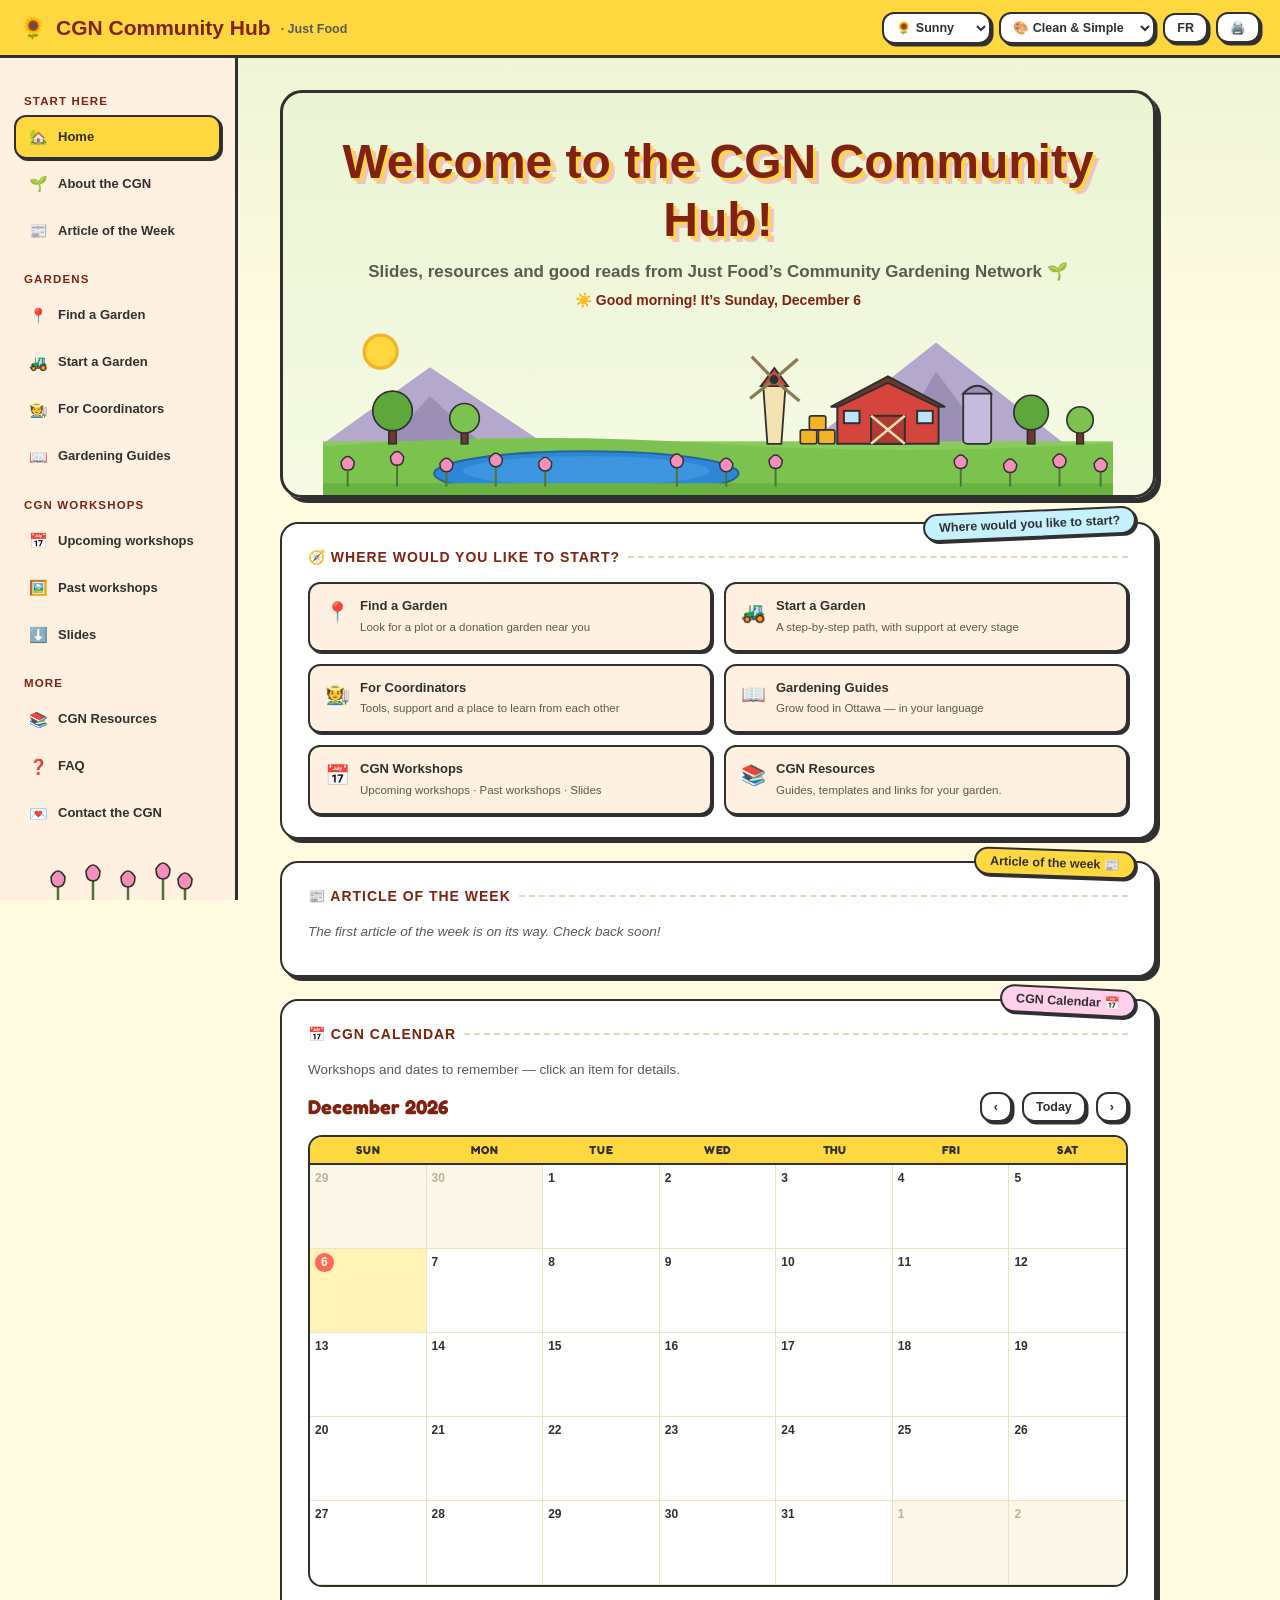
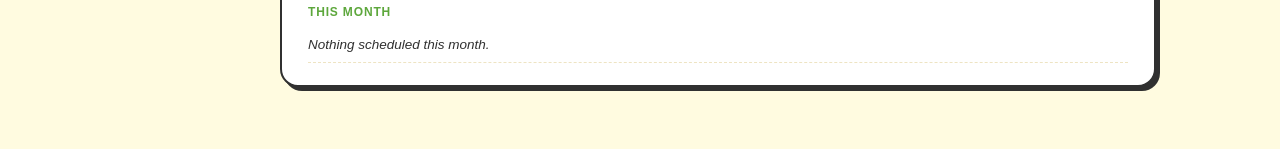
==== CGN_Community_Hub.html @ 8f3db73c "Initial commit: CGN Hubs mini-repo Both Hubs as inherited from the Cowork handover (Nov 11, 2026): -" ====
<!DOCTYPE html>
<html lang="en">
<head>
<meta charset="UTF-8">
<meta name="viewport" content="width=device-width, initial-scale=1.0">
<title>CGN Community Hub 🌻 Just Food</title>
<link rel="preconnect" href="https://fonts.googleapis.com">
<link href="https://fonts.googleapis.com/css2?family=Fredoka:wght@400;500;600;700&family=Nunito:wght@400;600;700;800;900&family=Caveat:wght@600;700&display=swap" rel="stylesheet">
<style>
  *, *::before, *::after { box-sizing: border-box; margin: 0; padding: 0; }

  :root {
    --cream:      #FFFBE0;
    --cream-2:    #FFF1E1;
    --sky-wash:   #EAF4D3;
    --sun:        #FFD83F;
    --sun-deep:   #F4B324;
    --coral:      #FF8E51;
    --tomato:     #FF6953;
    --barn-red:   #D6453D;
    --sky:        #5CD1FF;
    --sky-pale:   #C5F0FE;
    --pond:       #2E86D6;
    --pink:       #FFCFEC;
    --tulip:      #F48FB9;
    --pink-hot:   #FB63BE;
    --grape:      #9C8BEF;
    --grape-pale: #EBD6FF;
    --mtn:        #9C8FB5;
    --leaf:       #507335;
    --grass:      #7CC24E;
    --jf-green:   #5DA73C;
    --jf-red:     #80220F;
    --ink:        #303030;
    --ink-soft:   #5a5a52;
    --card:       #FFFFFF;
    --sidebar-w:  238px;

    --font-display: 'Fredoka', 'Nunito', sans-serif;
    --font-accent:  'Fredoka', 'Nunito', sans-serif;
    --font-body:    'Nunito', 'Segoe UI', sans-serif;
    --title-stroke: 0px;
  }
  body[data-font="retro"] {
    --font-display: 'Pacifico', cursive;
    --font-accent:  'Quicksand', sans-serif;
    --font-body:    'Quicksand', 'Segoe UI', sans-serif;
    --title-stroke: 1px;
  }
  body[data-font="clean"] {
    --font-display: 'Poppins', sans-serif;
    --font-accent:  'Poppins', sans-serif;
    --font-body:    'Poppins', 'Segoe UI', sans-serif;
  }

  /* ── Colour themes (🎨 selector — full look changes, viewer-friendly) ── */
  body { background: linear-gradient(180deg, var(--sky-wash) 0%, var(--cream) 320px); }

  /* 🌻 Sunny (default) uses the base palette above. */

  /* 🌿 Meadow — greens */
  body[data-bg="meadow"] {
    --cream: #F2F9E8; --cream-2: #E7F3D8; --sky-wash: #DDF0C8;
    --sun: #A9D97C; --sun-deep: #7CBB4E;
    background: linear-gradient(180deg, var(--sky-wash) 0%, var(--cream) 320px);
  }
  /* 💧 Sky — blues */
  body[data-bg="sky"] {
    --cream: #F0F8FC; --cream-2: #E2F1F9; --sky-wash: #D5EDF8;
    --sun: #9FDCF2; --sun-deep: #5CB8DE;
    background: linear-gradient(180deg, var(--sky-wash) 0%, var(--cream) 320px);
  }
  /* 🍊 Sunset — oranges */
  body[data-bg="sunset"] {
    --cream: #FFF3E4; --cream-2: #FFEAD2; --sky-wash: #FFE3C4;
    --sun: #FFB56B; --sun-deep: #F28C2E;
    background: linear-gradient(180deg, var(--sky-wash) 0%, var(--cream) 320px);
  }

  body {
    font-family: var(--font-body);
    color: var(--ink);
    font-size: 15px;
    line-height: 1.6;
  }

  /* ═══ TOP BAR ═══ */
  .topbar {
    position: fixed; top: 0; left: 0; right: 0; z-index: 100;
    height: 58px;
    background: var(--sun);
    border-bottom: 3px solid var(--ink);
    display: flex; align-items: center; justify-content: space-between;
    padding: 0 20px; gap: 8px;
  }
  .topbar .brand {
    font-family: var(--font-display);
    font-size: 21px; font-weight: 700; color: var(--jf-red);
    display: flex; align-items: center; gap: 10px; white-space: nowrap;
  }
  .topbar .brand small {
    font-family: var(--font-body); font-size: 12.5px; font-weight: 700;
    color: var(--ink-soft); padding-top: 3px;
  }
  .topbar-actions { display: flex; gap: 8px; align-items: center; flex-wrap: wrap; }
  .tb-btn, .tb-select {
    background: var(--card);
    border: 2.5px solid var(--ink);
    color: var(--ink); border-radius: 12px;
    padding: 6px 12px; font-size: 12.5px; font-weight: 800;
    cursor: pointer; font-family: var(--font-body);
    box-shadow: 2.5px 2.5px 0 var(--ink);
    transition: transform 0.1s, box-shadow 0.1s;
  }
  .tb-btn:hover { transform: translate(-1px,-1px); box-shadow: 3.5px 3.5px 0 var(--ink); }
  .tb-btn:active { transform: translate(2px,2px); box-shadow: 0 0 0 var(--ink); }
  .tb-btn.editing { background: var(--tomato); color: white; }
  .tb-select { padding: 6px 8px; }

  /* ═══ LAYOUT ═══ */
  .layout { display: flex; padding-top: 58px; min-height: 100vh; }

  /* ═══ SIDEBAR ═══ */
  .sidebar {
    width: var(--sidebar-w); flex-shrink: 0;
    background: var(--cream-2);
    border-right: 3px solid var(--ink);
    padding: 20px 14px;
    position: sticky; top: 58px;
    height: calc(100vh - 58px);
    overflow-y: auto;
    display: flex; flex-direction: column;
  }
  .nav-label {
    font-family: var(--font-accent);
    font-size: 11.5px; font-weight: 700; text-transform: uppercase;
    letter-spacing: 0.1em; color: var(--jf-red);
    padding: 0 10px; margin: 14px 0 5px;
  }
  .nav-item {
    display: flex; align-items: center; gap: 10px;
    padding: 8px 12px; margin-bottom: 3px;
    border-radius: 12px; border: 2px solid transparent;
    font-size: 13px; font-weight: 800; color: var(--ink);
    cursor: pointer; text-decoration: none;
    transition: all 0.12s;
  }
  .nav-item:hover { background: var(--sky-pale); border-color: var(--ink); }
  .nav-item.active {
    background: var(--sun); border: 2px solid var(--ink);
    box-shadow: 2px 2px 0 var(--ink);
  }
  .nav-item .ico { font-size: 15px; width: 20px; text-align: center; }
  .sidebar-art { margin-top: auto; padding-top: 16px; text-align: center; }
  .sidebar-art svg { width: 100%; max-width: 170px; }
  .sidebar-note {
    font-family: var(--font-accent); font-size: 12px; font-weight: 700;
    color: var(--ink-soft); text-align: center; margin-top: 5px;
  }

  /* ═══ MAIN ═══ */
  .main { flex: 1; padding: 32px 42px 40px; max-width: 960px; }
  .page-section { display: none; }
  .page-section.visible { display: block; animation: pop 0.25s ease; }
  @keyframes pop { from { opacity: 0; transform: translateY(6px); } to { opacity: 1; transform: none; } }

  .page-title {
    font-family: var(--font-display);
    font-size: 32px; font-weight: 700;
    color: var(--jf-red);
    -webkit-text-stroke: var(--title-stroke) var(--ink);
    text-shadow: 2.5px 2.5px 0 var(--sun);
    margin-bottom: 2px; display: inline-block;
  }
  .page-sub {
    font-family: var(--font-accent);
    font-size: 15px; font-weight: 600; color: var(--ink-soft);
    margin: 2px 0 20px;
  }
  .tulips {
    font-size: 17px; letter-spacing: 8px; line-height: 1;
    margin: 0 0 22px; opacity: 0.85; user-select: none;
    white-space: nowrap; overflow: hidden;
  }

  /* ═══ CARDS ═══ */
  .card {
    background: var(--card);
    border: 2.5px solid var(--ink);
    border-radius: 18px;
    box-shadow: 4px 4px 0 var(--ink);
    padding: 22px 26px;
    margin-bottom: 22px;
    position: relative;
  }
  .card h3 {
    font-family: var(--font-accent);
    font-size: 14px; font-weight: 700; text-transform: uppercase;
    letter-spacing: 0.07em; color: var(--jf-red);
    margin-bottom: 14px; display: flex; align-items: center; gap: 8px;
  }
  .card h3::after { content: ''; flex: 1; height: 0; border-top: 2px dashed #e3d9b8; }
  .card h4.block-label, details.desc h4.block-label {
    font-family: var(--font-accent);
    font-size: 12px; font-weight: 700; text-transform: uppercase;
    letter-spacing: 0.07em; color: var(--jf-green);
    margin: 16px 0 6px;
  }
  .card p.body-text { font-size: 13.5px; margin-bottom: 10px; }

  .corner-tag {
    position: absolute; top: -14px; right: 18px;
    font-family: var(--font-accent); font-size: 12.5px; font-weight: 700;
    background: var(--pink); border: 2px solid var(--ink);
    border-radius: 20px; padding: 2px 14px;
    transform: rotate(3deg);
    box-shadow: 2px 2px 0 var(--ink);
    z-index: 2;
  }
  .corner-tag.blue   { background: var(--sky-pale); transform: rotate(-2.5deg); }
  .corner-tag.yellow { background: var(--sun); transform: rotate(2deg); }
  .corner-tag.grape  { background: var(--grape-pale); transform: rotate(-2deg); }
  .corner-tag.left   { right: auto; left: 18px; transform: rotate(-2deg); }

  /* Deliverable collapsibles: number pill inside the summary, on the left */
  .deliv-pill {
    font-family: var(--font-accent); font-size: 11px; font-weight: 700;
    text-transform: uppercase; letter-spacing: 0.05em;
    background: var(--sky-pale); border: 2px solid var(--ink);
    border-radius: 20px; padding: 2px 12px; flex-shrink: 0;
  }
  .deliv-pill.star { background: var(--grape-pale); }
  .deliv-pill.gold { background: var(--sun); }

  /* Posting calendar */
  .cal-grid { display: grid; grid-template-columns: 110px repeat(7, 1fr); gap: 5px; font-size: 11px; }
  .cal-head {
    font-family: var(--font-accent); font-weight: 700; text-transform: uppercase;
    letter-spacing: 0.05em; color: var(--jf-red); text-align: center; padding: 4px 2px;
  }
  .cal-week {
    font-family: var(--font-accent); font-weight: 700; font-size: 11px;
    display: flex; align-items: center; color: var(--ink-soft); padding-left: 4px;
  }
  .cal-cell {
    border: 1.5px solid #e3d9b8; border-radius: 8px;
    min-height: 44px; padding: 3px 5px; background: #FFFDF2;
    line-height: 1.3;
  }
  .cal-cell.ev-teaser   { background: #EAF6DC; border-color: var(--jf-green); font-weight: 700; }
  .cal-cell.ev-announce { background: var(--sky-pale); border-color: var(--sky); font-weight: 700; }
  .cal-cell.ev-count    { background: #FFE8D6; border-color: var(--coral); font-weight: 700; }
  .cal-cell.ev-day      { background: var(--pink); border-color: var(--pink-hot); font-weight: 700; }
  .cal-cell.ev-recap    { background: var(--grape-pale); border-color: var(--grape); font-weight: 700; }
  .cal-cell.ev-news     { background: var(--sun); border-color: var(--sun-deep); font-weight: 700; }

  /* Kate's Corner */
  .kates-corner {
    background: linear-gradient(135deg, #FFE9F6, var(--pink));
    border: 2.5px dashed var(--pink-hot);
    border-radius: 14px;
    padding: 13px 17px; margin-top: 14px;
    font-size: 13px;
  }
  .kates-corner .kc-title {
    font-family: var(--font-accent);
    font-size: 12.5px; font-weight: 700; text-transform: uppercase;
    letter-spacing: 0.07em; color: var(--pink-hot);
    margin-bottom: 5px; display: flex; align-items: center; gap: 7px;
  }

  /* Good news */
  .goodnews-grid { display: flex; gap: 12px; flex-wrap: wrap; }
  .goodnews {
    flex: 1; min-width: 200px;
    border: 2.5px solid var(--ink); border-radius: 16px;
    box-shadow: 3px 3px 0 var(--ink);
    padding: 14px 18px; text-decoration: none; color: var(--ink);
    font-size: 13.5px; font-weight: 800;
    transition: transform 0.1s, box-shadow 0.1s;
    display: block;
  }
  .goodnews:hover { transform: translate(-1.5px,-1.5px); box-shadow: 4.5px 4.5px 0 var(--ink); }
  .goodnews small { display: block; font-weight: 600; font-size: 11.5px; color: var(--ink-soft); margin-top: 3px; }
  .goodnews.g1 { background: var(--sun); transform: rotate(-0.8deg); }
  .goodnews.g2 { background: var(--pink); transform: rotate(0.6deg); }
  .goodnews.g3 { background: var(--sky-pale); transform: rotate(-0.5deg); }

  /* Focus grid */
  .focus-grid { display: grid; grid-template-columns: 1fr 1fr; gap: 12px; }
  .focus-item {
    border-radius: 14px; padding: 14px 16px;
    border: 2px solid var(--ink);
    box-shadow: 2.5px 2.5px 0 var(--ink);
  }
  .focus-item.green  { background: #EAF6DC; }
  .focus-item.teal   { background: var(--sky-pale); }
  .focus-item.orange { background: #FFE8D6; }
  .focus-item.red    { background: var(--pink); }
  .focus-label {
    font-family: var(--font-accent); font-size: 12px; font-weight: 700;
    text-transform: uppercase; letter-spacing: 0.06em;
    color: var(--jf-red); margin-bottom: 3px;
  }
  .focus-text  { font-size: 13.5px; font-weight: 800; }
  .focus-note  { font-size: 12.5px; color: var(--ink-soft); margin-top: 2px; }

  /* Task list */
  .task-list { list-style: none; }
  .task-list li {
    display: flex; align-items: flex-start; gap: 10px;
    font-size: 13.5px; padding: 9px 0;
    border-bottom: 2px dashed #eee4c3;
  }
  .task-list li:last-child { border-bottom: none; }
  .task-tag {
    font-size: 10.5px; font-weight: 900; text-transform: uppercase;
    letter-spacing: 0.04em; border-radius: 20px; padding: 2px 10px;
    white-space: nowrap; flex-shrink: 0; margin-top: 2px;
    border: 1.5px solid var(--ink);
  }
  .tag-green  { background: #C9EBAB; }
  .tag-teal   { background: var(--sky-pale); }
  .tag-orange { background: var(--sun); }
  .tag-red    { background: var(--pink); }
  .tag-gray   { background: #EFEADC; }
  .tag-grape  { background: var(--grape-pale); }

  /* Stats */
  .stats-row { display: grid; grid-template-columns: repeat(4, 1fr); gap: 14px; margin-bottom: 22px; }
  .stat {
    background: var(--card); border: 2.5px solid var(--ink);
    border-radius: 16px; box-shadow: 3px 3px 0 var(--ink);
    padding: 16px 10px; text-align: center;
    transform: rotate(-0.6deg);
  }
  .stat:nth-child(2) { transform: rotate(0.7deg); background: var(--sky-pale); }
  .stat:nth-child(3) { transform: rotate(-0.4deg); background: var(--pink); }
  .stat:nth-child(4) { transform: rotate(0.5deg); background: var(--sun); }
  .stat .num { font-family: var(--font-display); font-size: 28px; font-weight: 700; color: var(--jf-red); line-height: 1.1; }
  .stat .lbl { font-family: var(--font-accent); font-size: 12px; font-weight: 600; color: var(--ink-soft); margin-top: 3px; }

  /* Milestones */
  .win-item {
    display: grid; grid-template-columns: 92px 1fr auto; gap: 14px;
    padding: 12px 0; border-bottom: 2px dashed #eee4c3;
    font-size: 13.5px; align-items: start;
  }
  .win-item:last-child { border-bottom: none; }
  .win-date { font-family: var(--font-accent); font-size: 13px; font-weight: 700; color: var(--jf-green); padding-top: 1px; }
  .win-body strong { display: block; margin-bottom: 2px; font-weight: 800; }
  .win-body p { font-size: 12.5px; color: var(--ink-soft); }

  /* Hero + farm scene */
  .hero {
    background: linear-gradient(180deg, var(--sky-wash) 0%, #F6FAE4 100%);
    border: 3px solid var(--ink); border-radius: 22px;
    box-shadow: 5px 5px 0 var(--ink);
    margin-bottom: 24px;
    text-align: center; position: relative; overflow: hidden;
    padding: 40px 40px 0;
  }
  .hero .welcome {
    font-family: var(--font-display);
    font-size: 48px; font-weight: 700; color: var(--jf-red);
    -webkit-text-stroke: var(--title-stroke) var(--ink);
    text-shadow: 3px 3px 0 var(--sun), 6px 6px 0 rgba(244,143,185,0.5);
    line-height: 1.2; display: block;
  }
  .hero p.tag {
    font-family: var(--font-accent); font-size: 17px; font-weight: 600;
    color: var(--ink-soft); margin-top: 10px; position: relative; z-index: 2;
  }
  .farm-scene { display: block; width: 100%; margin-top: 10px; }

  /* Roadmap */
  .roadmap-item {
    border-left: 3px dashed var(--ink);
    padding: 4px 0 18px 20px; margin-left: 10px;
    position: relative;
  }
  .roadmap-item::before {
    content: '🌱'; position: absolute; left: -13px; top: 2px;
    font-size: 18px; background: var(--cream); padding: 1px 0;
  }
  .roadmap-when {
    font-family: var(--font-accent); font-size: 12.5px; font-weight: 700;
    text-transform: uppercase; letter-spacing: 0.06em; color: var(--jf-red);
  }
  .roadmap-what { font-size: 14.5px; font-weight: 800; margin: 1px 0 2px; }
  .roadmap-note { font-size: 12.5px; color: var(--ink-soft); }

  /* Note box */
  .note-box {
    background: var(--grape-pale); border: 2px solid var(--ink);
    border-radius: 14px; box-shadow: 2.5px 2.5px 0 var(--ink);
    padding: 14px 18px; font-size: 13.5px;
    display: flex; gap: 12px;
  }
  .note-box .icon { font-size: 22px; flex-shrink: 0; }

  /* Docs */
  .doc-grid { display: grid; grid-template-columns: 1fr 1fr; gap: 12px; }
  .doc-item {
    background: var(--cream-2); border: 2px solid var(--ink);
    border-radius: 12px; box-shadow: 2px 2px 0 var(--ink);
    padding: 12px 15px;
    font-size: 13px; display: flex; gap: 10px; align-items: flex-start;
    color: var(--ink); text-decoration: none;
    transition: transform 0.1s, box-shadow 0.1s;
  }
  a.doc-item:hover { transform: translate(-1px,-1px); box-shadow: 3px 3px 0 var(--ink); background: var(--sky-pale); }
  .doc-item .d-ico { font-size: 20px; }
  .doc-item strong { display: block; font-size: 13px; font-weight: 800; }
  .doc-item span.d-note { font-size: 11.5px; color: var(--ink-soft); }
  .doc-item .open-hint { font-size: 10.5px; font-weight: 900; color: var(--jf-green); text-transform: uppercase; letter-spacing: 0.05em; }

  /* Sub-tabs */
  .subtabs { display: flex; gap: 8px; margin-bottom: 20px; flex-wrap: wrap; }
  .subtab {
    font-family: var(--font-accent);
    background: var(--card); border: 2px solid var(--ink);
    border-radius: 20px; padding: 6px 18px;
    font-size: 13px; font-weight: 700; cursor: pointer;
    box-shadow: 2px 2px 0 var(--ink);
  }
  .subtab.active { background: var(--sun); }
  .subpanel { display: none; }
  .subpanel.visible { display: block; }

  /* Attendance table */
  .att-table { width: 100%; border-collapse: separate; border-spacing: 0; font-size: 13.5px; }
  .att-table th {
    font-family: var(--font-accent); text-align: left;
    font-size: 11.5px; font-weight: 700; text-transform: uppercase; letter-spacing: 0.06em;
    color: var(--jf-red); padding: 8px 12px;
    border-bottom: 2.5px solid var(--ink); background: var(--cream-2);
  }
  .att-table td { padding: 10px 12px; border-bottom: 2px dashed #eee4c3; vertical-align: top; }
  .att-table tr:last-child td { border-bottom: none; }
  .att-num { font-family: var(--font-display); font-size: 19px; font-weight: 700; color: var(--jf-green); }
  .asof {
    display: inline-block; font-size: 11px; font-weight: 900;
    background: var(--sun); border: 2px solid var(--ink); border-radius: 20px;
    padding: 2px 12px; margin-left: 8px; vertical-align: middle;
    text-transform: uppercase; letter-spacing: 0.04em;
  }

  /* Date chip */
  .date-chip {
    font-family: var(--font-accent);
    font-size: 11px; font-weight: 700; text-align: center;
    border: 2px solid var(--ink); border-radius: 10px;
    padding: 3px 9px; flex-shrink: 0; line-height: 1.25;
    background: var(--sun); min-width: 62px; margin-top: 1px;
  }
  .date-chip .d-day { display: block; font-size: 10px; text-transform: uppercase; letter-spacing: 0.06em; color: var(--jf-red); }
  .date-chip .d-md  { display: block; font-size: 12.5px; font-weight: 900; }
  .date-chip.teal { background: var(--sky-pale); }
  .date-chip.pink { background: var(--pink); }

  /* Poster gallery */
  .poster-grid { display: grid; grid-template-columns: 1fr 1fr; gap: 18px; }
  .poster-card {
    border: 2.5px solid var(--ink); border-radius: 16px;
    box-shadow: 3px 3px 0 var(--ink);
    background: var(--cream-2); overflow: hidden;
  }
  .poster-card img { display: block; width: 100%; height: auto; border-bottom: 2.5px solid var(--ink); }
  .poster-missing {
    aspect-ratio: 4/5; display: flex; flex-direction: column;
    align-items: center; justify-content: center; gap: 8px;
    border-bottom: 2.5px solid var(--ink);
    background: repeating-linear-gradient(45deg, #FdF6D8, #FdF6D8 14px, #F6EDC4 14px, #F6EDC4 28px);
    color: var(--ink-soft); font-size: 12.5px; font-weight: 700;
    text-align: center; padding: 20px;
  }
  .poster-missing .big { font-size: 34px; }
  .poster-body { padding: 13px 16px; }
  .poster-body strong { font-size: 13.5px; font-weight: 800; display: block; }
  .poster-body .p-meta { font-size: 12px; color: var(--ink-soft); margin: 2px 0 8px; }
  .poster-check { list-style: none; font-size: 12px; }
  .poster-check li { display: flex; gap: 7px; padding: 3px 0; align-items: flex-start; }
  .pc-badge {
    font-size: 10px; font-weight: 900; border: 1.5px solid var(--ink);
    border-radius: 20px; padding: 1px 8px; flex-shrink: 0;
    text-transform: uppercase; letter-spacing: 0.04em; margin-top: 1px;
  }
  .pc-yes { background: #C9EBAB; }
  .pc-no  { background: var(--pink); }
  .pc-tbc { background: var(--sun); }
  .desc-link {
    display: inline-block; margin-top: 8px;
    font-size: 11.5px; font-weight: 900; color: var(--jf-green);
    text-transform: uppercase; letter-spacing: 0.05em; text-decoration: none;
  }
  .desc-link:hover { text-decoration: underline; }

  /* Details (verbatim descriptions) */
  details.desc {
    border: 2px solid var(--ink); border-radius: 14px;
    background: var(--card); margin-bottom: 14px;
    box-shadow: 2.5px 2.5px 0 var(--ink);
    overflow: hidden;
  }
  details.desc summary {
    cursor: pointer; padding: 13px 18px;
    font-family: var(--font-accent); font-weight: 700; font-size: 14px;
    background: var(--cream-2); list-style: none;
    display: flex; align-items: center; gap: 10px;
  }
  details.desc summary::-webkit-details-marker { display: none; }
  details.desc summary::after { content: '▾'; margin-left: auto; font-size: 15px; transition: transform 0.15s; }
  details.desc[open] summary::after { transform: rotate(180deg); }
  details.desc .desc-body { padding: 16px 20px; font-size: 13.5px; border-top: 2px dashed #eee4c3; }
  details.desc .desc-body h5 { font-family: var(--font-accent); font-size: 12.5px; text-transform: uppercase; letter-spacing: 0.06em; color: var(--jf-green); margin: 12px 0 4px; }
  details.desc .desc-body p { margin-bottom: 9px; }
  details.desc .desc-body ul { padding-left: 20px; margin-bottom: 9px; }

  /* Card tints (Kate's Corner colour-coding) */
  .card.tint-red    { background: #FFF0F0; }
  .card.tint-orange { background: #FFF4E6; }
  .card.tint-green  { background: #F0FAEA; }

  /* Date chip time line */
  .date-chip .d-time { display: block; font-size: 11px; font-weight: 900; color: var(--jf-red); }

  /* ── Comments (💬 mode) ── */
  .cmt-btn {
    display: none; position: absolute; bottom: -13px; right: 16px;
    background: var(--sun); border: 2px solid var(--ink);
    border-radius: 20px; padding: 2px 14px;
    font-size: 11.5px; font-weight: 900; cursor: pointer;
    box-shadow: 2px 2px 0 var(--ink); font-family: var(--font-body); z-index: 5;
  }
  .cmt-btn:hover { background: var(--pink); }
  body.comment-mode .cmt-btn { display: inline-block; }
  .comment-note {
    background: #FFF8C4; border: 2px solid var(--ink);
    border-radius: 4px 14px 14px 14px;
    box-shadow: 2px 2px 0 var(--ink);
    padding: 10px 14px; margin-top: 14px; font-size: 13px;
  }
  .comment-note .cmt-meta {
    font-family: var(--font-accent); font-size: 11px; font-weight: 700;
    text-transform: uppercase; letter-spacing: 0.06em; color: #8a6d00;
    margin-bottom: 3px; display: flex; justify-content: space-between; gap: 8px;
  }
  .comment-note .cmt-del { background: none; border: none; color: var(--tomato); font-weight: 900; cursor: pointer; font-size: 13px; }

  /* Answer boxes (Kate replies inline, no mode needed) */
  .answer-label {
    font-family: var(--font-accent); font-size: 11.5px; font-weight: 700;
    text-transform: uppercase; letter-spacing: 0.06em; color: var(--jf-green);
    margin: 10px 0 4px; display: flex; align-items: center; gap: 6px;
  }
  .answer-box {
    background: #FDFFF8; border: 2px dashed var(--jf-green);
    border-radius: 12px; padding: 10px 14px;
    font-size: 13px; min-height: 44px; cursor: text;
  }
  .answer-box:focus { outline: 2.5px solid var(--sky); background: #F3FBFF; }
  .answer-box:empty::before { content: attr(data-ph); color: var(--ink-soft); font-style: italic; }
  .send-btn {
    margin-top: 8px; background: var(--jf-green); color: #fff;
    border: 2px solid var(--ink); border-radius: 20px;
    padding: 6px 18px; font-size: 12.5px; font-weight: 900;
    cursor: pointer; font-family: var(--font-body);
    box-shadow: 2px 2px 0 var(--ink); display: inline-block;
    transition: transform 0.1s, box-shadow 0.1s;
  }
  .send-btn:hover { transform: translate(-1px,-1px); box-shadow: 3px 3px 0 var(--ink); }
  .send-btn:active { transform: translate(2px,2px); box-shadow: 0 0 0 var(--ink); }
  .send-btn.sent { background: #C9EBAB; color: #2d5a22; }

  /* Viewer (review) mode — admin controls hidden */
  body[data-role="viewer"] #editToggle,
  body[data-role="viewer"] #masterBtn,
  body[data-role="viewer"] #copyBtn,
  body[data-role="viewer"] #notifyBtn { display: none; }
  /* Theme + font selectors stay visible for everyone — Kate can pick her own vibe 🎨 */

  .title-row { display: flex; align-items: center; gap: 14px; flex-wrap: wrap; }
  .help-btn {
    background: var(--sky-pale); border: 2px solid var(--ink);
    border-radius: 20px; padding: 4px 16px;
    font-family: var(--font-body); font-size: 12px; font-weight: 900;
    cursor: pointer; box-shadow: 2px 2px 0 var(--ink);
  }
  .help-btn:hover { background: var(--sun); }

  /* Toast */
  .toast {
    position: fixed; bottom: 20px; right: 20px; z-index: 300;
    background: var(--jf-green); color: white;
    border-radius: 14px; border: 2px solid var(--ink);
    box-shadow: 3px 3px 0 var(--ink);
    padding: 10px 20px; font-size: 13px; font-weight: 800;
    opacity: 0; transform: translateY(10px); transition: all 0.25s;
    pointer-events: none;
  }
  .toast.show { opacity: 1; transform: none; }

  /* Toolkit steps */
  .tk-step {
    display: grid; grid-template-columns: 44px 1fr;
    gap: 14px; padding: 14px 0;
    border-bottom: 2px dashed #eee4c3;
  }
  .tk-step:last-child { border-bottom: none; }
  .tk-num {
    width: 40px; height: 40px; border-radius: 50%;
    border: 2.5px solid var(--ink);
    display: flex; align-items: center; justify-content: center;
    font-family: var(--font-display); font-weight: 700; font-size: 16px;
    box-shadow: 2px 2px 0 var(--ink);
    background: var(--sun); flex-shrink: 0;
  }
  .tk-num.teal { background: var(--sky-pale); }
  .tk-num.red  { background: var(--pink); }
  .tk-num.grape{ background: var(--grape-pale); }
  .tk-step h4 { font-size: 14.5px; font-weight: 800; margin: 8px 0 5px; }
  .tk-step p, .tk-step li { font-size: 13.5px; }
  .tk-step ul { padding-left: 20px; margin: 5px 0; }
  .tk-step ul.no-bullet { list-style: none; padding-left: 0; }
  .tk-step ul.no-bullet li { display: flex; gap: 8px; padding: 3px 0; align-items: flex-start; }
  .tk-check {
    width: 16px; height: 16px; border: 2px solid var(--ink);
    border-radius: 4px; flex-shrink: 0; margin-top: 3px; background: white;
  }
  .tk-callout {
    border-radius: 12px; border: 2px solid var(--ink);
    padding: 10px 14px; margin: 8px 0; font-size: 13px;
    display: flex; gap: 10px;
    box-shadow: 2px 2px 0 var(--ink);
  }
  .tk-callout .ic { flex-shrink: 0; font-size: 17px; }
  .tk-callout.tip  { background: #EAF6DC; }
  .tk-callout.warn { background: #FFE8D6; }
  .tk-callout.info { background: var(--sky-pale); }
  .tk-callout.quote{ background: var(--grape-pale); font-style: italic; }

  /* Day blocks (Nadia's Workspace) */
  .day-block {
    border: 2px solid var(--ink); border-radius: 14px;
    background: var(--card); margin-bottom: 12px;
    box-shadow: 2.5px 2.5px 0 var(--ink); overflow: hidden;
  }
  .day-head {
    font-family: var(--font-accent);
    background: var(--sky-pale); border-bottom: 2px solid var(--ink);
    padding: 8px 16px; font-size: 13px; font-weight: 700;
    display: flex; justify-content: space-between; align-items: center;
  }
  .day-body { padding: 10px 16px; }
  .day-body .task-list li { padding: 6px 0; }

  /* ═══ EDIT MODE ═══ */
  body.edit-mode [data-edit] {
    outline: 2px dashed var(--pink-hot);
    outline-offset: 3px; border-radius: 4px; cursor: text;
  }
  body.edit-mode [data-edit]:hover { background: #FFF5FB; }
  body.edit-mode [data-edit]:focus { outline: 2.5px solid var(--sky); background: #F3FBFF; }

  .add-btn {
    display: none; margin-top: 12px;
    background: var(--card); border: 2px dashed var(--jf-green);
    color: var(--leaf); border-radius: 20px;
    padding: 7px 18px; font-size: 12.5px; font-weight: 900;
    cursor: pointer; font-family: var(--font-body);
  }
  .add-btn:hover { background: #EAF6DC; }
  body.edit-mode .add-btn { display: inline-block; }

  .del-btn {
    display: none; background: none; border: none; color: var(--tomato);
    font-size: 15px; cursor: pointer; padding: 0 4px;
    flex-shrink: 0; margin-left: auto; font-weight: 900;
  }
  body.edit-mode .del-btn { display: inline-block; }

  /* Card move controls (injected in edit mode) */
  .move-bar {
    position: absolute; top: -13px; left: 14px;
    display: flex; gap: 5px; z-index: 5;
  }
  .move-bar button {
    background: var(--sky-pale); border: 2px solid var(--ink);
    border-radius: 9px; width: 27px; height: 25px;
    font-size: 12px; font-weight: 900; cursor: pointer;
    box-shadow: 1.5px 1.5px 0 var(--ink); line-height: 1;
  }
  .move-bar button:hover { background: var(--sun); }

  .edit-banner {
    display: none;
    position: fixed; bottom: 20px; left: 50%; transform: translateX(-50%);
    background: var(--ink); color: var(--sun);
    border-radius: 30px; padding: 10px 26px;
    font-size: 13px; font-weight: 800;
    box-shadow: 4px 4px 0 rgba(48,48,48,0.25);
    z-index: 200; white-space: nowrap;
  }
  body.edit-mode .edit-banner { display: block; }

  @media print {
    .topbar, .sidebar, .add-btn, .del-btn, .edit-banner, .move-bar { display: none !important; }
    .layout { padding-top: 0; }
    .main { padding: 20px; max-width: none; }
    .page-section { display: block !important; page-break-after: always; }
    .subpanel { display: block !important; }
    details.desc { break-inside: avoid; }
    body { background: white; }
    .card, .stat, .hero { box-shadow: none; }
  }
  @media (max-width: 780px) {
    .sidebar { display: none; }
    .main { padding: 20px; }
    .focus-grid, .doc-grid, .poster-grid { grid-template-columns: 1fr; }
    .stats-row { grid-template-columns: 1fr 1fr; }
    .hero .welcome { font-size: 36px; }
  }

  /* CGN Workshops section */
  .cw-chip { display:flex; gap:14px; align-items:flex-start; border:2.5px solid var(--ink); border-radius:16px; box-shadow:3px 3px 0 var(--ink); background:var(--cream-2); padding:12px 16px; margin-bottom:12px; }
  .cw-chip-body strong { font-size:14px; font-weight:800; display:block; }
  .cw-chip-body .p-meta { font-size:12px; color:var(--ink-soft); margin:2px 0 4px; }
  .cw-count { display:inline-block; font-size:11.5px; font-weight:900; margin-right:10px; }
  .cw-facts { list-style:none; font-size:13px; }
  .cw-facts li { padding:4px 0; }
  .cw-table-wrap { overflow-x:auto; }
  .cw-table { border-collapse:collapse; width:100%; font-size:12.5px; }
  .cw-table th { text-align:left; padding:7px 9px; background:var(--cream-2); border-bottom:2.5px solid var(--ink); font-size:11px; text-transform:uppercase; letter-spacing:0.05em; }
  .cw-table td { padding:7px 9px; border-bottom:1.5px dashed #eee4c3; vertical-align:top; }
  .cw-table td:nth-child(1) { font-weight:800; white-space:nowrap; }
  .cw-table td:nth-child(3) { white-space:nowrap; color:var(--ink-soft); }
  .ws-status { cursor:pointer; user-select:none; white-space:nowrap; }

  /* Engagement Coordinator */
  .ec-list { padding-left:20px; font-size:13.5px; } .ec-list li { margin:6px 0; }
  .ec-ol { padding-left:22px; font-size:14px; } .ec-ol li { margin:8px 0; }
  .ec-tip { border:2px solid var(--ink); border-radius:14px; background:var(--cream-2); padding:12px 16px; margin:12px 0; box-shadow:2.5px 2.5px 0 var(--ink); }
  .ec-tip p { font-size:13px; margin:4px 0 6px; }
  .ec-asks { list-style:none; } .ec-ask { display:block; padding:10px 0; border-bottom:1.5px dashed #eee4c3; font-size:13.5px; }
  .ec-ask strong { display:block; } .ec-ask span { color:var(--ink-soft); }
  #gtBody td { min-width:110px; } #gtBody td:focus { outline:2px solid var(--sun-deep); background:#fffbe0; }

  #ideasTable { table-layout: fixed; width: 100%; }
  #ideasTable th:nth-child(1) { width: 20%; } #ideasTable th:nth-child(2) { width: 38%; }
  #ideasTable th:nth-child(3) { width: 20%; } #ideasTable th:nth-child(4) { width: 9%; } #ideasTable th:nth-child(5) { width: 13%; }
  #ideasTable td { white-space: normal !important; word-wrap: break-word; font-weight: 400; font-size: 12.5px; }
  #ideasTable td:nth-child(1) { font-weight: 400; } #ideasTable td:nth-child(1) small { color: var(--ink-soft); font-size: 11.5px; line-height: 1.35; display: block; margin-top: 3px; }
  #ideasTable td:nth-child(2) { font-size: 13px; line-height: 1.5; }

/* Community Hub additions */
.mc-head { display:flex; align-items:center; gap:10px; margin-bottom:12px; flex-wrap:wrap; }
.mc-head h4 { font-family:'Fredoka',sans-serif; font-size:20px; color:var(--jf-red); margin-right:auto; text-transform:capitalize; }
.mc-grid { display:grid; grid-template-columns:repeat(7,minmax(0,1fr)); border:2.5px solid var(--ink); border-radius:14px; overflow:hidden; background:#fff; }
.mc-dow { background:var(--sun); font:700 11.5px 'Fredoka',sans-serif; text-transform:uppercase; letter-spacing:.06em; text-align:center; padding:6px 0; border-bottom:2.5px solid var(--ink); }
.mc-day { min-height:84px; border-right:1.5px solid #ece3c0; border-bottom:1.5px solid #ece3c0; padding:4px 5px; font-size:11.5px; position:relative; min-width:0; }
.mc-day:nth-child(7n) { border-right:0; }
.mc-day.out { background:#faf7e8; color:#b9b39a; }
.mc-day .n { font-weight:800; font-size:12px; }
.mc-day.today { background:#FFF3B8; } .mc-day.today .n { background:var(--tomato); color:#fff; border-radius:50%; padding:0 6px; display:inline-block; }
.mc-ev { display:block; margin-top:3px; padding:2px 6px; border:1.5px solid var(--ink); border-radius:8px; font-size:10.8px; font-weight:800; line-height:1.25; cursor:pointer; background:var(--pink); overflow:hidden; text-overflow:ellipsis; white-space:nowrap; }
.mc-ev.event { background:var(--sky-pale); } .mc-ev.deadline { background:#FFD7C2; } .mc-ev.coffee { background:var(--grape-pale); }
.mc-detail { margin-top:14px; border:2px dashed var(--ink); border-radius:14px; padding:12px 16px; background:var(--cream-2); font-size:13.5px; display:none; }
.mc-agenda li { list-style:none; padding:6px 0; border-bottom:1.5px dashed #eee4c3; font-size:13.5px; cursor:pointer; }
.cm-in { font:600 14px 'Nunito',sans-serif; border:2.5px solid var(--ink); border-radius:10px; padding:8px 10px; width:100%; margin:4px 0 10px; background:#fffef6; }
.cm-lab { font-weight:800; font-size:13px; }
.cm-ok { display:none; margin-top:12px; background:#D6F0C8; border:2px solid var(--ink); border-radius:12px; padding:8px 12px; font-weight:800; }
.wk-btns { display:flex; flex-wrap:wrap; gap:6px; margin-top:8px; }
.poster-card details summary { cursor:pointer; font-weight:800; color:var(--jf-green); font-size:12.5px; margin-top:6px; }
.poster-card .dd { font-size:12.5px; max-height:300px; overflow:auto; margin-top:6px; } .poster-card .dd p { margin:5px 0; } .poster-card .dd ul { padding-left:18px; }
.btn-off { opacity:.6; cursor:default; }
.srow { padding:10px 0; border-bottom:1.5px dashed #eee4c3; } .srow:last-child { border:0; }
@media (max-width:640px) { .mc-day { min-height:62px; } .mc-ev { font-size:9.5px; padding:1px 3px; } }
</style>
</head>
<body data-font="clean" data-bg="default">
<div class="topbar">
  <div class="brand">🌻 <span id="brandTxt"></span> <small id="brandSmall"></small></div>
  <div class="topbar-actions">
    <select class="tb-select" id="bgSelect" onchange="setBg(this.value)"></select>
    <select class="tb-select" id="fontSelect" onchange="setFont(this.value)">
      <option value="rounded">🎨 Sunny Rounded</option><option value="retro">🎨 Retro Script</option><option value="clean">🎨 Clean &amp; Simple</option>
    </select>
    <button class="tb-btn" id="langBtn" onclick="toggleLang()">FR</button>
    <button class="tb-btn" onclick="window.print()">🖨️</button>
  </div>
</div>
<div class="layout">
  <nav class="sidebar" id="side"></nav>
  <main class="main">
    <section class="page-section visible" id="home"></section>
    <section class="page-section" id="about"></section>
    <section class="page-section" id="find"></section>
    <section class="page-section" id="start"></section>
    <section class="page-section" id="coordinators"></section>
    <section class="page-section" id="guides"></section>
    <section class="page-section" id="faq"></section>
    <section class="page-section" id="article"></section>
    <section class="page-section" id="ws-upcoming"></section>
    <section class="page-section" id="ws-past"></section>
    <section class="page-section" id="ws-slides"></section>
    <section class="page-section" id="resources"></section>
    <section class="page-section" id="contact"></section>
  </main>
</div>
<script>
/* ============ EDIT HERE ============
   BACKEND_URL: Apps Script web-app URL for engagement tracking (CGN_Community_Hub_Setup.md). '' = off.
   HUB: workshops, events (calendar), resources, articles.
   Calendar event: {"date":"2027-02-27","title":"…","time":"…","where":"…","url":"…","type":"event|deadline|coffee"}
   ================================== */
const BACKEND_URL = '';
const CONTACT_EMAIL = 'communitygardening@justfood.ca';
const HUB = {"workshops": [{"id": "W1", "series": "summer2026", "title": "Growing with the Land: Native Plants & Your Food Garden", "who": "Cynthia J. Benjamin — Ottawa Wildflower Seed Library", "date": "2026-07-08", "when": "Wed, July 8, 2026 · Zoom", "desc": "<h5>When / Where</h5>\n              <p>(Wed) July 8, 7pm – 8:30pm · Online, via Zoom</p>\n              <h5>Description</h5>\n              <p>Did you know that native plants and food gardening are more connected than most of us realise?</p>\n              <p>Many of us think of native plants and food growing as two separate gardening priorities - one for wildlife and pollinators, and one for nourishment. This workshop will show you how they are, in fact, deeply interdependent and how native plants are critical in sustaining habitats, ecosystems, and your garden.</p>\n              <p>Join us for an engaging session with Cynthia J. Benjamin, Vice-Chair of the Ottawa Wildflower Seed Library, who will guide you through the specific native plants that can directly support, strengthen, and boon your food garden.</p>\n              <p>This workshop is appropriate for all levels of gardeners. Whether you are a home grower, balcony gardener, or community garden member, you will leave with practical knowledge on how to grow with the land - not just on it.</p>\n              <p>In this workshop, you will learn:</p>\n              <ul>\n                <li>Which native plants to grow to support your food production, and why they work</li>\n                <li>How native plants support pollinators, soil health, and biodiversity in ways that benefit your edible garden</li>\n                <li>How to identify real native plants and where to source them responsibly in Ottawa</li>\n                <li>Simple first steps for introducing native plants into your existing growing space, no matter how big or small</li>\n              </ul>\n              <p>Just Food's Community Gardening Network is committed to programming that reflects our responsibilities as settlers and inhabitants of Turtle Island. Growing native plants is one small, grounded way to reconnect with the land and honour the (food) knowledge of the Algonquin Anishinaabe peoples who have been the stewards of these lands for millennia, and on whose unceded territory we garden. Just Food is committed to be a part of the ongoing work towards Truth and Reconciliation.</p>\n              <h5>About your Facilitator — Cynthia J. Benjamin, M.A.</h5>\n              <p>Cynthia is Vice-Chair of the Ottawa Wildflower Seed Library (OWSL), a grassroots organization dedicated to providing free access to native seeds, teaching responsible gardening, and building community around native plant growing.</p>\n              <p>With 35 years of experience in strategic planning, training, and community development, Cynthia brings a wealth of energy and real-world knowledge in her passion to preserve and nurture the natural world. One of her most beloved projects was spearheading the \"Inspiration Playground/Community Garden\" initiative from 2012 to 2017, which transformed over 7,000 square feet of pavement into an outdoor classroom, community garden, native plant and pollinator garden, and playground. It drew hundreds of volunteers and Cynthia received two House of Commons Volunteer Awards (2016 and 2017) for this work. Today, the space continues to thrive.</p>\n              <h5>Costs?</h5>\n              <p>The workshop is $10 or Pay-What-You-Can (PWYC) even if that's $0! Everyone is welcome to attend regardless of cost. If you wish to send an e-transfer before the session, please send your payment to financials@justfood.ca and indicate the name of the workshop in the \"notes\" section.</p>", "img": "[data-uri]", "slides": [], "recording": ""}, {"id": "W2", "series": "summer2026", "title": "It's Not Too Late: Container Gardening for Growers in Small + Rented Spaces", "who": "Kate Veinot — Just Food", "date": "2026-07-13", "when": "Mon, July 13, 2026 · Zoom", "desc": "<h5>When / Where</h5>\n              <p>(Mon) July 13, 7pm – 8:30pm · Online, via Zoom</p>\n              <h5>Description</h5>\n              <p>It may be mid-July, but the growing season is far from over!</p>\n              <p>Whether you are new to gardening and growing on a windowsill, balcony, a backyard you can't dig up, or a community garden plot - there's still time for you to grow food this season.</p>\n              <p>Join Just Food's own Kate Veinot to learn about how container gardening is a great, versatile, and less physically demanding option for small space gardeners and renters.</p>\n              <p>In this workshop, you will learn:</p>\n              <ul>\n                <li>What crops you can still plant in July and actually harvest this year</li>\n                <li>How to choose the right containers and soil - what to look for at a garden centre</li>\n                <li>Beginner-friendly organic practices and special considerations for successful container growing</li>\n                <li>Set-up tips for small garden maximization: balconies, patios, railings, and windowsills</li>\n                <li>How to care for your plants: watering, feeding, and keeping things simple</li>\n                <li>What to expect and how to troubleshoot common first-timer challenges</li>\n                <li>And more!</li>\n              </ul>\n              <p>This workshop is entry-level and designed for people who have limited (or no) growing experience. Come ready with your questions, or submit them ahead of time to make sure they are addressed at the workshop.</p>\n              <h5>About your Facilitator — Kate Veinot, Just Food</h5>\n              <p>Kate Veinot is a Food Systems Planner (Neighbourhood &amp; Community Solutions) and Director at Just Food. Kate's background in food systems work has stemmed from years of small business experience in the food industry in Algonquin/Ottawa, and from being a longtime home-based food grower.</p>\n              <p>Kate's focus when it comes to their own gardening practices is on building soil health through low-till or no-dig methods, and promoting the importance of native species to support our pollinator friends. Their passion project is turning their front yard garden into an edible landscape with the help of their avid gardener kiddo!</p>", "img": "[data-uri]", "slides": [], "recording": ""}, {"id": "W3", "series": "summer2026", "title": "Troubleshooting the Organic Garden: Common Issues & Simple Solutions", "who": "Rob Danforth — Canadian Organic Growers", "date": "2026-07-16", "when": "Thu, July 16, 2026 · Zoom", "desc": "<h5>When / Where</h5>\n              <p>Thursday, July 16th, 7:00PM – 8:30PM · Online via Zoom</p>\n              <h5>Description</h5>\n              <p>No matter how carefully you plan or how experienced a gardener you are, every garden will face its share of challenges each season. From depleted soil and insect infestations to persistent critters, plant diseases, watering mishaps, nutrient deficiencies, and more, the hurdles can seem endless – but with the right knowledge, they don't have to stand in your way of enjoying a beautiful and productive garden.</p>\n              <p>Join us for this timely and insightful online workshop with expert organic gardener Rob Danforth, who will guide you through the most common garden problems. Rob will share proactive strategies to help you prevent issues before they start, as well as reactive solutions to help you troubleshoot problems effectively as they arise.</p>\n              <p>Participants will learn how to identify the signs of trouble early, create healthier garden ecosystems, and implement proven techniques to keep plants resilient and productive all season long. Whether you're a first-time grower looking to set yourself up for success or a seasoned gardener hoping to sharpen your skills, this workshop will leave you feeling prepared and empowered!</p>\n              <p>At the end of the session, there will be time for Q&amp;A! Make sure to bring your questions and garden challenges – this is your chance to gain personalized advice and practical tips from a seasoned expert!</p>\n              <h5>About your Facilitator — Rob Danforth</h5>\n              <p>Experienced urban food gardener (over 45 yrs.) &amp; organic gardening coach (over 15 yrs.) for Canadian Organic Growers Ottawa/St Lawrence/Outaouais Chapter (COGOSO), Senior Organic Gardeners (SOG), Just Food Ottawa, and private groups.</p>\n              <p>Past gardening experiences with vegetables, herbs, &amp; the flowers that support them in plots, raised beds, &amp; containers (pots, box beds, elevated beds, cold frames, composters, &amp; recycled items): Backyard 45 yrs. &amp; on-going; Gloucester Allotment Gardens (GAGA), 14 yrs.; Arrowsmith Community Gardens (JATGA) &amp; Gloucester Emergency Food Cupboard Garden (GEFC), 7 yrs. Past donor of organic vegetables &amp; herbs [most of our produce on the 2900 sq. ft. that we used to garden] to GEFC &amp; CCRC food banks (10 yrs.).</p>\n              <p>Gardening coach: 135 Live visits includes 14 hands-on workshops (3 to 35 participants), &amp; 13 consultation booths; 65 articles; 5 videos; 63 zooms [14 had 1 to 3 translators]; and 12 email/phone coaching contacts.</p>\n              <p>Past team member helping to found Senior Organic Gardeners (SOG) &amp; Arrowsmith Community Gardens (JATGA). Past volunteer at Gloucester Emergency Food Cupboard (GEFC 14 yrs).</p>\n              <ul>\n                <li>seniororganicgardeners.ca — see \"resources\" for comprehensive garden \"How To\" series (39 articles)</li>\n                <li>ottawa.cog.ca/category/seasonal-resources/ (65 articles)</li>\n                <li>justfood.ca → Community Gardening Network (CGN) → Gardening resources → pre-recorded gardening workshops (5 items)</li>\n              </ul>", "img": "[data-uri]", "slides": [], "recording": ""}, {"id": "W4", "series": "summer2026", "title": "Intensive Intercropping & Companion Planting", "who": "Cole Etherington", "date": "2026-07-29", "when": "Wed, July 29, 2026 · Zoom", "desc": "<h5>When / Where</h5>\n              <p>(Wed) July 29, 7:00PM – 8:30PM · Online, via Zoom</p>\n              <h5>Description</h5>\n              <p>In recognition of the International Day of Friendship on July 30, this workshop will explore what friendship and relationship can look like in the garden.</p>\n              <p>Through companion planting, intensive intercropping, and polyculture, we can make better use of growing space while supporting healthier plants, greater biodiversity, and more resilient garden ecosystems. Rather than growing each crop in isolation, these approaches consider how plants can share space, provide shade or structure, attract pollinators and beneficial insects, reduce pest pressure, and support one another as they grow.</p>\n              <p>These approaches begin with a simple recognition: a garden is shaped by relationships. Plants interact not only with one another, but also with soil, insects, animals, people, and the wider ecosystem. The Three Sisters—corn, beans, and squash grown together—offer a well-known example of relational planting, with each plant contributing to the shared growing system.</p>\n              <p>Join Cole Etherington, a Métis farmer and founder of The Good Shit, for a practical session on designing intentional plant communities and bringing these principles into your own garden. Cole will share examples from his regenerative growing practices and offer practical ideas for growing more food in the space you have.</p>\n              <p>This workshop is intended for gardeners who are comfortable with the basics and want to expand their approach, but curious beginners are always welcome. 🍀</p>\n              <h5>About Your Facilitator — Cole Etherington, The Good Shit</h5>\n              <p>Cole Etherington is the founder of The Good Shit, a social enterprise dedicated to helping people and the planet, one organic garden at a time. With a professional background in sociology and knowledge translation, along with a passion for equity, food access, and climate action, Cole brings a unique perspective to the landscape of sustainable, resilient gardening.</p>\n              <p>Cole's gardening journey started with chickens 🐔. He noticed how their manure helped to rebuild the soil and thus the variety of plants that soil could nurture. The chickens eventually got rabbit 🐇 and goat 🐐 friends and that symbiotic relationship continues: What they leave behind feeds the soil. The soil feeds the plants. The plants feed people. Nothing is wasted. Everything is connected.</p>\n              <p>Over time, it became clear to Cole that sustainability is not only about how we grow, but who gets to grow. So The Good Garden was launched in 2025, as a nonprofit arm focused on community-led growing, education, and food access initiatives - to increase everyone's access to growing food. Because caring for the land also means caring for one another.</p>\n              <p>Find Cole at spreadthegoodshit.ca | @thegoodshit_today</p>", "img": "[data-uri]", "slides": [], "recording": ""}, {"id": "W5", "series": "fall2026", "title": "Fermentation Extends Life! Hands-on Dry Fermentation", "who": "Li Bo — Chi Garden Ecological Farm", "date": "2026-11-14", "when": "Sat, November 14, 2026 · 1:00–2:30 PM · Just Food Community Farm (in person)", "img": "[data-uri]", "desc": "<p>Join us in the catering kitchen at the Just Food Community Farm for a hands-on workshop on dry fermentation — an approach used in the eastern Himalayan region — and learn to ferment surplus and less-loved vegetables at the end of the season. Each participant packs their own jar and takes it home. All materials are provided. This workshop is currently <strong>fully booked</strong>; join the waitlist at justfood.ca/workshops.</p>", "slides": [], "recording": "", "register": "https://justfood.ca/workshops"}], "series": {"summer2026": {"en": "Summer 2026 series (Zoom)", "fr": "Série de l’été 2026 (Zoom)"}, "fall2026": {"en": "Fall 2026 series", "fr": "Série de l’automne 2026"}}, "resources": [{"title": "CGN Garden Guide — English (PDF)", "title_fr": "Guide du jardinier du RJC — anglais (PDF)", "url": "http://justfood.ca/wp-content/uploads/2015/03/CGN_Garden_Guide_2015.pdf", "tags": ["guides", "beginner"]}, {"title": "Le guide du jardinier — français (PDF)", "title_fr": "Le guide du jardinier — français (PDF)", "url": "http://justfood.ca/wp-content/uploads/2015/03/CGN_Garden_Guide_2015_Francais.pdf", "tags": ["guides", "beginner"]}, {"title": "Guía para huertos — español (PDF)", "title_fr": "Guía para huertos — espagnol (PDF)", "url": "http://justfood.ca/wp-content/uploads/2020/04/CGN-Garden-Guide-2015_SP2-1.pdf", "tags": ["guides", "beginner"]}, {"title": "دليل البستنة — Arabic (PDF)", "title_fr": "دليل البستنة — arabe (PDF)", "url": "http://justfood.ca/wp-content/uploads/2020/04/CGN-Garden-Guide-2015-AR.pdf", "tags": ["guides", "beginner"]}, {"title": "渥太华菜园指南 — Mandarin (PDF)", "title_fr": "渥太华菜园指南 — mandarin (PDF)", "url": "http://justfood.ca/wp-content/uploads/2020/04/CGN-Garden-Guide-2019-MA.pdf", "tags": ["guides", "beginner"]}, {"title": "Guide for Soil Testing in Ottawa (PDF)", "title_fr": "Guide d’analyse du sol à Ottawa (PDF)", "url": "https://justfood.ca/wp-content/uploads/2023/07/Guide-For-Soil-Testing-OTTAWA-FINAL-updated-07-2023-1.pdf", "tags": ["soil", "start a garden"]}, {"title": "Soil testing for urban-impacted soils", "title_fr": "Analyse des sols urbains", "url": "https://justfood.ca/soil-testing-urban-impacted-soils/", "tags": ["soil", "start a garden"]}, {"title": "Pre-recorded gardening workshops", "title_fr": "Ateliers de jardinage préenregistrés", "url": "https://justfood.ca/community-gardening-network/gardeningworkshops/", "tags": ["workshops", "beginner"]}, {"title": "Additional gardening guides", "title_fr": "Autres guides de jardinage", "url": "https://justfood.ca/community-gardening-network/gardening-resources/additional-gardening-guides/", "tags": ["guides"]}, {"title": "Front yard edible gardening", "title_fr": "Jardins comestibles en façade", "url": "https://justfood.ca/community-gardening-network/gardening-resources/front-yard-edible-gardens/", "tags": ["guides", "rules"]}, {"title": "Accessible gardening", "title_fr": "Jardinage accessible", "url": "https://justfood.ca/community-gardening-network/accessible-gardening/", "tags": ["accessibility", "guides"]}, {"title": "Urban agriculture specifications in Ottawa", "title_fr": "Spécifications d’agriculture urbaine à Ottawa", "url": "https://justfood.ca/urbanag/", "tags": ["rules"]}, {"title": "How to Start a Community Garden workshop", "title_fr": "Atelier « Comment démarrer un jardin communautaire »", "url": "https://justfood.ca/community-gardening-network/how-to-start-a-community-garden-workshop/", "tags": ["start a garden", "workshops"]}, {"title": "Community Garden Development Fund (CGDF)", "title_fr": "Fonds de développement des jardins communautaires (FDJC)", "url": "https://justfood.ca/community-gardening-network/community-garden-development-fund/", "tags": ["funding", "start a garden"]}, {"title": "Are you a new coordinator?", "title_fr": "Nouveau coordonnateur?", "url": "https://justfood.ca/community-gardening-network/cg-coordinators-resources/", "tags": ["coordinators"]}, {"title": "Community Garden Map", "title_fr": "Carte des jardins communautaires", "url": "https://justfood.ca/community-gardening-network/community-gardening-network-guide/", "tags": ["find a garden"]}, {"title": "Community Garden Profiles", "title_fr": "Profils des jardins communautaires", "url": "https://justfood.ca/community-gardening-network/cgprofiles/", "tags": ["find a garden"]}, {"title": "City of Ottawa — community gardens on City land", "title_fr": "Ville d’Ottawa — jardins communautaires sur terrain municipal", "url": "https://ottawa.ca/gardens", "tags": ["start a garden", "rules"]}, {"title": "GeoOttawa — property and land map", "title_fr": "GéoOttawa — carte des propriétés et terrains", "url": "https://maps.ottawa.ca/geoottawa/", "tags": ["start a garden"]}, {"title": "Plant-a-Row, Share-a-Row", "title_fr": "Plantez une rangée, partagez une rangée", "url": "https://justfood.ca/community-gardening-network/about-the-cgn/plant-a-row-grow-a-row-donate-a-row/", "tags": ["community", "donation"]}, {"title": "Ottawa Seed Library Network", "title_fr": "Réseau des bibliothèques de semences d’Ottawa", "url": "https://justfood.ca/community-gardening-network/seed-saving-projects-and-events/ottawa-seed-library-network-2/", "tags": ["seeds"]}, {"title": "Seed and Soil Program", "title_fr": "Programme Semences et sol", "url": "https://justfood.ca/seedandsoil/", "tags": ["seeds", "soil"]}, {"title": "Seedy Saturday West", "title_fr": "Seedy Saturday West", "url": "https://justfood.ca/community-gardening-network/seed-saving-projects-and-events/seedysaturdayottawa/", "tags": ["seeds", "events"]}, {"title": "SeedLing Saturday", "title_fr": "SeedLing Saturday", "url": "https://justfood.ca/community-gardening-network/seedlingsaturday/", "tags": ["seeds", "events"]}, {"title": "Ottawa Wildflower Seed Library", "title_fr": "Bibliothèque de semences de fleurs sauvages d’Ottawa", "url": "https://wildflowerseedlibrary.ca", "tags": ["seeds", "pollinators"]}, {"title": "Pollinator garden resources — Ecology Ottawa", "title_fr": "Ressources sur les jardins de pollinisateurs — Écologie Ottawa", "url": "https://www.ecologyottawa.ca/pollinator_garden_resources", "tags": ["pollinators"]}, {"title": "Gardening events across the region", "title_fr": "Événements de jardinage dans la région", "url": "https://gardeningcalendar.ca/events/ottawa/", "tags": ["events"]}, {"title": "Upcoming Just Food workshops", "title_fr": "Prochains ateliers de Just Food", "url": "https://justfood.ca/upcoming-workshops/", "tags": ["workshops"]}, {"title": "Just Food newsletter sign-up", "title_fr": "Abonnement à l’infolettre de Just Food", "url": "https://mailchi.mp/justfood/newsletters", "tags": ["community"]}], "articles": [], "events": []};
const ART_SVG = "<div class=\"sidebar-art\">\n      <svg viewBox=\"0 0 170 60\" xmlns=\"http://www.w3.org/2000/svg\">\n        <rect x=\"0\" y=\"48\" width=\"170\" height=\"12\" rx=\"6\" fill=\"#7CC24E\"></rect>\n        <g stroke=\"#507335\" stroke-width=\"2.5\"><line x1=\"25\" y1=\"30\" x2=\"25\" y2=\"50\"></line><line x1=\"60\" y1=\"24\" x2=\"60\" y2=\"50\"></line><line x1=\"95\" y1=\"30\" x2=\"95\" y2=\"50\"></line><line x1=\"130\" y1=\"22\" x2=\"130\" y2=\"50\"></line><line x1=\"152\" y1=\"32\" x2=\"152\" y2=\"50\"></line></g>\n        <g fill=\"#F48FB9\" stroke=\"#303030\" stroke-width=\"1.6\">\n          <path d=\"M18 22 q7 -12 14 0 q0 10 -7 10 q-7 0 -7 -10 Z\"></path>\n          <path d=\"M53 16 q7 -12 14 0 q0 10 -7 10 q-7 0 -7 -10 Z\"></path>\n          <path d=\"M88 22 q7 -12 14 0 q0 10 -7 10 q-7 0 -7 -10 Z\"></path>\n          <path d=\"M123 14 q7 -12 14 0 q0 10 -7 10 q-7 0 -7 -10 Z\"></path>\n          <path d=\"M145 24 q7 -12 14 0 q0 10 -7 10 q-7 0 -7 -10 Z\"></path>\n        </g>\n      </svg>\n      <div class=\"sidebar-note\">\"nothing grows best in isolation\"</div>\n    </div>";
const HERO_HTML = "<div class=\"hero\">\n        <span class=\"welcome\" id=\"heroTitle\"></span>\n        <p class=\"tag\" id=\"heroTag\"></p>\n        <p class=\"tag\" id=\"dayGreeting\" style=\"font-size: 14px; color: var(--jf-red); font-weight: 700; margin-top: 4px; position: relative; z-index: 2;\"></p>\n        <!-- retro farm scene (bigger) -->\n        <svg class=\"farm-scene\" viewBox=\"0 0 960 210\" xmlns=\"http://www.w3.org/2000/svg\" preserveAspectRatio=\"xMidYMax meet\" aria-hidden=\"true\">\n          <path d=\"M-10 155 L130 55 L280 155 Z\" fill=\"#B4A8CC\"></path>\n          <path d=\"M70 155 L130 90 L200 155 Z\" fill=\"#9C8FB5\"></path>\n          <path d=\"M580 155 L745 25 L910 155 Z\" fill=\"#B4A8CC\"></path>\n          <path d=\"M690 155 L745 60 L815 155 Z\" fill=\"#9C8FB5\"></path>\n          <rect x=\"-10\" y=\"145\" width=\"980\" height=\"70\" fill=\"#8ACB5E\"></rect>\n          <path d=\"M-10 152 Q240 132 480 148 T970 146 L970 215 L-10 215 Z\" fill=\"#7CC24E\"></path>\n          <ellipse cx=\"320\" cy=\"184\" rx=\"185\" ry=\"27\" fill=\"#2E86D6\" stroke=\"#26649C\" stroke-width=\"2.5\"></ellipse>\n          <ellipse cx=\"320\" cy=\"181\" rx=\"150\" ry=\"18\" fill=\"#4BA3E8\" opacity=\"0.55\"></ellipse>\n          <g stroke=\"#303030\" stroke-width=\"2.2\">\n            <path d=\"M535 78 L562 78 L557 148 L540 148 Z\" fill=\"#F3E3B2\"></path>\n            <path d=\"M532 78 L565 78 L548.5 56 Z\" fill=\"#D6453D\"></path>\n            <g stroke-width=\"4\" stroke=\"#8a7a55\">\n              <line x1=\"548\" y1=\"70\" x2=\"521\" y2=\"42\"></line><line x1=\"548\" y1=\"70\" x2=\"577\" y2=\"45\"></line>\n              <line x1=\"548\" y1=\"70\" x2=\"519\" y2=\"93\"></line><line x1=\"548\" y1=\"70\" x2=\"579\" y2=\"96\"></line>\n            </g>\n            <circle cx=\"548\" cy=\"70\" r=\"4.4\" fill=\"#303030\"></circle>\n          </g>\n          <g stroke=\"#303030\" stroke-width=\"2.4\">\n            <path d=\"M625 100 L625 148 L748 148 L748 100 L686.5 70 Z\" fill=\"#D6453D\"></path>\n            <path d=\"M617 103 L686.5 66 L756 103 L747 103 L686.5 74 L626 103 Z\" fill=\"#6B3A2A\"></path>\n            <rect x=\"666\" y=\"114\" width=\"41\" height=\"34\" fill=\"#B23A32\"></rect>\n            <path d=\"M666 114 L707 148 M707 114 L666 148\" stroke=\"#F3E3B2\" stroke-width=\"3\"></path>\n            <rect x=\"633\" y=\"108\" width=\"19\" height=\"15\" fill=\"#BEE3F8\"></rect>\n            <rect x=\"722\" y=\"108\" width=\"19\" height=\"15\" fill=\"#BEE3F8\"></rect>\n          </g>\n          <g stroke=\"#303030\" stroke-width=\"2.2\">\n            <rect x=\"778\" y=\"84\" width=\"34\" height=\"64\" rx=\"5\" fill=\"#C6BBDD\"></rect>\n            <path d=\"M778 87 q17 -19 34 0 Z\" fill=\"#9C8FB5\"></path>\n          </g>\n          <g fill=\"#F4B324\" stroke=\"#303030\" stroke-width=\"2\">\n            <rect x=\"580\" y=\"131\" width=\"20\" height=\"17\" rx=\"2.5\"></rect><rect x=\"602\" y=\"131\" width=\"20\" height=\"17\" rx=\"2.5\"></rect>\n            <rect x=\"591\" y=\"114\" width=\"20\" height=\"17\" rx=\"2.5\"></rect>\n          </g>\n          <g stroke=\"#303030\" stroke-width=\"2\">\n            <rect x=\"80\" y=\"122\" width=\"9\" height=\"26\" fill=\"#6B3A2A\"></rect><circle cx=\"84.5\" cy=\"108\" r=\"24\" fill=\"#5DA73C\"></circle>\n            <rect x=\"168\" y=\"128\" width=\"8\" height=\"20\" fill=\"#6B3A2A\"></rect><circle cx=\"172\" cy=\"117\" r=\"18\" fill=\"#7CC24E\"></circle>\n            <rect x=\"856\" y=\"124\" width=\"9\" height=\"24\" fill=\"#6B3A2A\"></rect><circle cx=\"860.5\" cy=\"110\" r=\"21\" fill=\"#5DA73C\"></circle>\n            <rect x=\"916\" y=\"130\" width=\"8\" height=\"18\" fill=\"#6B3A2A\"></rect><circle cx=\"920\" cy=\"119\" r=\"16\" fill=\"#7CC24E\"></circle>\n          </g>\n          <circle cx=\"70\" cy=\"36\" r=\"20\" fill=\"#FFD83F\" stroke=\"#F4B324\" stroke-width=\"4\"></circle>\n          <g>\n            <rect x=\"-10\" y=\"196\" width=\"980\" height=\"16\" fill=\"#69B341\"></rect>\n            <g stroke=\"#507335\" stroke-width=\"2.4\">\n              <line x1=\"30\" y1=\"178\" x2=\"30\" y2=\"200\"></line><line x1=\"90\" y1=\"172\" x2=\"90\" y2=\"200\"></line><line x1=\"150\" y1=\"180\" x2=\"150\" y2=\"200\"></line><line x1=\"210\" y1=\"174\" x2=\"210\" y2=\"200\"></line><line x1=\"270\" y1=\"179\" x2=\"270\" y2=\"200\"></line><line x1=\"430\" y1=\"175\" x2=\"430\" y2=\"200\"></line><line x1=\"490\" y1=\"180\" x2=\"490\" y2=\"200\"></line><line x1=\"550\" y1=\"176\" x2=\"550\" y2=\"200\"></line><line x1=\"775\" y1=\"176\" x2=\"775\" y2=\"200\"></line><line x1=\"835\" y1=\"181\" x2=\"835\" y2=\"200\"></line><line x1=\"895\" y1=\"175\" x2=\"895\" y2=\"200\"></line><line x1=\"945\" y1=\"180\" x2=\"945\" y2=\"200\"></line>\n            </g>\n            <g fill=\"#F48FB9\" stroke=\"#303030\" stroke-width=\"1.8\">\n              <path d=\"M22 170 q8 -13 16 0 q0 10 -8 10 q-8 0 -8 -10 Z\"></path><path d=\"M82 164 q8 -13 16 0 q0 10 -8 10 q-8 0 -8 -10 Z\"></path><path d=\"M142 172 q8 -13 16 0 q0 10 -8 10 q-8 0 -8 -10 Z\"></path><path d=\"M202 166 q8 -13 16 0 q0 10 -8 10 q-8 0 -8 -10 Z\"></path><path d=\"M262 171 q8 -13 16 0 q0 10 -8 10 q-8 0 -8 -10 Z\"></path><path d=\"M422 167 q8 -13 16 0 q0 10 -8 10 q-8 0 -8 -10 Z\"></path><path d=\"M482 172 q8 -13 16 0 q0 10 -8 10 q-8 0 -8 -10 Z\"></path><path d=\"M542 168 q8 -13 16 0 q0 10 -8 10 q-8 0 -8 -10 Z\"></path><path d=\"M767 168 q8 -13 16 0 q0 10 -8 10 q-8 0 -8 -10 Z\"></path><path d=\"M827 173 q8 -13 16 0 q0 10 -8 10 q-8 0 -8 -10 Z\"></path><path d=\"M887 167 q8 -13 16 0 q0 10 -8 10 q-8 0 -8 -10 Z\"></path><path d=\"M937 172 q8 -13 16 0 q0 10 -8 10 q-8 0 -8 -10 Z\"></path>\n            </g>\n          </g>\n        </svg>\n      </div>";
const PAGES = {"about": {"ico": "🌱", "title": {"en": "About the CGN", "fr": "À propos du RJC"}, "sub": {"en": "Ottawa’s community gardening network since 1997", "fr": "Le réseau de jardinage communautaire d’Ottawa depuis 1997"}, "fr_url": "https://alimentationjuste.ca/reseau-de-jardinage-communautaire/a-propos-du-reseau-de-jardinage-communautaire/", "blocks": [{"t": "p", "en": "The Community Gardening Network (CGN), established in 1997 and moved to Just Food in 2006, is an information and resource-sharing network that supports the sustainable development of community gardening across Algonquin land/Ottawa. The name reflects our work in supporting gardeners everywhere — on a balcony or yard, in a community garden, or just looking to learn more.", "fr": "Le Réseau de jardinage communautaire (RJC), fondé en 1997 et hébergé par Just Food depuis 2006, est un réseau d’échange d’information et de ressources qui soutient le développement durable du jardinage communautaire sur le territoire algonquin/Ottawa. Nous soutenons les jardiniers partout : sur un balcon, dans une cour, dans un jardin communautaire, ou simplement pour apprendre."}, {"t": "h", "en": "What we do", "fr": "Ce que nous faisons"}, {"t": "ul", "en": ["Help start new community gardens, including through the How to Start a Community Garden workshop", "Support existing gardens and their coordinators", "Fund garden development through the Community Garden Development Fund (CGDF)", "Work with public and private landowners to increase access to land", "Offer beginner gardening and food-preservation workshops, newsletters and events"], "fr": ["Aider à créer de nouveaux jardins communautaires, notamment grâce à l’atelier « Comment démarrer un jardin communautaire »", "Soutenir les jardins existants et leurs coordonnateurs", "Financer le développement des jardins grâce au Fonds de développement des jardins communautaires (FDJC)", "Collaborer avec des propriétaires publics et privés pour élargir l’accès à des terrains", "Offrir des ateliers de jardinage et de conservation des aliments, des infolettres et des événements"]}, {"t": "h", "en": "What counts as a community garden?", "fr": "Qu’est-ce qu’un jardin communautaire?"}, {"t": "p", "en": "They come in many forms: balcony gardens in an apartment building, large plot gardens, communal donation gardens, front-yard gardens, food forests, children’s gardens, school gardens and pollinator gardens. They are used mainly to grow food for personal use or donation — not for for-profit market gardening.", "fr": "Ils prennent de nombreuses formes : jardins de balcon dans un immeuble, grands jardins à parcelles, jardins communautaires de dons, jardins en façade, forêts comestibles, jardins d’enfants, jardins scolaires et jardins de pollinisateurs. Ils servent surtout à produire des aliments pour usage personnel ou pour des dons, et non à des fins commerciales."}, {"t": "h", "en": "Benefits of joining the CGN as a garden", "fr": "Avantages d’adhérer au RJC pour un jardin"}, {"t": "ul", "en": ["It’s free", "Community Garden Development Fund (CGDF) grants, and help with the application", "Help starting up and looking for land; soil testing", "Newsletter for Coordinators and access to FoodChat, our online discussion platform", "Seeds, seedlings, soil and/or compost", "Problem-solving support when issues arise", "City of Ottawa insurance coverage; Trail Road mulch/wood chips as available", "Shared tools and CGN storage space; a free community bank account", "Gardening skills workshops and connections with other gardens"], "fr": ["C’est gratuit", "Subventions du FDJC et aide pour la demande", "Aide au démarrage et à la recherche de terrain; analyse du sol", "Infolettre pour les coordonnateurs et accès à FoodChat, notre plateforme de discussion", "Semences, plants, terre et/ou compost", "Soutien pour résoudre les problèmes", "Couverture d’assurance de la Ville d’Ottawa; copeaux de bois de Trail Road selon la disponibilité", "Outils partagés et espace d’entreposage du RJC; compte bancaire communautaire gratuit", "Ateliers de jardinage et liens avec d’autres jardins"]}, {"t": "note", "en": "Have a community garden and want to join? Email communitygardening@justfood.ca. Content adapted from the Just Food website.", "fr": "Vous avez un jardin communautaire et souhaitez vous joindre au RJC? Écrivez à communitygardening@justfood.ca. Contenu adapté du site de Just Food."}]}, "find": {"ico": "📍", "title": {"en": "Find a Garden", "fr": "Trouver un jardin"}, "sub": {"en": "Look for a plot or a donation garden near you", "fr": "Cherchez une parcelle ou un jardin de dons près de chez vous"}, "fr_url": "https://alimentationjuste.ca/reseau-de-jardinage-communautaire/", "blocks": [{"t": "steps", "items": [{"en": "Open the CGN Community Garden Map and find gardens near you.", "fr": "Ouvrez la carte des jardins communautaires du RJC et repérez les jardins près de chez vous.", "url": "https://justfood.ca/community-gardening-network/community-gardening-network-guide/", "link": {"en": "Open the map ↗", "fr": "Ouvrir la carte ↗"}}, {"en": "Click a garden’s pin to find its coordinator’s contact details, and write to them directly to ask about a plot.", "fr": "Cliquez sur l’épingle d’un jardin pour trouver les coordonnées de son coordonnateur et écrivez-lui directement pour demander une parcelle."}, {"en": "Many gardens have waitlists and prioritize neighbours close to the garden. Ask to join the list — and ask about donation or communal plots.", "fr": "Beaucoup de jardins ont une liste d’attente et priorisent les voisins. Demandez à vous inscrire — et renseignez-vous sur les parcelles de dons ou communes."}, {"en": "No garden nearby, or all are full? Consider starting one.", "fr": "Aucun jardin à proximité, ou tous sont complets? Envisagez d’en démarrer un.", "page": "start", "link": {"en": "How to start a garden →", "fr": "Comment démarrer un jardin →"}}]}, {"t": "cards", "items": [{"title": {"en": "Community gardens", "fr": "Jardins communautaires"}, "body": {"en": "Plots for individual rental, plus donation plots and communal beds such as herb or tea gardens.", "fr": "Parcelles à louer, parcelles de dons et plates-bandes communes (herbes, thé)."}}, {"title": {"en": "School gardens", "fr": "Jardins scolaires"}, "body": {"en": "Used by teachers and students as part of the curriculum; not open for individual plots.", "fr": "Utilisés par le personnel enseignant et les élèves; pas de parcelles individuelles."}}, {"title": {"en": "Plant-a-Row, Share-a-Row gardens", "fr": "Jardins Plantez une rangée, partagez une rangée"}, "body": {"en": "Grow produce for neighbourhood food cupboards. Volunteers welcome; contact the coordinator.", "fr": "Produisent des légumes pour les comptoirs alimentaires. Bénévoles bienvenus; contactez le coordonnateur."}}, {"title": {"en": "Children’s & communal gardens", "fr": "Jardins d’enfants et communs"}, "body": {"en": "Spaces for children’s learning and shared growing. Write to us to learn how they work.", "fr": "Espaces d’apprentissage pour les enfants et de culture partagée. Écrivez-nous pour en savoir plus."}}]}, {"t": "links", "items": [{"en": "Community Garden Profiles", "fr": "Profils des jardins communautaires", "url": "https://justfood.ca/community-gardening-network/cgprofiles/"}, {"en": "Find a Community Garden (Just Food)", "fr": "Trouver un jardin communautaire (Just Food)", "url": "https://justfood.ca/community-gardening-network/find-a-community-garden/"}]}, {"t": "note", "en": "Is a garden’s contact on the map out of date? Let us know through the Contact page and we will update it.", "fr": "Les coordonnées d’un jardin sur la carte sont périmées? Dites-le-nous par la page Contact et nous les mettrons à jour."}]}, "start": {"ico": "🚜", "title": {"en": "Start a Garden", "fr": "Démarrer un jardin"}, "sub": {"en": "A step-by-step path, with support at every stage", "fr": "Un parcours étape par étape, avec du soutien à chaque étape"}, "fr_url": "https://alimentationjuste.ca/reseau-de-jardinage-communautaire/creer-un-jardin-communautaire/", "blocks": [{"t": "p", "en": "Starting a community garden takes time and a dedicated team. The CGN can guide you from first idea to first harvest.", "fr": "Démarrer un jardin communautaire demande du temps et une équipe engagée. Le RJC peut vous accompagner de l’idée à la première récolte."}, {"t": "steps", "items": [{"en": "Attend a How to Start a Community Garden workshop — the first step, and required for CGDF funding (at least one team member).", "fr": "Participez à un atelier « Comment démarrer un jardin communautaire » — première étape, obligatoire pour le financement du FDJC (au moins une personne de l’équipe).", "url": "https://justfood.ca/community-gardening-network/how-to-start-a-community-garden-workshop/", "link": {"en": "About the workshop ↗", "fr": "À propos de l’atelier ↗"}}, {"en": "Find at least two other people to help coordinate the garden early on.", "fr": "Trouvez au moins deux autres personnes pour aider à coordonner le jardin au départ."}, {"en": "Build community support: community associations, health and resource centres, your city councillor, schools, faith groups, BIAs, youth groups.", "fr": "Obtenez l’appui de la communauté : associations communautaires, centres de santé et de ressources, conseiller municipal, écoles, groupes confessionnels, ZAC, groupes de jeunes."}, {"en": "Identify possible land. GeoOttawa shows whether a parcel is City, private, a hydro corridor, or slated for development.", "fr": "Repérez des terrains possibles. GéoOttawa indique si une parcelle appartient à la Ville, est privée, est un corridor d’hydro ou est destinée à un aménagement.", "url": "https://maps.ottawa.ca/geoottawa/", "link": {"en": "GeoOttawa ↗", "fr": "GéoOttawa ↗"}}, {"en": "City land: since January 5, 2026, apply directly to the City’s team (ottawa.ca/gardens). NCC land: contact the CGN first — we are the NCC’s designated lead coordinator for community gardens. The CGN will still help with planning and your proposal.", "fr": "Terrain municipal : depuis le 5 janvier 2026, présentez une demande directement à l’équipe de la Ville (ottawa.ca/jardins). Terrain de la CCN : communiquez d’abord avec le RJC, coordonnateur désigné des jardins communautaires pour la CCN. Le RJC vous aide à planifier et à préparer votre proposition.", "url": "https://ottawa.ca/gardens", "link": {"en": "Ottawa.ca/gardens ↗", "fr": "Ottawa.ca/jardins ↗"}}, {"en": "Apply to the Community Garden Development Fund (CGDF) — rolling applications, no deadline, for new and existing gardens.", "fr": "Présentez une demande au Fonds de développement des jardins communautaires (FDJC) — demandes en continu, sans date limite, pour jardins nouveaux et existants.", "url": "https://justfood.ca/community-gardening-network/community-garden-development-fund/", "link": {"en": "About the CGDF ↗", "fr": "À propos du FDJC ↗"}}, {"en": "Test your soil. Professional testing is required for CGDF funding or a new garden on City land (the CGDF can fund it).", "fr": "Faites analyser votre sol. Une analyse professionnelle est requise pour le financement du FDJC ou un nouveau jardin sur un terrain municipal (le FDJC peut la financer).", "url": "https://justfood.ca/soil-testing-urban-impacted-soils/", "link": {"en": "Soil testing guide ↗", "fr": "Guide d’analyse du sol ↗"}}]}, {"t": "note", "en": "Just Food’s stance on raised beds: if soil is viable and free of harmful contaminants, we endorse in-ground beds (except accessible raised beds). Already have a garden? Email communitygardening@justfood.ca to join the CGN. Content adapted from the Just Food website; dates and processes change, so confirm with the CGN.", "fr": "Position de Just Food sur les plates-bandes surélevées : si le sol est sain et exempt de contaminants nocifs, nous recommandons la culture en pleine terre (sauf plates-bandes surélevées accessibles). Vous avez déjà un jardin? Écrivez à communitygardening@justfood.ca. Contenu adapté du site de Just Food; les dates et processus changent, confirmez auprès du RJC."}]}, "coordinators": {"ico": "🧑‍🌾", "title": {"en": "For Coordinators", "fr": "Pour les coordonnateurs"}, "sub": {"en": "Tools, support and a place to learn from each other", "fr": "Outils, soutien et lieu d’apprentissage entre pairs"}, "fr_url": "https://alimentationjuste.ca/reseau-de-jardinage-communautaire/", "blocks": [{"t": "p", "en": "Coordinating a garden is a big job. This page collects what the CGN offers and what we are building for you. New to coordinating? Start with Just Food’s guide for new coordinators.", "fr": "Coordonner un jardin est une grande tâche. Cette page rassemble ce que le RJC offre et ce que nous préparons pour vous. Nouveau coordonnateur? Commencez par le guide de Just Food."}, {"t": "links", "items": [{"en": "Are you a new coordinator? (Just Food)", "fr": "Nouveau coordonnateur? (Just Food)", "url": "https://justfood.ca/community-gardening-network/cg-coordinators-resources/"}, {"en": "Community Garden Development Fund", "fr": "Fonds de développement des jardins communautaires", "url": "https://justfood.ca/community-gardening-network/community-garden-development-fund/"}, {"en": "Soil testing guide", "fr": "Guide d’analyse du sol", "url": "https://justfood.ca/soil-testing-urban-impacted-soils/"}, {"en": "Accessible gardening", "fr": "Jardinage accessible", "url": "https://justfood.ca/community-gardening-network/accessible-gardening/"}]}, {"t": "h", "en": "What the CGN offers your garden", "fr": "Ce que le RJC offre à votre jardin"}, {"t": "ul", "en": ["Coordinator newsletter and the FoodChat discussion platform", "CGDF grants, application help and soil testing support", "Insurance through the City of Ottawa; tools, trailer and storage; free bank account; mulch and compost as available", "Garden signs, printed and bilingual (EN/FR)", "An annual garden evaluation that helps us understand your needs", "One-on-one support — write to the CGN to arrange a call or a visit"], "fr": ["Infolettre pour les coordonnateurs et plateforme de discussion FoodChat", "Subventions du FDJC, aide à la demande et à l’analyse du sol", "Assurance de la Ville d’Ottawa; outils, remorque et entreposage; compte bancaire gratuit; paillis et compost selon la disponibilité", "Panneaux de jardin imprimés et bilingues (FR/EN)", "Une évaluation annuelle des jardins pour comprendre vos besoins", "Soutien individuel — écrivez au RJC pour planifier un appel ou une visite"]}, {"t": "h", "en": "In development — coming soon", "fr": "En préparation — bientôt"}, {"t": "cards", "items": [{"title": {"en": "Season-start checklist", "fr": "Liste de vérification de début de saison"}, "body": {"en": "Dates, work days, plot sign-up, waitlists, keys and tools.", "fr": "Dates, corvées, inscription aux parcelles, listes d’attente, clés et outils."}, "status": {"en": "Coming soon", "fr": "Bientôt"}}, {"title": {"en": "Gardener agreement templates", "fr": "Modèles d’ententes pour jardiniers"}, "body": {"en": "Sample rules and agreements coordinators can adapt.", "fr": "Exemples de règles et d’ententes à adapter."}, "status": {"en": "Coming soon", "fr": "Bientôt"}}, {"title": {"en": "Welcoming and keeping gardeners", "fr": "Accueillir et garder les jardiniers"}, "body": {"en": "Recruiting, onboarding and communicating with your gardeners.", "fr": "Recrutement, accueil et communication avec vos jardiniers."}, "status": {"en": "Coming soon", "fr": "Bientôt"}}, {"title": {"en": "Tricky situations and who to call", "fr": "Situations délicates et qui appeler"}, "body": {"en": "Conflict, safety, vandalism and when to contact the CGN or the City.", "fr": "Conflits, sécurité, vandalisme et quand contacter le RJC ou la Ville."}, "status": {"en": "Coming soon", "fr": "Bientôt"}}, {"title": {"en": "Accessibility and inclusion", "fr": "Accessibilité et inclusion"}, "body": {"en": "Making plots, paths and meetings welcoming for everyone.", "fr": "Rendre parcelles, sentiers et réunions accueillants pour tous."}, "status": {"en": "Coming soon", "fr": "Bientôt"}}, {"title": {"en": "Funding and reporting", "fr": "Financement et rapports"}, "body": {"en": "CGDF walk-through and small-grant sources.", "fr": "Le FDJC pas à pas et sources de petites subventions."}, "status": {"en": "Coming soon", "fr": "Bientôt"}}]}]}, "guides": {"ico": "📖", "title": {"en": "Gardening Guides", "fr": "Guides de jardinage"}, "sub": {"en": "Grow food in Ottawa — in your language", "fr": "Cultivez à Ottawa — dans votre langue"}, "fr_url": "https://alimentationjuste.ca/reseau-de-jardinage-communautaire/ressources-de-jardinage/", "blocks": [{"t": "h", "en": "CGN Garden Guide (in five languages)", "fr": "Guide du jardinier du RJC (en cinq langues)"}, {"t": "p", "en": "An easy beginner guide to gardening in the Ottawa region — from soil, composting and seeds to harvesting and preparing for winter.", "fr": "Un guide simple pour débuter le jardinage dans la région d’Ottawa — du sol, du compostage et des semences jusqu’à la récolte et la préparation à l’hiver."}, {"t": "links", "items": [{"en": "English (PDF)", "fr": "Anglais (PDF)", "url": "http://justfood.ca/wp-content/uploads/2015/03/CGN_Garden_Guide_2015.pdf"}, {"en": "Français (PDF)", "fr": "Français (PDF)", "url": "http://justfood.ca/wp-content/uploads/2015/03/CGN_Garden_Guide_2015_Francais.pdf"}, {"en": "Español (PDF)", "fr": "Español (PDF)", "url": "http://justfood.ca/wp-content/uploads/2020/04/CGN-Garden-Guide-2015_SP2-1.pdf"}, {"en": "العربية (PDF)", "fr": "العربية (PDF)", "url": "http://justfood.ca/wp-content/uploads/2020/04/CGN-Garden-Guide-2015-AR.pdf"}, {"en": "中文 (PDF)", "fr": "中文 (PDF)", "url": "http://justfood.ca/wp-content/uploads/2020/04/CGN-Garden-Guide-2019-MA.pdf"}]}, {"t": "h", "en": "More guides and free learning", "fr": "Autres guides et apprentissage gratuit"}, {"t": "links", "items": [{"en": "Pre-recorded gardening workshops (container gardening, indoor seed starting, natural pest control)", "fr": "Ateliers de jardinage préenregistrés (jardinage en contenants, semis à l’intérieur, lutte antiparasitaire naturelle)", "url": "https://justfood.ca/community-gardening-network/gardeningworkshops/"}, {"en": "Additional gardening guides (harvesting, seed collecting, soil testing, pest control, native plants)", "fr": "Autres guides (récolte, collecte de semences, analyse du sol, lutte antiparasitaire, plantes indigènes)", "url": "https://justfood.ca/community-gardening-network/gardening-resources/additional-gardening-guides/"}, {"en": "Front yard edible gardening — benefits, rules in Ottawa, and cautions", "fr": "Jardins comestibles en façade — avantages, règles à Ottawa et précautions", "url": "https://justfood.ca/community-gardening-network/gardening-resources/front-yard-edible-gardens/"}, {"en": "Pollinator gardening — Ecology Ottawa", "fr": "Jardins de pollinisateurs — Écologie Ottawa", "url": "https://www.ecologyottawa.ca/pollinator_garden_resources"}, {"en": "Ottawa Wildflower Seed Library", "fr": "Bibliothèque de semences de fleurs sauvages d’Ottawa", "url": "https://wildflowerseedlibrary.ca"}, {"en": "Gardening events across the region — GardeningCalendar.ca", "fr": "Événements de jardinage dans la région — GardeningCalendar.ca", "url": "https://gardeningcalendar.ca/events/ottawa/"}]}, {"t": "h", "en": "Ottawa growing season at a glance", "fr": "La saison de culture à Ottawa en un coup d’œil"}, {"t": "p", "en": "Ottawa is roughly hardiness zone 5. Published average last-frost dates range from about May 6 to May 13 (cautious gardeners wait until mid-May), and the first fall frost is usually in early October. These are averages — always check the forecast before planting tender crops.", "fr": "Ottawa se situe à peu près en zone de rusticité 5. Les dates moyennes du dernier gel printanier varient du 6 au 13 mai environ (les jardiniers prudents attendent la mi-mai) et le premier gel d’automne survient généralement début octobre. Ce sont des moyennes : consultez toujours les prévisions avant de planter des cultures sensibles."}, {"t": "table", "head": [{"en": "When", "fr": "Quand"}, {"en": "What to do", "fr": "Quoi faire"}], "rows": [[{"en": "Jan – Feb", "fr": "Janv. – févr."}, {"en": "Plan your garden, order seeds, go to seed swaps (Seedy Saturday).", "fr": "Planifiez, commandez vos semences, participez aux échanges de semences."}], [{"en": "March", "fr": "Mars"}, {"en": "Start slow crops indoors — peppers about 8 weeks and cabbages 6–8 weeks before the last frost.", "fr": "Semez à l’intérieur les cultures lentes — poivrons environ 8 semaines et choux 6 à 8 semaines avant le dernier gel."}], [{"en": "April", "fr": "Avril"}, {"en": "When soil is workable, sow hardy crops like peas, spinach, lettuce and radishes; prepare beds.", "fr": "Quand le sol est travaillable, semez des cultures rustiques (pois, épinards, laitue, radis); préparez les plates-bandes."}], [{"en": "Mid-May", "fr": "Mi-mai"}, {"en": "After frost risk passes: beans, corn, then tomato and pepper transplants a week or two later.", "fr": "Après le risque de gel : haricots, maïs, puis plants de tomates et de poivrons une ou deux semaines plus tard."}], [{"en": "June – August", "fr": "Juin – août"}, {"en": "Water, mulch, weed, succession-sow and harvest; share extra through Plant-a-Row, Share-a-Row.", "fr": "Arrosez, paillez, désherbez, faites des semis successifs et récoltez; partagez le surplus avec Plantez une rangée, partagez une rangée."}], [{"en": "Sept – Oct", "fr": "Sept. – oct."}, {"en": "Harvest and preserve, save seed, plant garlic, cover or mulch beds before winter.", "fr": "Récoltez et conservez, gardez des semences, plantez l’ail, couvrez ou paillez les plates-bandes avant l’hiver."}], [{"en": "Nov – Dec", "fr": "Nov. – déc."}, {"en": "Rest and review: what grew well? Join winter workshops and plan next year.", "fr": "Repos et bilan : qu’est-ce qui a bien poussé? Participez aux ateliers d’hiver et planifiez l’an prochain."}]]}, {"t": "note", "en": "General guidance for Ottawa, based on published frost-date averages (Lawn by Season, The Old Farmer’s Almanac, TDC). The CGN Garden Guide has detailed advice.", "fr": "Conseils généraux pour Ottawa, fondés sur des moyennes publiées de dates de gel. Le guide du jardinier du RJC contient des conseils détaillés."}]}, "faq": {"ico": "❓", "title": {"en": "FAQ", "fr": "FAQ"}, "sub": {"en": "Quick answers to common questions", "fr": "Réponses rapides aux questions courantes"}, "fr_url": "https://alimentationjuste.ca/reseau-de-jardinage-communautaire/", "blocks": [{"t": "faq", "items": [{"q": {"en": "How do I get a plot in a community garden?", "fr": "Comment obtenir une parcelle dans un jardin communautaire?"}, "a": {"en": "Use the Community Garden Map, click a garden’s pin and contact its coordinator directly. Many gardens have waitlists and prioritize nearby residents.", "fr": "Utilisez la carte des jardins communautaires, cliquez sur l’épingle d’un jardin et contactez directement son coordonnateur. Beaucoup de jardins ont une liste d’attente et priorisent les résidents du voisinage."}}, {"q": {"en": "Is it free to join the CGN?", "fr": "L’adhésion au RJC est-elle gratuite?"}, "a": {"en": "Yes. Community gardens can join the CGN for free and receive support, resources and access to funding.", "fr": "Oui. Les jardins communautaires peuvent adhérer gratuitement au RJC et recevoir soutien, ressources et accès au financement."}}, {"q": {"en": "How do I start a community garden?", "fr": "Comment démarrer un jardin communautaire?"}, "a": {"en": "Begin by attending a How to Start a Community Garden workshop, then follow the steps on the Start a Garden page.", "fr": "Commencez par un atelier « Comment démarrer un jardin communautaire », puis suivez les étapes de la page Démarrer un jardin."}}, {"q": {"en": "Is there money to help build a garden?", "fr": "Y a-t-il du financement pour aménager un jardin?"}, "a": {"en": "Yes — the Community Garden Development Fund (CGDF) accepts applications year-round. At least one team member must have attended the workshop.", "fr": "Oui — le FDJC accepte des demandes toute l’année. Au moins une personne de l’équipe doit avoir suivi l’atelier."}}, {"q": {"en": "Do I need to test my soil?", "fr": "Dois-je faire analyser mon sol?"}, "a": {"en": "Yes if you are applying for CGDF funding or building on City land. We recommend testing for any garden in the city. See the soil testing guide.", "fr": "Oui, si vous demandez le financement du FDJC ou aménagez sur un terrain municipal. Nous recommandons l’analyse pour tout jardin en ville. Consultez le guide d’analyse du sol."}}, {"q": {"en": "Can I grow food in my front yard?", "fr": "Puis-je cultiver des aliments dans ma cour avant?"}, "a": {"en": "Often yes — see the front yard edible gardening page for Ottawa’s rules and cautions.", "fr": "Souvent oui — consultez la page sur les jardins comestibles en façade pour connaître les règles d’Ottawa et les précautions."}}, {"q": {"en": "Where can I find the slides from a workshop?", "fr": "Où trouver les diapositives d’un atelier?"}, "a": {"en": "On the Slides page under CGN Workshops. If a workshop’s slides aren’t there yet, write to us.", "fr": "Sur la page Diapositives sous Ateliers du RJC. Si elles n’y sont pas encore, écrivez-nous."}}, {"q": {"en": "How do I suggest a workshop topic or facilitator?", "fr": "Comment proposer un sujet d’atelier ou un animateur?"}, "a": {"en": "Use the Contact page — we love hearing ideas, and welcome people with growing experience who’d like to teach.", "fr": "Utilisez la page Contact — nous aimons les idées et accueillons les personnes expérimentées qui souhaitent enseigner."}}]}]}};   /* info pages: edit text here (English + French side by side) */

const I18N = {
 en:{brand:"CGN Community Hub",small:"· Just Food",home:'Home',article:'Article of the Week',g_ws:'CGN Workshops',ws_upcoming:'Upcoming workshops',ws_past:'Past workshops',ws_slides:'Slides',resources:'CGN Resources',contact:'Contact the CGN',
  start:'Start here',other:'More',quote:'"nothing grows best in isolation"',
  welcome:'Welcome to the CGN Community Hub!',tag:'Slides, resources and good reads from Just Food’s Community Gardening Network 🌱',
  upcoming:'Coming up',aow:'Article of the week',noart:'The first article of the week is on its way. Check back soon!',noup:'No workshops are scheduled right now — check back soon, or tell us what you’d like to see.',
  readmore:'Read the article',desc:'Full description',noslides:'Slides coming soon',recording:'Watch recording',register:'Register / waitlist',
  res_sub:'Guides, templates and links for your garden.',search:'Search…',all:'All',slides_sub:'Download the slides from any past workshop.',
  art_sub:'One good read a week, from our network and partners.',prev_art:'Earlier articles',cal:'CGN Calendar',cal_sub:'Workshops and dates to remember — click an item for details.',today:'Today',nothing:'Nothing scheduled this month.',thismonth:'This month',
  c_title:'Contact the CGN',c_sub:'Have a question, a concern, or an idea for a workshop or topic? Write to us — everything goes to the Community Gardening inbox at Just Food.',
  c_type:'What is this about?',c_t1:'Suggest a topic or workshop',c_t2:'A question',c_t3:'A concern',c_t4:'Feedback',c_t5:'Something else',
  c_msg:'Your message',c_name:'Name (optional)',c_email:'Your email (so we can reply)',c_send:'Send email to the CGN',c_ok:'Your email app should open with your message ready to send to the Community Gardening inbox. If it didn’t, write to us directly at',
  thanks:'Thank you for joining us! Find your slides and more below.',welcome_ws:'Welcome',where:'Where',open:'Open',
  greet_m:'Good morning',greet_a:'Good afternoon',greet_e:'Good evening',its:'It’s',
  g_gardens:'Gardens',quick:'Where would you like to start?',stay:'Stay connected',stay_sub:'Get workshop news and gardening updates from Just Food.',news:'Just Food newsletter',
  skip:'Skip to content',fr_note:'Some pages are still being translated. The French version of this topic is on the Just Food French site:',fr_link:'Voir la version française ↗',
  c_info:'Other ways to reach us',phone:'Phone',addr:'Visit',draft_fr:'French text is a draft pending review.',land:'We garden on the unceded territory of the Algonquin Anishinaabe peoples.',source:'Source'},
 fr:{brand:"Carrefour communautaire du RJC",small:"· Just Food",home:'Accueil',article:'Article de la semaine',g_ws:'Ateliers du RJC',ws_upcoming:'Ateliers à venir',ws_past:'Ateliers passés',ws_slides:'Diapositives',resources:'Ressources du RJC',contact:'Contacter le RJC',
  start:'Commencer ici',other:'Plus',quote:'« rien ne pousse mieux dans l’isolement »',
  welcome:'Bienvenue au Carrefour communautaire du RJC!',tag:'Diapositives, ressources et bonnes lectures du Réseau de jardinage communautaire de Just Food 🌱',
  upcoming:'À venir',aow:'Article de la semaine',noart:'Le premier article de la semaine arrive bientôt. Revenez nous voir!',noup:'Aucun atelier n’est prévu pour le moment — revenez bientôt, ou dites-nous ce que vous aimeriez voir.',
  readmore:'Lire l’article',desc:'Description complète',noslides:'Diapositives à venir',recording:'Voir l’enregistrement',register:'S’inscrire / liste d’attente',
  res_sub:'Guides, modèles et liens pour votre jardin.',search:'Rechercher…',all:'Tout',slides_sub:'Téléchargez les diapositives de n’importe quel atelier passé.',
  art_sub:'Une bonne lecture par semaine, de notre réseau et de nos partenaires.',prev_art:'Articles précédents',cal:'Calendrier du RJC',cal_sub:'Ateliers et dates à retenir — cliquez sur un élément pour les détails.',today:'Aujourd’hui',nothing:'Rien de prévu ce mois-ci.',thismonth:'Ce mois-ci',
  c_title:'Contacter le RJC',c_sub:'Une question, une préoccupation, une idée d’atelier ou de sujet? Écrivez-nous — tout est envoyé à la boîte courriel du jardinage communautaire de Just Food.',
  c_type:'De quoi s’agit-il?',c_t1:'Proposer un sujet ou un atelier',c_t2:'Une question',c_t3:'Une préoccupation',c_t4:'Commentaires',c_t5:'Autre chose',
  c_msg:'Votre message',c_name:'Nom (facultatif)',c_email:'Votre courriel (pour vous répondre)',c_send:'Envoyer un courriel au RJC',c_ok:'Votre application de courriel devrait s’ouvrir avec votre message prêt à envoyer à la boîte du jardinage communautaire. Sinon, écrivez-nous directement à',
  thanks:'Merci de vous être joint à nous! Retrouvez vos diapositives et plus encore ci-dessous.',welcome_ws:'Bienvenue',where:'Où',open:'Ouvrir',
  greet_m:'Bonjour',greet_a:'Bon après-midi',greet_e:'Bonsoir',its:'Nous sommes',
  g_gardens:'Jardins',quick:'Par où souhaitez-vous commencer?',stay:'Restez en contact',stay_sub:'Recevez les nouvelles des ateliers et du jardinage de Just Food.',news:'Infolettre de Just Food',
  skip:'Aller au contenu',fr_note:'',fr_link:'Voir la version française ↗',
  c_info:'Autres façons de nous joindre',phone:'Téléphone',addr:'Visite',draft_fr:'Le texte français est un brouillon en attente de révision.',land:'Nous jardinons sur le territoire non cédé des peuples algonquins anishinabés.',source:'Source'}
};
const BGS={default:{en:'🌻 Sunny',fr:'🌻 Ensoleillé'},meadow:{en:'🌿 Meadow',fr:'🌿 Prairie'},sky:{en:'💧 Sky',fr:'💧 Ciel'},sunset:{en:'🍊 Sunset',fr:'🍊 Coucher de soleil'}};
let lang=(function(){try{return (localStorage.getItem('cgn-comm-lang')||(navigator.language||'en').slice(0,2))==='fr'?'fr':'en'}catch(e){return 'en'}})();
const t=k=>(I18N[lang][k]||k);
const SRC=new URLSearchParams(location.search).get('src')||'';
function track(type,text,section){
  if(!BACKEND_URL){console.log('[track]',type,text,section);return}
  try{fetch(BACKEND_URL,{method:'POST',mode:'no-cors',body:new URLSearchParams({author:SRC||'anonymous',type:type,page:section||'',section:SRC,text:text||''})})}catch(e){}
}
function esc(s){return String(s||'').replace(/[&<>"]/g,c=>({'&':'&amp;','<':'&lt;','>':'&gt;','"':'&quot;'}[c]))}
function setFont(v){document.body.dataset.font=v;try{localStorage.setItem('cgn-comm-font',v)}catch(e){}}
function setBg(v){document.body.dataset.bg=v;try{localStorage.setItem('cgn-comm-bg',v)}catch(e){}}
function toggleLang(){lang=lang==='en'?'fr':'en';try{localStorage.setItem('cgn-comm-lang',lang)}catch(e){};document.documentElement.lang=lang;render()}
function go(id){document.querySelectorAll('.page-section').forEach(s=>s.classList.toggle('visible',s.id===id));document.querySelectorAll('#side .nav-item').forEach(n=>n.classList.toggle('active',n.dataset.p===id));window.scrollTo(0,0);track('view',id,id)}
function dl(id,i){const w=HUB.workshops.find(x=>x.id===id);const s=w.slides[i];track('download',w.id+' · '+s.label,'slides');window.open(s.url,'_blank')}
const todayD=()=>new Date(new Date().toDateString());
const isUp=w=>new Date(w.date+'T23:59:59')>=todayD();
const L=(o,k)=>(lang==='fr'&&o[k+'_fr'])?o[k+'_fr']:o[k];
function slideBtns(w){return (w.slides||[]).map((s,i)=>`<button class="send-btn" onclick="dl('${w.id}',${i})">⬇ ${esc(L(s,'label'))}</button>`).join('')||`<span class="send-btn btn-off">${t('noslides')}</span>`}
function wcard(w){
  const rec=w.recording?`<a class="send-btn" href="${esc(w.recording)}" target="_blank" onclick="track('view','recording ${w.id}','recording')">▶ ${t('recording')}</a>`:'';
  const reg=w.register?`<a class="send-btn" href="${esc(w.register)}" target="_blank">${t('register')}</a>`:'';
  return `<div class="poster-card" id="wk-${w.id}"><img src="${w.img}" alt="${esc(w.title)}"><div class="poster-body"><strong>${esc(w.title)}</strong><div class="p-meta">${esc(w.who)}<br>${esc(w.when)}</div>
  <details onclick="track('view','desc ${w.id}','description')"><summary>${t('desc')}</summary><div class="dd">${w.desc}</div></details>
  <div class="wk-btns">${isUp(w)?reg:slideBtns(w)+rec}</div></div></div>`}
function artHtml(a){return `<strong style="font-size:17px">${esc(L(a,'title'))}</strong><div class="p-meta" style="color:var(--ink-soft);font-size:12.5px">${esc(a.author||'')} · ${esc(a.date||'')}</div><p class="body-text" style="margin:8px 0">${esc(L(a,'blurb'))}</p><a class="send-btn" href="${esc(a.url)}" target="_blank" onclick="track('view','article: '+${JSON.stringify(a.title)},'article')">${t('readmore')} ↗</a>`}
function head(title,sub){return `<h1 class="page-title">${title}</h1><p class="page-sub">${sub||''}</p><div class="tulips">🌷🌼🌷🌼🌷🌼🌷🌼🌷🌼🌷🌼🌷🌼🌷🌼🌷🌼🌷🌼🌷🌼🌷🌼🌷🌼🌷🌼🌷</div>`}

/* ── Calendar ── */
let calM=new Date(); calM=new Date(calM.getFullYear(),calM.getMonth(),1);
function allEvents(){
  const ev=(HUB.events||[]).map((e,i)=>Object.assign({id:'e'+i,type:'event'},e));
  HUB.workshops.forEach(w=>ev.push({id:'w'+w.id,type:'workshop',date:w.date,title:w.title,time:w.when,where:'',who:w.who,target:w.id}));
  return ev.sort((a,b)=>a.date.localeCompare(b.date));
}
function calMove(d){const n=new Date();calM=d===0?new Date(n.getFullYear(),n.getMonth(),1):new Date(calM.getFullYear(),calM.getMonth()+d,1);document.getElementById('calBox').innerHTML=calHtml()}
function isoD(dt){return dt.getFullYear()+'-'+String(dt.getMonth()+1).padStart(2,'0')+'-'+String(dt.getDate()).padStart(2,'0')}
function calHtml(){
  const y=calM.getFullYear(),m=calM.getMonth(),first=new Date(y,m,1).getDay(),dim=new Date(y,m+1,0).getDate();
  const ev=allEvents(),tdy=isoD(new Date()),loc=lang==='fr'?'fr-CA':'en-CA';
  let g=''; for(let i=0;i<7;i++) g+=`<div class="mc-dow">${new Date(2024,0,7+i).toLocaleDateString(loc,{weekday:'short'})}</div>`;
  const cells=Math.ceil((first+dim)/7)*7;
  for(let c=0;c<cells;c++){
    const dt=new Date(y,m,1-first+c),ds=isoD(dt),out=dt.getMonth()!==m;
    const es=ev.filter(e=>e.date===ds).map(e=>`<span class="mc-ev ${e.type}" onclick="calOpen('${e.id}')" title="${esc(L(e,'title'))}">${esc(L(e,'title'))}</span>`).join('');
    g+=`<div class="mc-day${out?' out':''}${ds===tdy?' today':''}"><span class="n">${dt.getDate()}</span>${es}</div>`;
  }
  const mine=ev.filter(e=>e.date.slice(0,7)===y+'-'+String(m+1).padStart(2,'0'));
  const fmt=e=>new Date(e.date+'T12:00:00').toLocaleDateString(loc,{weekday:'short',month:'short',day:'numeric'});
  return `<div class="mc-head"><h4>${calM.toLocaleDateString(loc,{month:'long',year:'numeric'})}</h4><button class="tb-btn" onclick="calMove(-1)">‹</button><button class="tb-btn" onclick="calMove(0)">${t('today')}</button><button class="tb-btn" onclick="calMove(1)">›</button></div>
   <div class="mc-grid">${g}</div><div class="mc-detail" id="calDetail"></div>
   <h4 class="block-label" style="margin-top:16px">${t('thismonth')}</h4>
   <ul class="mc-agenda" style="padding:0">${mine.length?mine.map(e=>`<li onclick="calOpen('${e.id}')"><strong>${fmt(e)}</strong> — ${esc(L(e,'title'))}${e.time?` <span style="color:var(--ink-soft)">· ${esc(e.time)}</span>`:''}</li>`).join(''):`<li style="cursor:default;font-style:italic">${t('nothing')}</li>`}</ul>`;
}
function calOpen(id){
  const e=allEvents().find(x=>x.id===id); if(!e) return;
  const box=document.getElementById('calDetail'); if(!box) return;
  const link=e.target?`<a class="send-btn" href="#" onclick="go('ws-upcoming');return false">${t('open')} →</a>`:(e.url?`<a class="send-btn" href="${esc(e.url)}" target="_blank">${t('open')} ↗</a>`:'');
  box.innerHTML=`<strong style="font-size:15px">${esc(L(e,'title'))}</strong><br>${e.time?esc(e.time)+'<br>':''}${e.who?esc(e.who)+'<br>':''}${e.where?t('where')+': '+esc(e.where)+'<br>':''}<div style="margin-top:8px">${link}</div>`;
  box.style.display='block'; track('view','calendar: '+e.title,'calendar');
}

function nav(){
  const I=(p,ico,l)=>`<a class="nav-item" data-p="${p}" tabindex="0" role="link" onclick="go('${p}')" onkeydown="if(event.key==='Enter')go('${p}')"><span class="ico">${ico}</span> ${l}</a>`;
  const P=k=>I(k,PAGES[k].ico,esc(T2(PAGES[k].title)));
  document.getElementById('side').innerHTML=`<div class="nav-label">${t('start')}</div>`+I('home','🏡',t('home'))+P('about')+I('article','📰',t('article'))+
   `<div class="nav-label">${t('g_gardens')}</div>`+P('find')+P('start')+P('coordinators')+P('guides')+
   `<div class="nav-label">${t('g_ws')}</div>`+I('ws-upcoming','📅',t('ws_upcoming'))+I('ws-past','🖼️',t('ws_past'))+I('ws-slides','⬇️',t('ws_slides'))+
   `<div class="nav-label">${t('other')}</div>`+I('resources','📚',t('resources'))+P('faq')+I('contact','💌',t('contact'))+ART_SVG.replace(/<div class="sidebar-note"[^>]*>[\s\S]*?<\/div>/,'')+`<div class="sidebar-note">${t('quote')}</div>`;
}
/* ── Generic info-page renderer ── */
const T2=o=>o?(o[lang]||o.en):'';
function blockHtml(bk){
  const X=k=>bk[k]&&typeof bk[k]==='object'&&!Array.isArray(bk[k])?T2(bk[k]):bk[k];
  if(bk.t==='p') return `<p class="body-text">${esc(bk[lang]||bk.en)}</p>`;
  if(bk.t==='h') return `<h4 class="block-label" style="margin-top:16px">${esc(bk[lang]||bk.en)}</h4>`;
  if(bk.t==='note') return `<div class="tk-callout info"><span class="ic">ℹ️</span><span>${esc(bk[lang]||bk.en)}</span></div>`;
  if(bk.t==='ul') return `<ul class="ec-ul" style="padding-left:20px;font-size:14px">${(bk[lang]||bk.en).map(i=>`<li style="margin:5px 0">${esc(i)}</li>`).join('')}</ul>`;
  if(bk.t==='steps') return `<div>${bk.items.map((s,i)=>`<div class="tk-step"><div class="tk-num">${i+1}</div><div style="flex:1"><div class="body-text" style="margin:0">${esc(s[lang]||s.en)}</div>${s.url?`<a class="desc-link" href="${esc(s.url)}" target="_blank" rel="noopener">${esc(T2(s.link)||'↗')}</a>`:''}${s.page?`<a class="desc-link" href="#" onclick="go('${s.page}');return false">${esc(T2(s.link))}</a>`:''}</div></div>`).join('')}</div>`;
  if(bk.t==='links') return `<ul style="padding:0">${bk.items.map(i=>`<li style="list-style:none;margin:7px 0">📎 <a href="${esc(i.url)}" target="_blank" rel="noopener" style="color:var(--jf-green);font-weight:800" onclick="track('download',${JSON.stringify(i.en)},'guide')">${esc(i[lang]||i.en)}</a></li>`).join('')}</ul>`;
  if(bk.t==='cards') return `<div class="poster-grid">${bk.items.map(c=>`<div class="poster-card"><div class="poster-body"><strong>${esc(T2(c.title))}</strong><div class="p-meta" style="margin:4px 0 6px;color:var(--ink-soft)">${esc(T2(c.body))}</div>${c.status?`<span class="pc-badge pc-tbc">${esc(T2(c.status))}</span>`:''}</div></div>`).join('')}</div>`;
  if(bk.t==='table') return `<div class="cw-table-wrap"><table class="cw-table"><thead><tr>${bk.head.map(h=>`<th>${esc(T2(h))}</th>`).join('')}</tr></thead><tbody>${bk.rows.map(r=>`<tr>${r.map(c=>`<td>${esc(T2(c))}</td>`).join('')}</tr>`).join('')}</tbody></table></div>`;
  if(bk.t==='faq') return bk.items.map(f=>`<details class="desc" style="margin:8px 0"><summary onclick="track('view','faq: '+${JSON.stringify(f.q.en)},'faq')">${esc(T2(f.q))}</summary><div class="desc-body"><p>${esc(T2(f.a))}</p></div></details>`).join('');
  return '';
}
function pageHtml(k){
  const p=PAGES[k];
  const fr=(lang==='fr'&&p.fr_url)?`<div class="tk-callout warn"><span class="ic">🇫🇷</span><span>${t('draft_fr')} <a href="${esc(p.fr_url)}" target="_blank" rel="noopener">${t('fr_link')}</a></span></div>`:'';
  const body=p.blocks.map(blockHtml).join('');
  return head(p.ico+' '+T2(p.title),T2(p.sub))+fr+`<div class="card">${body}</div>`;
}
function render(){
  const cur=(document.querySelector('.page-section.visible')||{}).id||'home';
  document.getElementById('brandTxt').textContent=t('brand');document.getElementById('brandSmall').textContent=t('small');
  document.getElementById('langBtn').textContent=lang==='en'?'FR':'EN';
  const bs=document.getElementById('bgSelect');bs.innerHTML=Object.keys(BGS).map(k=>`<option value="${k}"${document.body.dataset.bg===k?' selected':''}>${BGS[k][lang]}</option>`).join('');
  document.getElementById('fontSelect').value=document.body.dataset.font;
  nav();
  const upc=HUB.workshops.filter(isUp).sort((a,b)=>a.date.localeCompare(b.date));
  const past=HUB.workshops.filter(w=>!isUp(w)).sort((a,b)=>b.date.localeCompare(a.date));
  const art=HUB.articles[0], srcW=HUB.workshops.find(w=>w.id===SRC);
  const now=new Date(),h=now.getHours(),loc=lang==='fr'?'fr-CA':'en-CA';
  document.getElementById('home').innerHTML=HERO_HTML+
   `<div class="card"><span class="corner-tag blue">${t('quick')}</span><h3>🧭 ${t('quick')}</h3><div class="doc-grid">${['find','start','coordinators','guides'].map(k=>`<a class="doc-item" href="#" onclick="go('${k}');return false"><span class="d-ico">${PAGES[k].ico}</span><div><strong>${esc(T2(PAGES[k].title))}</strong><span class="d-note">${esc(T2(PAGES[k].sub))}</span></div></a>`).join('')}<a class="doc-item" href="#" onclick="go('ws-upcoming');return false"><span class="d-ico">📅</span><div><strong>${t('g_ws')}</strong><span class="d-note">${t('ws_upcoming')} · ${t('ws_past')} · ${t('ws_slides')}</span></div></a><a class="doc-item" href="#" onclick="go('resources');return false"><span class="d-ico">📚</span><div><strong>${t('resources')}</strong><span class="d-note">${t('res_sub')}</span></div></a></div></div>
    <div class="card"><span class="corner-tag yellow">${t('aow')} 📰</span><h3>📰 ${t('aow')}</h3>${art?artHtml(art):`<p class="body-text" style="font-style:italic;color:var(--ink-soft)">${t('noart')}</p>`}</div>
    <div class="card"><span class="corner-tag">${t('cal')} 📅</span><h3>📅 ${t('cal')}</h3><p class="body-text" style="color:var(--ink-soft)">${t('cal_sub')}</p><div id="calBox">${calHtml()}</div></div>
    ${srcW?`<div class="card"><span class="corner-tag yellow">${t('welcome_ws')} 🌻</span><h3>🌻 ${t('welcome_ws')}</h3><p class="body-text">${t('thanks')}</p><div class="poster-grid">${wcard(srcW)}</div></div>`:''}
    ${upc.length?`<div class="card"><span class="corner-tag blue">${t('upcoming')} 🌷</span><h3>🌷 ${t('upcoming')}</h3><div class="poster-grid">${upc.map(wcard).join('')}</div></div>`:''}`;
  document.getElementById('heroTitle').textContent=t('welcome');document.getElementById('heroTag').textContent=t('tag');
  const dg=document.getElementById('dayGreeting'); if(dg) dg.textContent=(h<12?'☀️ '+t('greet_m'):h<18?'🌤️ '+t('greet_a'):'🌙 '+t('greet_e'))+'! '+t('its')+' '+now.toLocaleDateString(loc,{weekday:'long',month:'long',day:'numeric'});
  Object.keys(PAGES).forEach(k=>{document.getElementById(k).innerHTML=pageHtml(k)});
  document.getElementById('article').innerHTML=head(t('article'),t('art_sub'))+(HUB.articles.length?HUB.articles.map((a,i)=>`${i==1?`<h3 class="page-sub" style="font-weight:800">${t('prev_art')}</h3>`:''}<div class="card">${artHtml(a)}</div>`).join(''):`<div class="card"><p class="body-text" style="font-style:italic">${t('noart')}</p></div>`);
  document.getElementById('ws-upcoming').innerHTML=head(t('ws_upcoming'),'')+(upc.length?`<div class="card"><div class="poster-grid">${upc.map(wcard).join('')}</div></div>`:`<div class="card"><p class="body-text" style="font-style:italic">${t('noup')}</p></div>`);
  document.getElementById('ws-past').innerHTML=head(t('ws_past'),'')+Object.keys(HUB.series).map(s=>{const l=past.filter(w=>w.series===s).sort((a,b)=>a.date.localeCompare(b.date));return l.length?`<div class="card"><span class="corner-tag yellow">${HUB.series[s][lang]}</span><h3>🖼️ ${HUB.series[s][lang]}</h3><div class="poster-grid">${l.map(wcard).join('')}</div></div>`:''}).join('');
  document.getElementById('ws-slides').innerHTML=head(t('ws_slides'),t('slides_sub'))+`<div class="card">`+past.map(w=>`<div class="srow"><strong>${esc(w.title)}</strong><div class="p-meta" style="color:var(--ink-soft);font-size:12.5px">${esc(w.who)} · ${esc(w.when)}</div><div class="wk-btns">${slideBtns(w)}${w.recording?`<a class="send-btn" href="${esc(w.recording)}" target="_blank">▶ ${t('recording')}</a>`:''}</div></div>`).join('')+`</div>`;
  const tags=[...new Set(HUB.resources.flatMap(r=>r.tags||[]))];
  document.getElementById('resources').innerHTML=head(t('resources'),t('res_sub'))+`<div class="card"><input class="cm-in" id="rs" placeholder="${t('search')}" oninput="resList()"><div id="rt"><span class="deliv-pill" style="cursor:pointer" onclick="resTag('')">${t('all')}</span> ${tags.map(x=>`<span class="deliv-pill" style="cursor:pointer" onclick="resTag('${esc(x)}')">${esc(x)}</span>`).join(' ')}</div><div id="rl" style="margin-top:12px"></div></div>`;
  resList();
  document.getElementById('contact').innerHTML=head(t('c_title'),t('c_sub'))+`<div class="card"><span class="corner-tag">💌</span>
   <label class="cm-lab">${t('c_type')}</label><select class="cm-in" id="ct">${[1,2,3,4,5].map(i=>`<option value="${esc(t('c_t'+i))}">${t('c_t'+i)}</option>`).join('')}</select>
   <label class="cm-lab">${t('c_msg')}</label><textarea class="cm-in" id="cm" rows="5"></textarea><label class="cm-lab">${t('c_name')}</label><input class="cm-in" id="cn"><label class="cm-lab">${t('c_email')}</label><input class="cm-in" id="ce" type="email">
   <button class="send-btn" onclick="sendContact()">${t('c_send')}</button>
   <div class="cm-ok" id="cok">${t('c_ok')} <a href="mailto:${CONTACT_EMAIL}">${CONTACT_EMAIL}</a>.</div></div>
   <div class="card"><h3>📞 ${t('c_info')}</h3><p class="body-text">✉️ <a href="mailto:${CONTACT_EMAIL}">${CONTACT_EMAIL}</a><br>📞 ${t('phone')}: 613-824-7771<br>📍 ${t('addr')}: Just Food Community Farm, 2389 Pépin Court, Ottawa K1B 4Z3</p></div>
   <div class="card"><span class="corner-tag yellow">📬</span><h3>📬 ${t('stay')}</h3><p class="body-text">${t('stay_sub')}</p><a class="send-btn" href="https://mailchi.mp/justfood/newsletters" target="_blank" rel="noopener">${t('news')} ↗</a></div>`;
  go(cur);
}
let _tag='';
function resTag(x){_tag=x;resList()}
function resList(){const s=((document.getElementById('rs')||{}).value||'').toLowerCase();
  const l=HUB.resources.filter(r=>(!_tag||(r.tags||[]).includes(_tag))&&((r.title+' '+(r.title_fr||'')).toLowerCase().includes(s)));
  document.getElementById('rl').innerHTML=l.length?l.map(r=>`<p style="margin:6px 0">📎 <a href="${esc(r.url)}" target="_blank" style="color:var(--jf-green);font-weight:800" onclick="track('download',${JSON.stringify(r.title)},'resource')">${esc(L(r,'title'))}</a></p>`).join(''):`<p class="body-text">—</p>`}
function sendContact(){
  const m=document.getElementById('cm').value.trim(); if(!m) return;
  const typ=document.getElementById('ct').value,n=document.getElementById('cn').value,e=document.getElementById('ce').value;
  track('contact',typ+' | '+m.slice(0,300),'contact');
  location.href='mailto:'+CONTACT_EMAIL+'?subject='+encodeURIComponent('[CGN Community Hub] '+typ)+'&body='+encodeURIComponent(m+'\n\n—\n'+(n?n+'\n':'')+(e?'Reply to: '+e:''));
  document.getElementById('cok').style.display='block';
}
try{const f=localStorage.getItem('cgn-comm-font'),b=localStorage.getItem('cgn-comm-bg');if(f)document.body.dataset.font=f;if(b&&BGS[b])document.body.dataset.bg=b}catch(e){}
document.documentElement.lang=lang;
render();go('home');
</script>
</body>
</html>
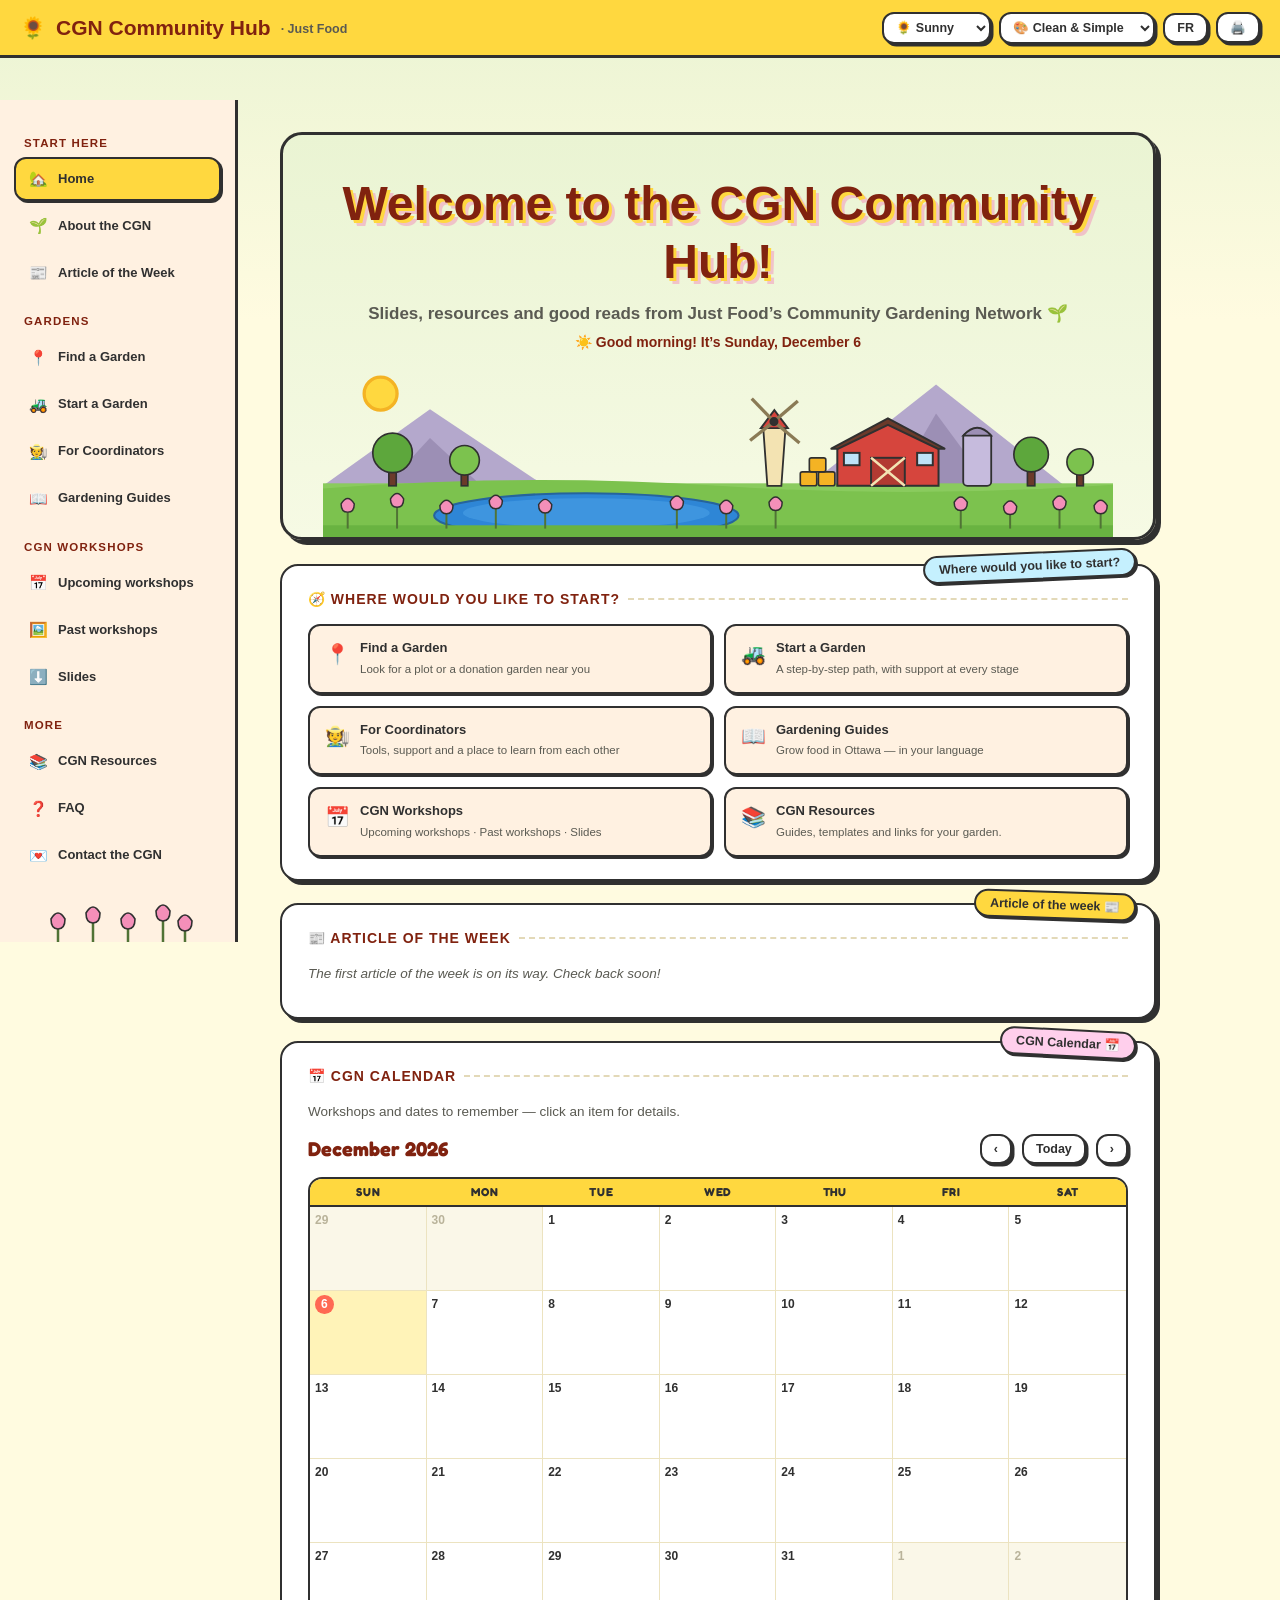
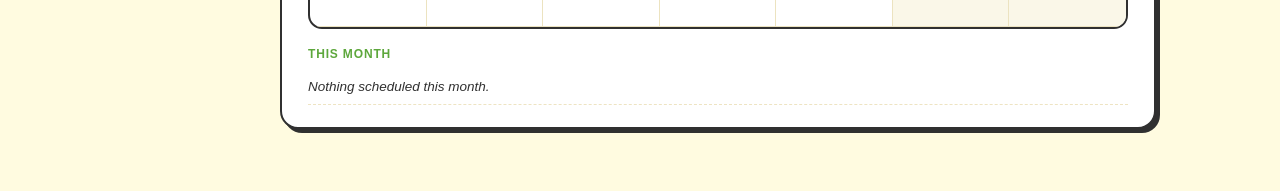
==== commit 7075d959: "Add TEST BUILD banner and index.html redirect for GitHub Pages Preparing the public Hub for its firs" ====
--- a/CGN_Community_Hub.html
+++ b/CGN_Community_Hub.html
@@ -754,6 +754,9 @@
   #ideasTable td:nth-child(2) { font-size: 13px; line-height: 1.5; }
 
 /* Community Hub additions */
+.test-banner { background:#FFD54A; color:#2a1a00; padding:10px 16px; text-align:center; font:700 13.5px 'Nunito',sans-serif; border-bottom:3px solid #c97b00; letter-spacing:.01em; }
+.test-banner strong { font-weight:900; letter-spacing:.04em; }
+@media print { .test-banner { display:none; } }
 .mc-head { display:flex; align-items:center; gap:10px; margin-bottom:12px; flex-wrap:wrap; }
 .mc-head h4 { font-family:'Fredoka',sans-serif; font-size:20px; color:var(--jf-red); margin-right:auto; text-transform:capitalize; }
 .mc-grid { display:grid; grid-template-columns:repeat(7,minmax(0,1fr)); border:2.5px solid var(--ink); border-radius:14px; overflow:hidden; background:#fff; }
@@ -779,6 +782,10 @@
 </style>
 </head>
 <body data-font="clean" data-bg="default">
+<div class="test-banner" role="status" aria-live="polite">
+  <strong>TEST BUILD</strong> &mdash; not yet approved by Kate. Nothing here is public or final.
+  <span lang="fr"> / <strong>VERSION TEST</strong> &mdash; non approuv&eacute;e par Kate. Rien ici n&rsquo;est public ou final.</span>
+</div>
 <div class="topbar">
   <div class="brand">🌻 <span id="brandTxt"></span> <small id="brandSmall"></small></div>
   <div class="topbar-actions">
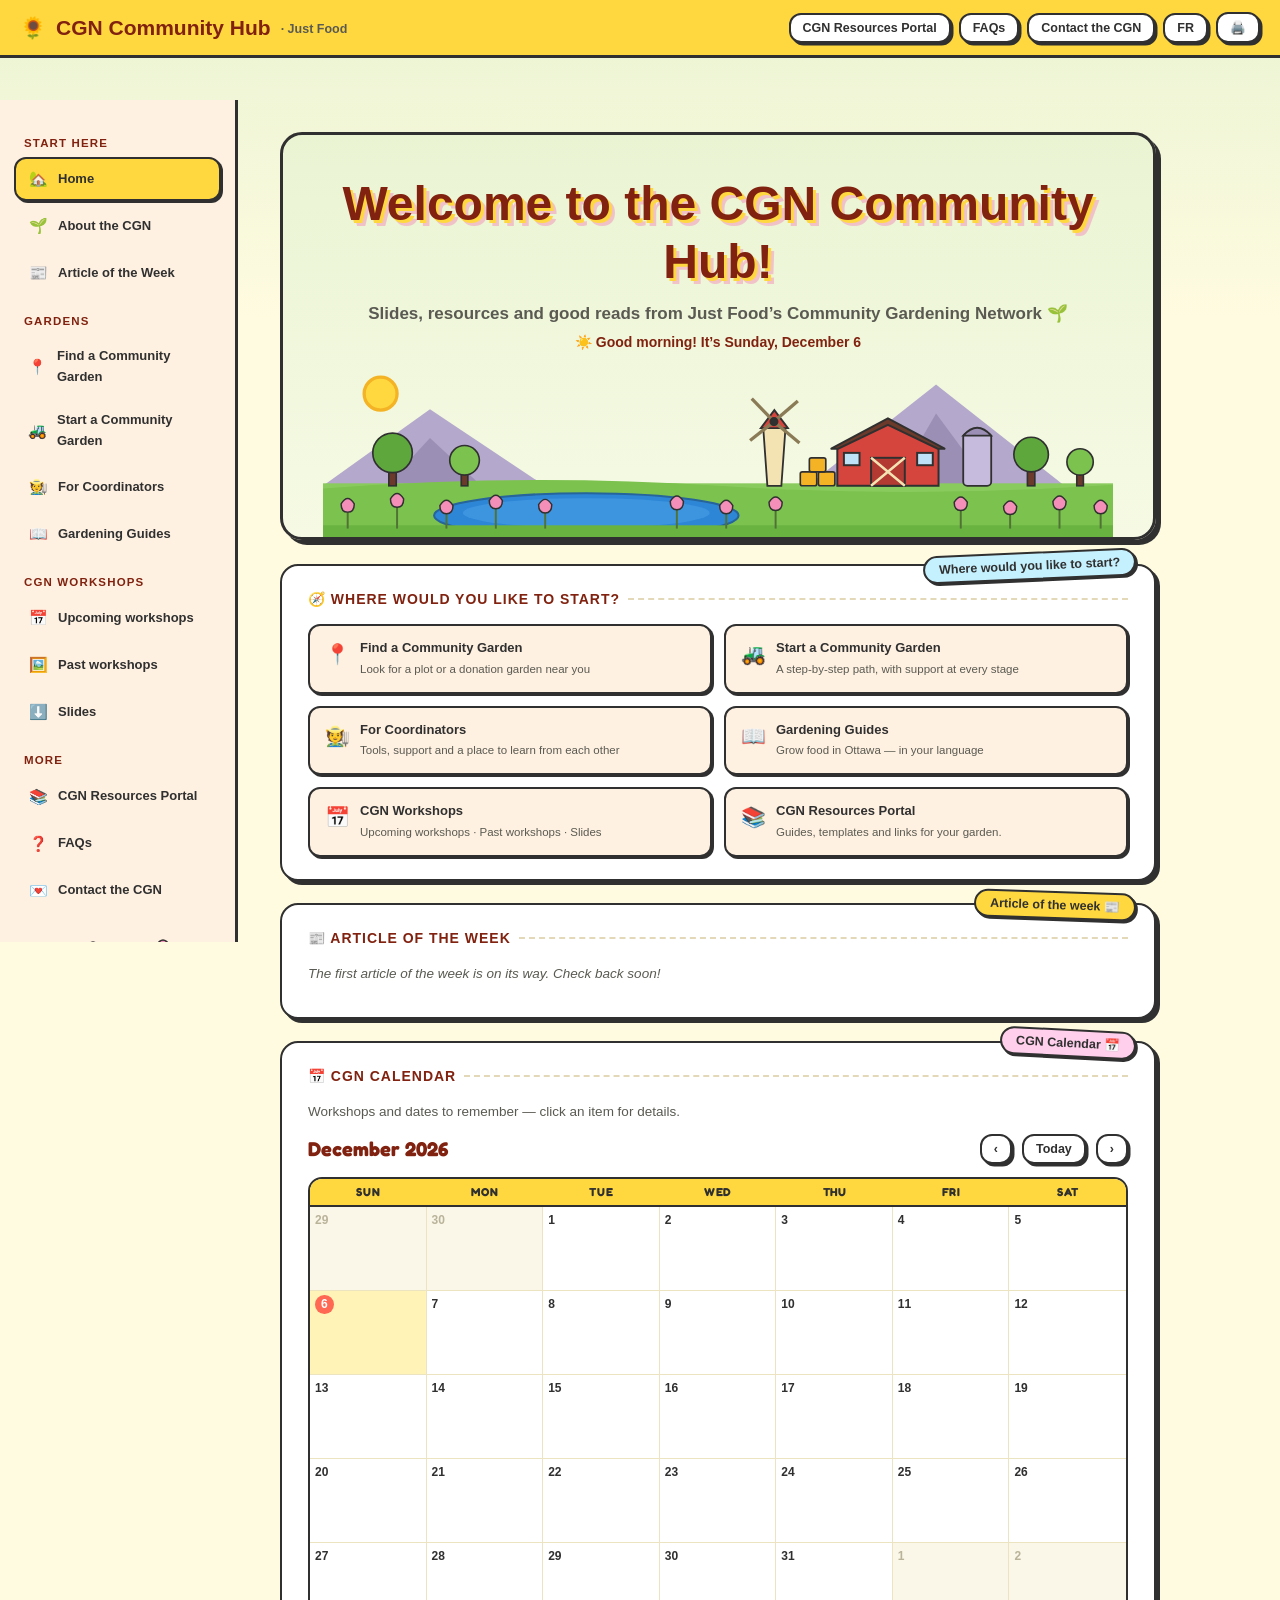
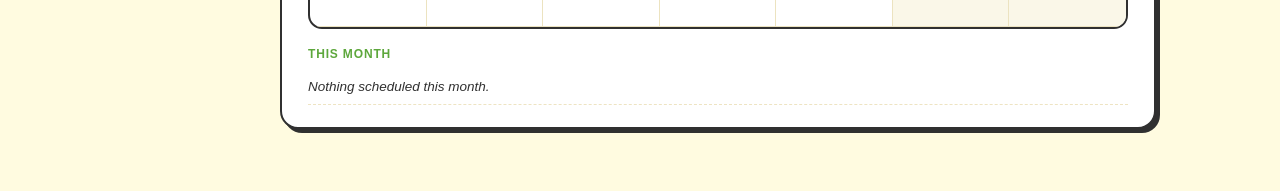
==== commit 7cc28b21: "Update sidebar labels + simplify topbar to quick-nav Sidebar labels (requested by Nadia, Nov 11 2026" ====
--- a/CGN_Community_Hub.html
+++ b/CGN_Community_Hub.html
@@ -789,10 +789,9 @@
 <div class="topbar">
   <div class="brand">🌻 <span id="brandTxt"></span> <small id="brandSmall"></small></div>
   <div class="topbar-actions">
-    <select class="tb-select" id="bgSelect" onchange="setBg(this.value)"></select>
-    <select class="tb-select" id="fontSelect" onchange="setFont(this.value)">
-      <option value="rounded">🎨 Sunny Rounded</option><option value="retro">🎨 Retro Script</option><option value="clean">🎨 Clean &amp; Simple</option>
-    </select>
+    <button class="tb-btn" id="tbResources" onclick="go('resources')"></button>
+    <button class="tb-btn" id="tbFaq" onclick="go('faq')"></button>
+    <button class="tb-btn" id="tbContact" onclick="go('contact')"></button>
     <button class="tb-btn" id="langBtn" onclick="toggleLang()">FR</button>
     <button class="tb-btn" onclick="window.print()">🖨️</button>
   </div>
@@ -826,10 +825,10 @@
 const HUB = {"workshops": [{"id": "W1", "series": "summer2026", "title": "Growing with the Land: Native Plants & Your Food Garden", "who": "Cynthia J. Benjamin — Ottawa Wildflower Seed Library", "date": "2026-07-08", "when": "Wed, July 8, 2026 · Zoom", "desc": "<h5>When / Where</h5>\n              <p>(Wed) July 8, 7pm – 8:30pm · Online, via Zoom</p>\n              <h5>Description</h5>\n              <p>Did you know that native plants and food gardening are more connected than most of us realise?</p>\n              <p>Many of us think of native plants and food growing as two separate gardening priorities - one for wildlife and pollinators, and one for nourishment. This workshop will show you how they are, in fact, deeply interdependent and how native plants are critical in sustaining habitats, ecosystems, and your garden.</p>\n              <p>Join us for an engaging session with Cynthia J. Benjamin, Vice-Chair of the Ottawa Wildflower Seed Library, who will guide you through the specific native plants that can directly support, strengthen, and boon your food garden.</p>\n              <p>This workshop is appropriate for all levels of gardeners. Whether you are a home grower, balcony gardener, or community garden member, you will leave with practical knowledge on how to grow with the land - not just on it.</p>\n              <p>In this workshop, you will learn:</p>\n              <ul>\n                <li>Which native plants to grow to support your food production, and why they work</li>\n                <li>How native plants support pollinators, soil health, and biodiversity in ways that benefit your edible garden</li>\n                <li>How to identify real native plants and where to source them responsibly in Ottawa</li>\n                <li>Simple first steps for introducing native plants into your existing growing space, no matter how big or small</li>\n              </ul>\n              <p>Just Food's Community Gardening Network is committed to programming that reflects our responsibilities as settlers and inhabitants of Turtle Island. Growing native plants is one small, grounded way to reconnect with the land and honour the (food) knowledge of the Algonquin Anishinaabe peoples who have been the stewards of these lands for millennia, and on whose unceded territory we garden. Just Food is committed to be a part of the ongoing work towards Truth and Reconciliation.</p>\n              <h5>About your Facilitator — Cynthia J. Benjamin, M.A.</h5>\n              <p>Cynthia is Vice-Chair of the Ottawa Wildflower Seed Library (OWSL), a grassroots organization dedicated to providing free access to native seeds, teaching responsible gardening, and building community around native plant growing.</p>\n              <p>With 35 years of experience in strategic planning, training, and community development, Cynthia brings a wealth of energy and real-world knowledge in her passion to preserve and nurture the natural world. One of her most beloved projects was spearheading the \"Inspiration Playground/Community Garden\" initiative from 2012 to 2017, which transformed over 7,000 square feet of pavement into an outdoor classroom, community garden, native plant and pollinator garden, and playground. It drew hundreds of volunteers and Cynthia received two House of Commons Volunteer Awards (2016 and 2017) for this work. Today, the space continues to thrive.</p>\n              <h5>Costs?</h5>\n              <p>The workshop is $10 or Pay-What-You-Can (PWYC) even if that's $0! Everyone is welcome to attend regardless of cost. If you wish to send an e-transfer before the session, please send your payment to financials@justfood.ca and indicate the name of the workshop in the \"notes\" section.</p>", "img": "[data-uri]", "slides": [], "recording": ""}, {"id": "W2", "series": "summer2026", "title": "It's Not Too Late: Container Gardening for Growers in Small + Rented Spaces", "who": "Kate Veinot — Just Food", "date": "2026-07-13", "when": "Mon, July 13, 2026 · Zoom", "desc": "<h5>When / Where</h5>\n              <p>(Mon) July 13, 7pm – 8:30pm · Online, via Zoom</p>\n              <h5>Description</h5>\n              <p>It may be mid-July, but the growing season is far from over!</p>\n              <p>Whether you are new to gardening and growing on a windowsill, balcony, a backyard you can't dig up, or a community garden plot - there's still time for you to grow food this season.</p>\n              <p>Join Just Food's own Kate Veinot to learn about how container gardening is a great, versatile, and less physically demanding option for small space gardeners and renters.</p>\n              <p>In this workshop, you will learn:</p>\n              <ul>\n                <li>What crops you can still plant in July and actually harvest this year</li>\n                <li>How to choose the right containers and soil - what to look for at a garden centre</li>\n                <li>Beginner-friendly organic practices and special considerations for successful container growing</li>\n                <li>Set-up tips for small garden maximization: balconies, patios, railings, and windowsills</li>\n                <li>How to care for your plants: watering, feeding, and keeping things simple</li>\n                <li>What to expect and how to troubleshoot common first-timer challenges</li>\n                <li>And more!</li>\n              </ul>\n              <p>This workshop is entry-level and designed for people who have limited (or no) growing experience. Come ready with your questions, or submit them ahead of time to make sure they are addressed at the workshop.</p>\n              <h5>About your Facilitator — Kate Veinot, Just Food</h5>\n              <p>Kate Veinot is a Food Systems Planner (Neighbourhood &amp; Community Solutions) and Director at Just Food. Kate's background in food systems work has stemmed from years of small business experience in the food industry in Algonquin/Ottawa, and from being a longtime home-based food grower.</p>\n              <p>Kate's focus when it comes to their own gardening practices is on building soil health through low-till or no-dig methods, and promoting the importance of native species to support our pollinator friends. Their passion project is turning their front yard garden into an edible landscape with the help of their avid gardener kiddo!</p>", "img": "[data-uri]", "slides": [], "recording": ""}, {"id": "W3", "series": "summer2026", "title": "Troubleshooting the Organic Garden: Common Issues & Simple Solutions", "who": "Rob Danforth — Canadian Organic Growers", "date": "2026-07-16", "when": "Thu, July 16, 2026 · Zoom", "desc": "<h5>When / Where</h5>\n              <p>Thursday, July 16th, 7:00PM – 8:30PM · Online via Zoom</p>\n              <h5>Description</h5>\n              <p>No matter how carefully you plan or how experienced a gardener you are, every garden will face its share of challenges each season. From depleted soil and insect infestations to persistent critters, plant diseases, watering mishaps, nutrient deficiencies, and more, the hurdles can seem endless – but with the right knowledge, they don't have to stand in your way of enjoying a beautiful and productive garden.</p>\n              <p>Join us for this timely and insightful online workshop with expert organic gardener Rob Danforth, who will guide you through the most common garden problems. Rob will share proactive strategies to help you prevent issues before they start, as well as reactive solutions to help you troubleshoot problems effectively as they arise.</p>\n              <p>Participants will learn how to identify the signs of trouble early, create healthier garden ecosystems, and implement proven techniques to keep plants resilient and productive all season long. Whether you're a first-time grower looking to set yourself up for success or a seasoned gardener hoping to sharpen your skills, this workshop will leave you feeling prepared and empowered!</p>\n              <p>At the end of the session, there will be time for Q&amp;A! Make sure to bring your questions and garden challenges – this is your chance to gain personalized advice and practical tips from a seasoned expert!</p>\n              <h5>About your Facilitator — Rob Danforth</h5>\n              <p>Experienced urban food gardener (over 45 yrs.) &amp; organic gardening coach (over 15 yrs.) for Canadian Organic Growers Ottawa/St Lawrence/Outaouais Chapter (COGOSO), Senior Organic Gardeners (SOG), Just Food Ottawa, and private groups.</p>\n              <p>Past gardening experiences with vegetables, herbs, &amp; the flowers that support them in plots, raised beds, &amp; containers (pots, box beds, elevated beds, cold frames, composters, &amp; recycled items): Backyard 45 yrs. &amp; on-going; Gloucester Allotment Gardens (GAGA), 14 yrs.; Arrowsmith Community Gardens (JATGA) &amp; Gloucester Emergency Food Cupboard Garden (GEFC), 7 yrs. Past donor of organic vegetables &amp; herbs [most of our produce on the 2900 sq. ft. that we used to garden] to GEFC &amp; CCRC food banks (10 yrs.).</p>\n              <p>Gardening coach: 135 Live visits includes 14 hands-on workshops (3 to 35 participants), &amp; 13 consultation booths; 65 articles; 5 videos; 63 zooms [14 had 1 to 3 translators]; and 12 email/phone coaching contacts.</p>\n              <p>Past team member helping to found Senior Organic Gardeners (SOG) &amp; Arrowsmith Community Gardens (JATGA). Past volunteer at Gloucester Emergency Food Cupboard (GEFC 14 yrs).</p>\n              <ul>\n                <li>seniororganicgardeners.ca — see \"resources\" for comprehensive garden \"How To\" series (39 articles)</li>\n                <li>ottawa.cog.ca/category/seasonal-resources/ (65 articles)</li>\n                <li>justfood.ca → Community Gardening Network (CGN) → Gardening resources → pre-recorded gardening workshops (5 items)</li>\n              </ul>", "img": "[data-uri]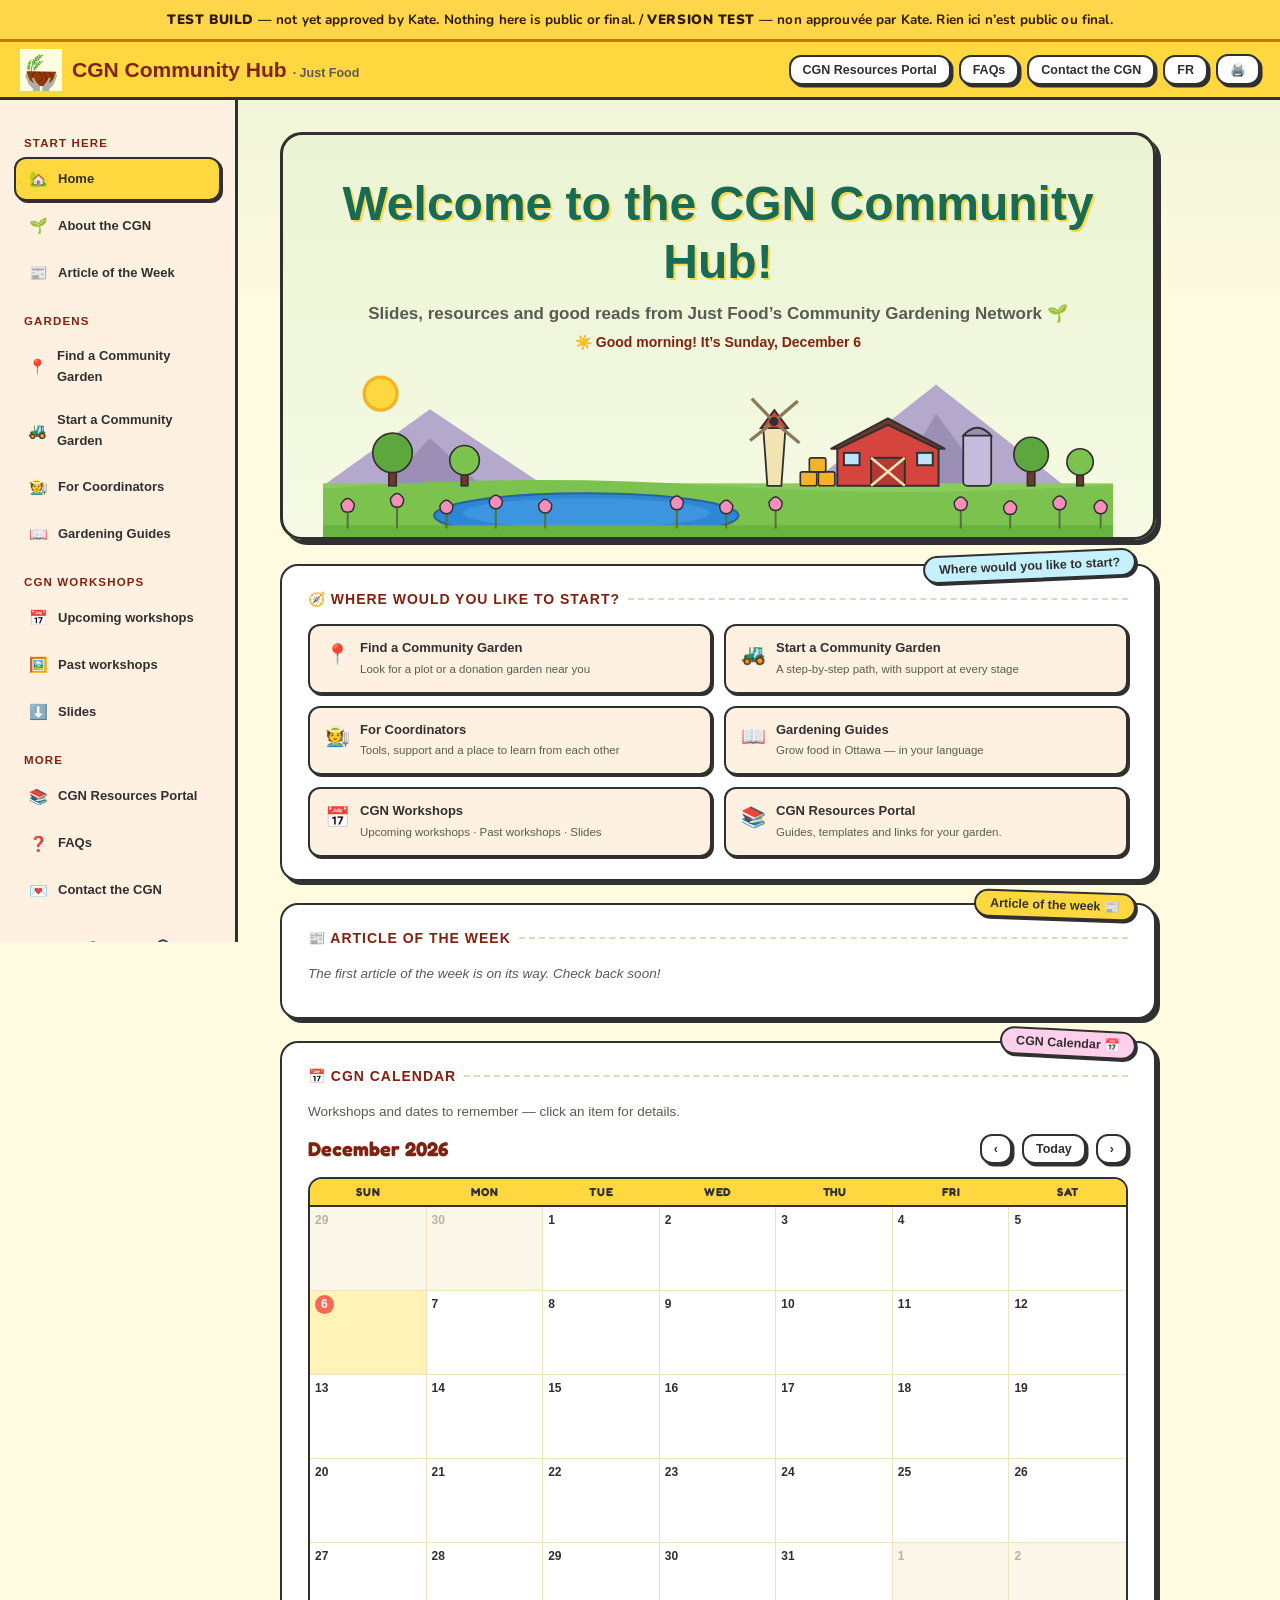
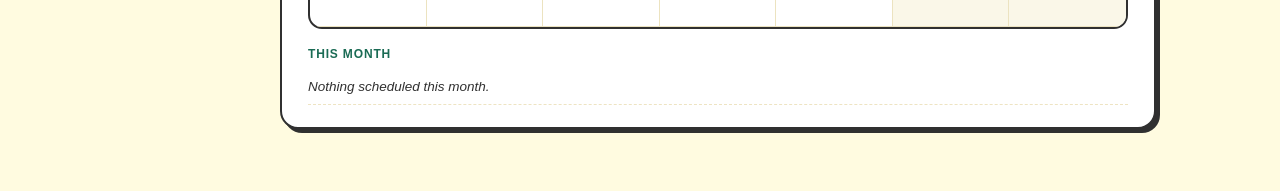
==== commit b7f00d39: "Round 1 design refresh: CGN logo, topbar fix, ghost hero fix - Embed the real CGN logo (cropped from" ====
--- a/CGN_Community_Hub.html
+++ b/CGN_Community_Hub.html
@@ -757,6 +757,30 @@
 .test-banner { background:#FFD54A; color:#2a1a00; padding:10px 16px; text-align:center; font:700 13.5px 'Nunito',sans-serif; border-bottom:3px solid #c97b00; letter-spacing:.01em; }
 .test-banner strong { font-weight:900; letter-spacing:.04em; }
 @media print { .test-banner { display:none; } }
+
+/* === Round 1 UX + brand tightening (Nov 11, 2026) === */
+
+/* 1. Tie the colour palette to the Just Food brand green (#1A6B54 per brand guidelines). */
+:root { --jf-green: #1A6B54; }
+
+/* 2. Unstick the top bar so it stops overlapping the TEST BUILD banner, and let it wrap on mobile. */
+.topbar { position: static; height: auto; min-height: 58px; flex-wrap: wrap; }
+.layout { padding-top: 0 !important; }
+.topbar-actions { flex-wrap: wrap; justify-content: flex-end; }
+@media (max-width: 720px) {
+  .topbar { padding: 8px 12px; gap: 6px; }
+  .topbar .brand { font-size: 17px; gap: 8px; }
+  .topbar .brand small { display: none; }
+  .brand-logo { width: 34px; height: 34px; }
+  .tb-btn { padding: 5px 10px; font-size: 11.5px; }
+}
+
+/* 3. CGN logo in the brand mark (replaces the sunflower emoji). */
+.brand-logo { width: 42px; height: 42px; flex-shrink: 0; vertical-align: middle; display: inline-block; }
+.brand-txt-wrap { display: inline-flex; align-items: baseline; gap: 6px; }
+
+/* 4. Hero welcome: drop the ghost double-shadow, use the brand green. */
+.hero .welcome { text-shadow: 2px 2px 0 var(--sun); color: var(--jf-green); -webkit-text-stroke: 0; }
 .mc-head { display:flex; align-items:center; gap:10px; margin-bottom:12px; flex-wrap:wrap; }
 .mc-head h4 { font-family:'Fredoka',sans-serif; font-size:20px; color:var(--jf-red); margin-right:auto; text-transform:capitalize; }
 .mc-grid { display:grid; grid-template-columns:repeat(7,minmax(0,1fr)); border:2.5px solid var(--ink); border-radius:14px; overflow:hidden; background:#fff; }
@@ -787,7 +811,7 @@
   <span lang="fr"> / <strong>VERSION TEST</strong> &mdash; non approuv&eacute;e par Kate. Rien ici n&rsquo;est public ou final.</span>
 </div>
 <div class="topbar">
-  <div class="brand">🌻 <span id="brandTxt"></span> <small id="brandSmall"></small></div>
+  <div class="brand"><img class="brand-logo" src="[data-uri]" alt="CGN logo"><span class="brand-txt-wrap"><span id="brandTxt"></span> <small id="brandSmall"></small></span></div>
   <div class="topbar-actions">
     <button class="tb-btn" id="tbResources" onclick="go('resources')"></button>
     <button class="tb-btn" id="tbFaq" onclick="go('faq')"></button>
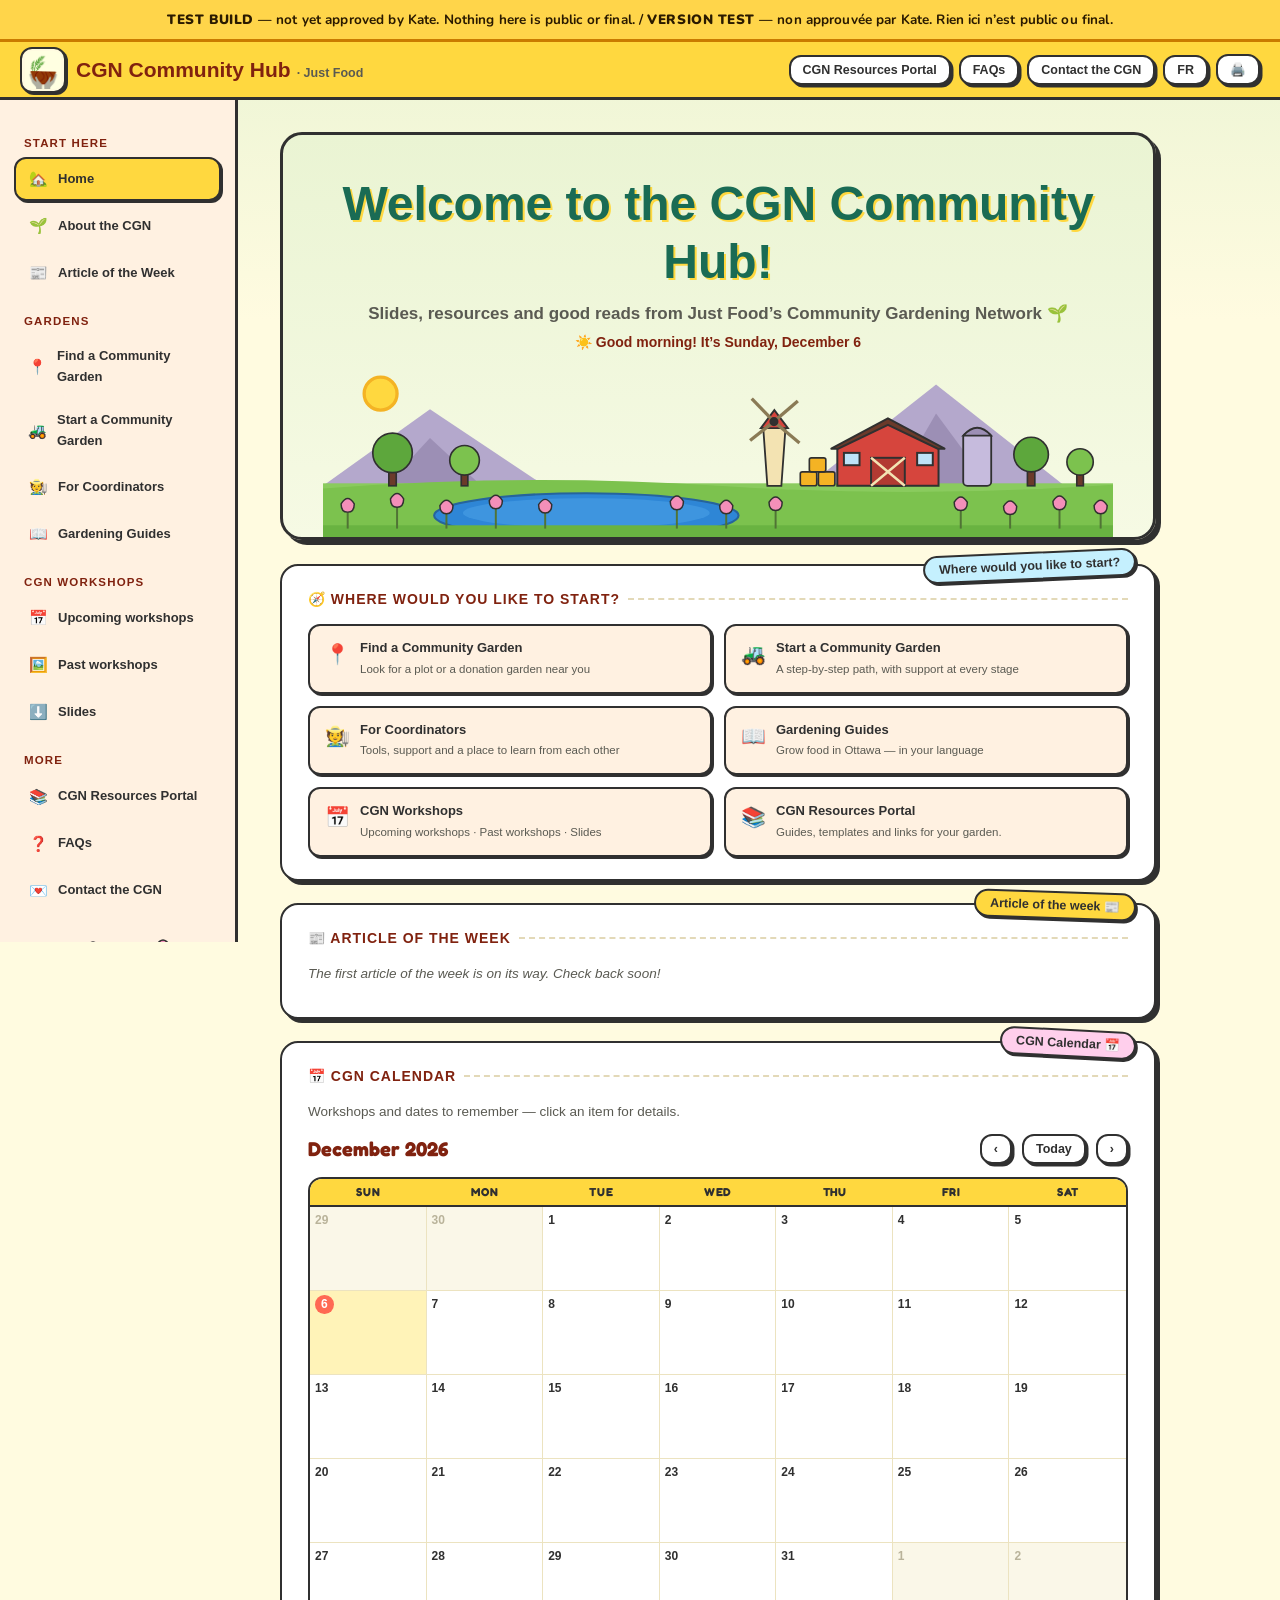
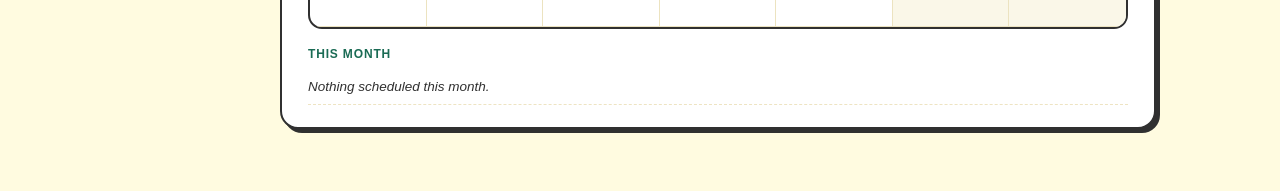
==== commit 870920ce: "Round 2: frame the CGN logo + clean up scratch files The cropped poster logo carried its cream poste" ====
--- a/CGN_Community_Hub.html
+++ b/CGN_Community_Hub.html
@@ -771,13 +771,18 @@
   .topbar { padding: 8px 12px; gap: 6px; }
   .topbar .brand { font-size: 17px; gap: 8px; }
   .topbar .brand small { display: none; }
-  .brand-logo { width: 34px; height: 34px; }
   .tb-btn { padding: 5px 10px; font-size: 11.5px; }
 }
 
 /* 3. CGN logo in the brand mark (replaces the sunflower emoji). */
-.brand-logo { width: 42px; height: 42px; flex-shrink: 0; vertical-align: middle; display: inline-block; }
+.brand-logo {
+  width: 46px; height: 46px; flex-shrink: 0; vertical-align: middle; display: inline-block;
+  background: var(--cream); border: 2.5px solid var(--ink); border-radius: 12px;
+  padding: 2px; box-sizing: border-box; object-fit: contain;
+  box-shadow: 2px 2px 0 var(--ink);
+}
 .brand-txt-wrap { display: inline-flex; align-items: baseline; gap: 6px; }
+@media (max-width: 720px) { .brand-logo { width: 38px; height: 38px; box-shadow: 1.5px 1.5px 0 var(--ink); } }
 
 /* 4. Hero welcome: drop the ghost double-shadow, use the brand green. */
 .hero .welcome { text-shadow: 2px 2px 0 var(--sun); color: var(--jf-green); -webkit-text-stroke: 0; }
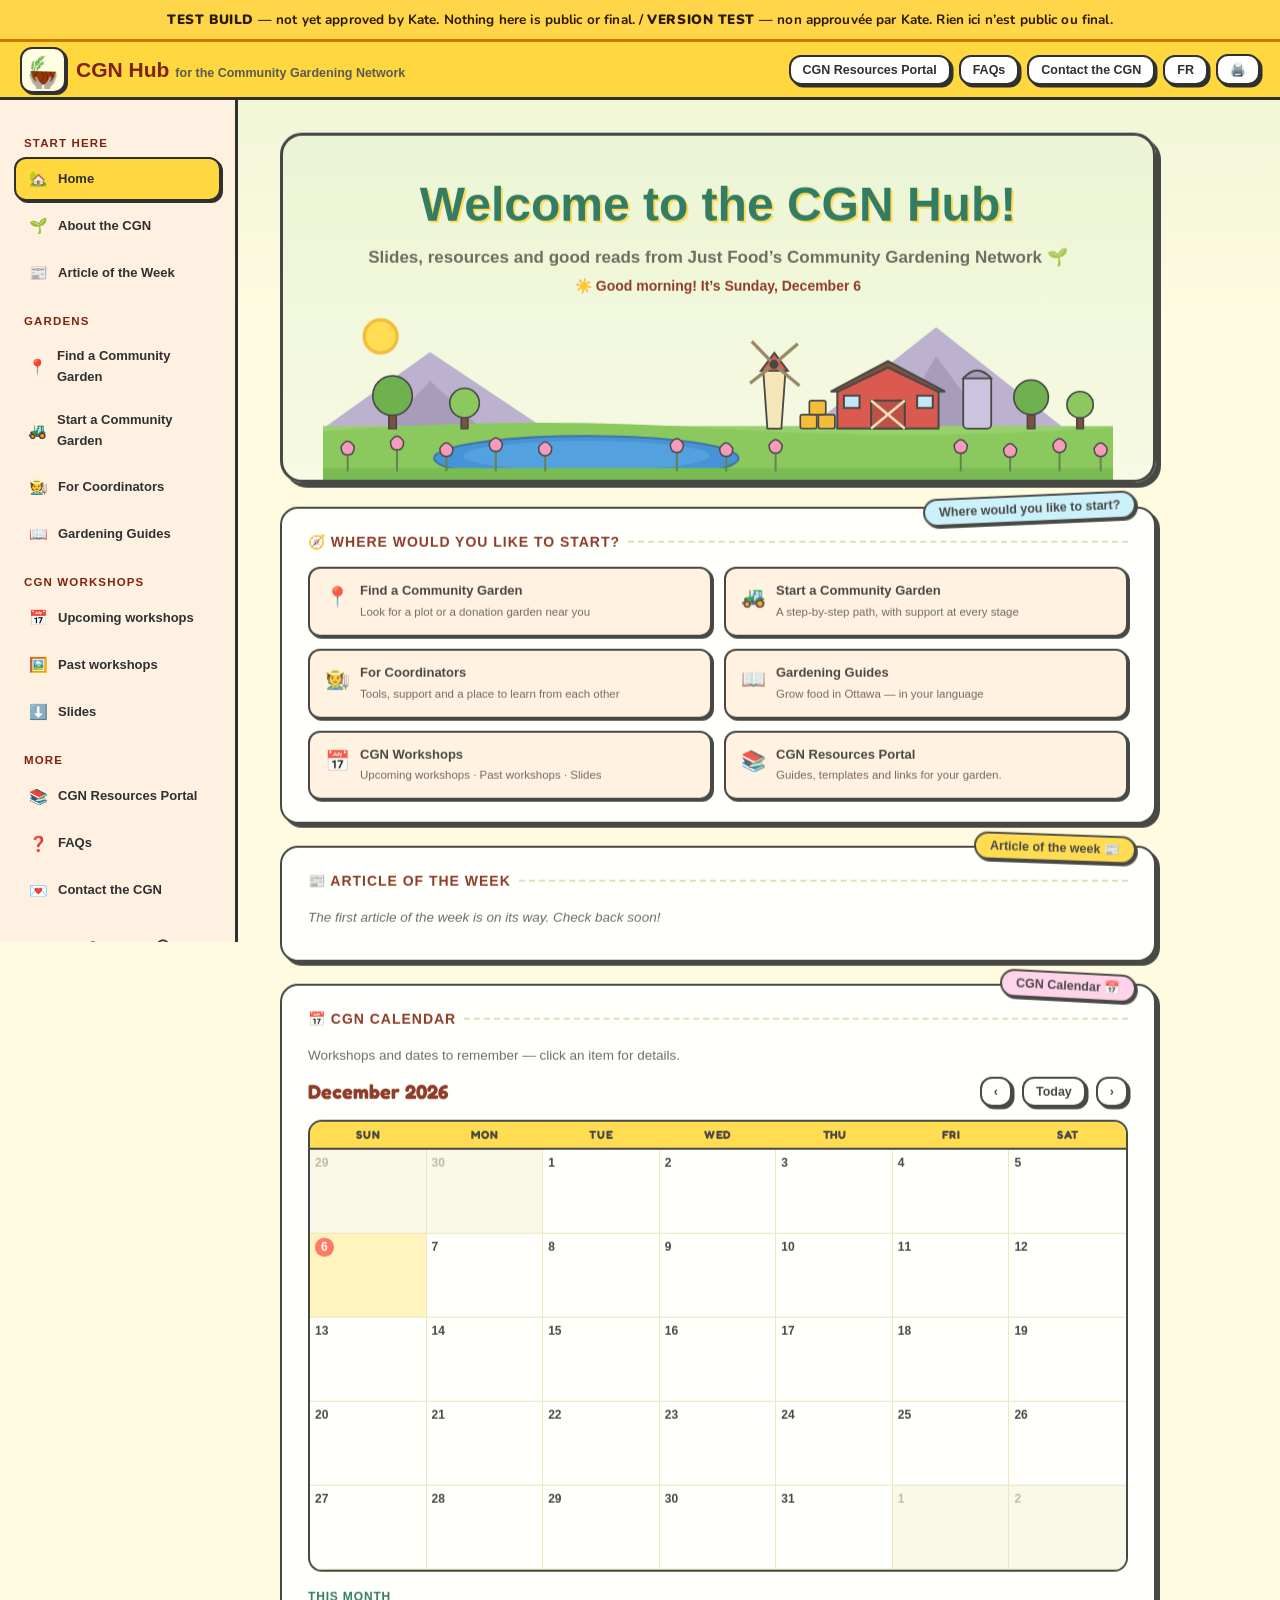
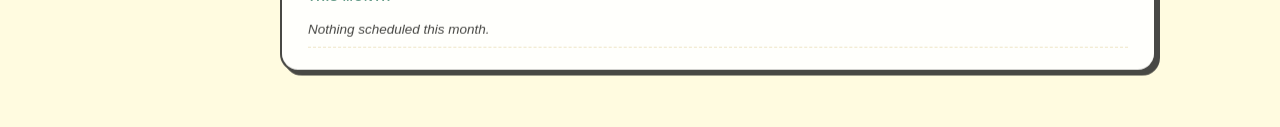
==== commit f9f9272a: "Prompt 001: rename public site to "CGN Hub" - Rename files: the public site becomes CGN_Hub.html; Na" ====
--- a/CGN_Community_Hub.html
+++ b/CGN_Community_Hub.html
@@ -2,1034 +2,13 @@
 <html lang="en">
 <head>
 <meta charset="UTF-8">
-<meta name="viewport" content="width=device-width, initial-scale=1.0">
-<title>CGN Community Hub 🌻 Just Food</title>
-<link rel="preconnect" href="https://fonts.googleapis.com">
-<link href="https://fonts.googleapis.com/css2?family=Fredoka:wght@400;500;600;700&family=Nunito:wght@400;600;700;800;900&family=Caveat:wght@600;700&display=swap" rel="stylesheet">
-<style>
-  *, *::before, *::after { box-sizing: border-box; margin: 0; padding: 0; }
-
-  :root {
-    --cream:      #FFFBE0;
-    --cream-2:    #FFF1E1;
-    --sky-wash:   #EAF4D3;
-    --sun:        #FFD83F;
-    --sun-deep:   #F4B324;
-    --coral:      #FF8E51;
-    --tomato:     #FF6953;
-    --barn-red:   #D6453D;
-    --sky:        #5CD1FF;
-    --sky-pale:   #C5F0FE;
-    --pond:       #2E86D6;
-    --pink:       #FFCFEC;
-    --tulip:      #F48FB9;
-    --pink-hot:   #FB63BE;
-    --grape:      #9C8BEF;
-    --grape-pale: #EBD6FF;
-    --mtn:        #9C8FB5;
-    --leaf:       #507335;
-    --grass:      #7CC24E;
-    --jf-green:   #5DA73C;
-    --jf-red:     #80220F;
-    --ink:        #303030;
-    --ink-soft:   #5a5a52;
-    --card:       #FFFFFF;
-    --sidebar-w:  238px;
-
-    --font-display: 'Fredoka', 'Nunito', sans-serif;
-    --font-accent:  'Fredoka', 'Nunito', sans-serif;
-    --font-body:    'Nunito', 'Segoe UI', sans-serif;
-    --title-stroke: 0px;
-  }
-  body[data-font="retro"] {
-    --font-display: 'Pacifico', cursive;
-    --font-accent:  'Quicksand', sans-serif;
-    --font-body:    'Quicksand', 'Segoe UI', sans-serif;
-    --title-stroke: 1px;
-  }
-  body[data-font="clean"] {
-    --font-display: 'Poppins', sans-serif;
-    --font-accent:  'Poppins', sans-serif;
-    --font-body:    'Poppins', 'Segoe UI', sans-serif;
-  }
-
-  /* ── Colour themes (🎨 selector — full look changes, viewer-friendly) ── */
-  body { background: linear-gradient(180deg, var(--sky-wash) 0%, var(--cream) 320px); }
-
-  /* 🌻 Sunny (default) uses the base palette above. */
-
-  /* 🌿 Meadow — greens */
-  body[data-bg="meadow"] {
-    --cream: #F2F9E8; --cream-2: #E7F3D8; --sky-wash: #DDF0C8;
-    --sun: #A9D97C; --sun-deep: #7CBB4E;
-    background: linear-gradient(180deg, var(--sky-wash) 0%, var(--cream) 320px);
-  }
-  /* 💧 Sky — blues */
-  body[data-bg="sky"] {
-    --cream: #F0F8FC; --cream-2: #E2F1F9; --sky-wash: #D5EDF8;
-    --sun: #9FDCF2; --sun-deep: #5CB8DE;
-    background: linear-gradient(180deg, var(--sky-wash) 0%, var(--cream) 320px);
-  }
-  /* 🍊 Sunset — oranges */
-  body[data-bg="sunset"] {
-    --cream: #FFF3E4; --cream-2: #FFEAD2; --sky-wash: #FFE3C4;
-    --sun: #FFB56B; --sun-deep: #F28C2E;
-    background: linear-gradient(180deg, var(--sky-wash) 0%, var(--cream) 320px);
-  }
-
-  body {
-    font-family: var(--font-body);
-    color: var(--ink);
-    font-size: 15px;
-    line-height: 1.6;
-  }
-
-  /* ═══ TOP BAR ═══ */
-  .topbar {
-    position: fixed; top: 0; left: 0; right: 0; z-index: 100;
-    height: 58px;
-    background: var(--sun);
-    border-bottom: 3px solid var(--ink);
-    display: flex; align-items: center; justify-content: space-between;
-    padding: 0 20px; gap: 8px;
-  }
-  .topbar .brand {
-    font-family: var(--font-display);
-    font-size: 21px; font-weight: 700; color: var(--jf-red);
-    display: flex; align-items: center; gap: 10px; white-space: nowrap;
-  }
-  .topbar .brand small {
-    font-family: var(--font-body); font-size: 12.5px; font-weight: 700;
-    color: var(--ink-soft); padding-top: 3px;
-  }
-  .topbar-actions { display: flex; gap: 8px; align-items: center; flex-wrap: wrap; }
-  .tb-btn, .tb-select {
-    background: var(--card);
-    border: 2.5px solid var(--ink);
-    color: var(--ink); border-radius: 12px;
-    padding: 6px 12px; font-size: 12.5px; font-weight: 800;
-    cursor: pointer; font-family: var(--font-body);
-    box-shadow: 2.5px 2.5px 0 var(--ink);
-    transition: transform 0.1s, box-shadow 0.1s;
-  }
-  .tb-btn:hover { transform: translate(-1px,-1px); box-shadow: 3.5px 3.5px 0 var(--ink); }
-  .tb-btn:active { transform: translate(2px,2px); box-shadow: 0 0 0 var(--ink); }
-  .tb-btn.editing { background: var(--tomato); color: white; }
-  .tb-select { padding: 6px 8px; }
-
-  /* ═══ LAYOUT ═══ */
-  .layout { display: flex; padding-top: 58px; min-height: 100vh; }
-
-  /* ═══ SIDEBAR ═══ */
-  .sidebar {
-    width: var(--sidebar-w); flex-shrink: 0;
-    background: var(--cream-2);
-    border-right: 3px solid var(--ink);
-    padding: 20px 14px;
-    position: sticky; top: 58px;
-    height: calc(100vh - 58px);
-    overflow-y: auto;
-    display: flex; flex-direction: column;
-  }
-  .nav-label {
-    font-family: var(--font-accent);
-    font-size: 11.5px; font-weight: 700; text-transform: uppercase;
-    letter-spacing: 0.1em; color: var(--jf-red);
-    padding: 0 10px; margin: 14px 0 5px;
-  }
-  .nav-item {
-    display: flex; align-items: center; gap: 10px;
-    padding: 8px 12px; margin-bottom: 3px;
-    border-radius: 12px; border: 2px solid transparent;
-    font-size: 13px; font-weight: 800; color: var(--ink);
-    cursor: pointer; text-decoration: none;
-    transition: all 0.12s;
-  }
-  .nav-item:hover { background: var(--sky-pale); border-color: var(--ink); }
-  .nav-item.active {
-    background: var(--sun); border: 2px solid var(--ink);
-    box-shadow: 2px 2px 0 var(--ink);
-  }
-  .nav-item .ico { font-size: 15px; width: 20px; text-align: center; }
-  .sidebar-art { margin-top: auto; padding-top: 16px; text-align: center; }
-  .sidebar-art svg { width: 100%; max-width: 170px; }
-  .sidebar-note {
-    font-family: var(--font-accent); font-size: 12px; font-weight: 700;
-    color: var(--ink-soft); text-align: center; margin-top: 5px;
-  }
-
-  /* ═══ MAIN ═══ */
-  .main { flex: 1; padding: 32px 42px 40px; max-width: 960px; }
-  .page-section { display: none; }
-  .page-section.visible { display: block; animation: pop 0.25s ease; }
-  @keyframes pop { from { opacity: 0; transform: translateY(6px); } to { opacity: 1; transform: none; } }
-
-  .page-title {
-    font-family: var(--font-display);
-    font-size: 32px; font-weight: 700;
-    color: var(--jf-red);
-    -webkit-text-stroke: var(--title-stroke) var(--ink);
-    text-shadow: 2.5px 2.5px 0 var(--sun);
-    margin-bottom: 2px; display: inline-block;
-  }
-  .page-sub {
-    font-family: var(--font-accent);
-    font-size: 15px; font-weight: 600; color: var(--ink-soft);
-    margin: 2px 0 20px;
-  }
-  .tulips {
-    font-size: 17px; letter-spacing: 8px; line-height: 1;
-    margin: 0 0 22px; opacity: 0.85; user-select: none;
-    white-space: nowrap; overflow: hidden;
-  }
-
-  /* ═══ CARDS ═══ */
-  .card {
-    background: var(--card);
-    border: 2.5px solid var(--ink);
-    border-radius: 18px;
-    box-shadow: 4px 4px 0 var(--ink);
-    padding: 22px 26px;
-    margin-bottom: 22px;
-    position: relative;
-  }
-  .card h3 {
-    font-family: var(--font-accent);
-    font-size: 14px; font-weight: 700; text-transform: uppercase;
-    letter-spacing: 0.07em; color: var(--jf-red);
-    margin-bottom: 14px; display: flex; align-items: center; gap: 8px;
-  }
-  .card h3::after { content: ''; flex: 1; height: 0; border-top: 2px dashed #e3d9b8; }
-  .card h4.block-label, details.desc h4.block-label {
-    font-family: var(--font-accent);
-    font-size: 12px; font-weight: 700; text-transform: uppercase;
-    letter-spacing: 0.07em; color: var(--jf-green);
-    margin: 16px 0 6px;
-  }
-  .card p.body-text { font-size: 13.5px; margin-bottom: 10px; }
-
-  .corner-tag {
-    position: absolute; top: -14px; right: 18px;
-    font-family: var(--font-accent); font-size: 12.5px; font-weight: 700;
-    background: var(--pink); border: 2px solid var(--ink);
-    border-radius: 20px; padding: 2px 14px;
-    transform: rotate(3deg);
-    box-shadow: 2px 2px 0 var(--ink);
-    z-index: 2;
-  }
-  .corner-tag.blue   { background: var(--sky-pale); transform: rotate(-2.5deg); }
-  .corner-tag.yellow { background: var(--sun); transform: rotate(2deg); }
-  .corner-tag.grape  { background: var(--grape-pale); transform: rotate(-2deg); }
-  .corner-tag.left   { right: auto; left: 18px; transform: rotate(-2deg); }
-
-  /* Deliverable collapsibles: number pill inside the summary, on the left */
-  .deliv-pill {
-    font-family: var(--font-accent); font-size: 11px; font-weight: 700;
-    text-transform: uppercase; letter-spacing: 0.05em;
-    background: var(--sky-pale); border: 2px solid var(--ink);
-    border-radius: 20px; padding: 2px 12px; flex-shrink: 0;
-  }
-  .deliv-pill.star { background: var(--grape-pale); }
-  .deliv-pill.gold { background: var(--sun); }
-
-  /* Posting calendar */
-  .cal-grid { display: grid; grid-template-columns: 110px repeat(7, 1fr); gap: 5px; font-size: 11px; }
-  .cal-head {
-    font-family: var(--font-accent); font-weight: 700; text-transform: uppercase;
-    letter-spacing: 0.05em; color: var(--jf-red); text-align: center; padding: 4px 2px;
-  }
-  .cal-week {
-    font-family: var(--font-accent); font-weight: 700; font-size: 11px;
-    display: flex; align-items: center; color: var(--ink-soft); padding-left: 4px;
-  }
-  .cal-cell {
-    border: 1.5px solid #e3d9b8; border-radius: 8px;
-    min-height: 44px; padding: 3px 5px; background: #FFFDF2;
-    line-height: 1.3;
-  }
-  .cal-cell.ev-teaser   { background: #EAF6DC; border-color: var(--jf-green); font-weight: 700; }
-  .cal-cell.ev-announce { background: var(--sky-pale); border-color: var(--sky); font-weight: 700; }
-  .cal-cell.ev-count    { background: #FFE8D6; border-color: var(--coral); font-weight: 700; }
-  .cal-cell.ev-day      { background: var(--pink); border-color: var(--pink-hot); font-weight: 700; }
-  .cal-cell.ev-recap    { background: var(--grape-pale); border-color: var(--grape); font-weight: 700; }
-  .cal-cell.ev-news     { background: var(--sun); border-color: var(--sun-deep); font-weight: 700; }
-
-  /* Kate's Corner */
-  .kates-corner {
-    background: linear-gradient(135deg, #FFE9F6, var(--pink));
-    border: 2.5px dashed var(--pink-hot);
-    border-radius: 14px;
-    padding: 13px 17px; margin-top: 14px;
-    font-size: 13px;
-  }
-  .kates-corner .kc-title {
-    font-family: var(--font-accent);
-    font-size: 12.5px; font-weight: 700; text-transform: uppercase;
-    letter-spacing: 0.07em; color: var(--pink-hot);
-    margin-bottom: 5px; display: flex; align-items: center; gap: 7px;
-  }
-
-  /* Good news */
-  .goodnews-grid { display: flex; gap: 12px; flex-wrap: wrap; }
-  .goodnews {
-    flex: 1; min-width: 200px;
-    border: 2.5px solid var(--ink); border-radius: 16px;
-    box-shadow: 3px 3px 0 var(--ink);
-    padding: 14px 18px; text-decoration: none; color: var(--ink);
-    font-size: 13.5px; font-weight: 800;
-    transition: transform 0.1s, box-shadow 0.1s;
-    display: block;
-  }
-  .goodnews:hover { transform: translate(-1.5px,-1.5px); box-shadow: 4.5px 4.5px 0 var(--ink); }
-  .goodnews small { display: block; font-weight: 600; font-size: 11.5px; color: var(--ink-soft); margin-top: 3px; }
-  .goodnews.g1 { background: var(--sun); transform: rotate(-0.8deg); }
-  .goodnews.g2 { background: var(--pink); transform: rotate(0.6deg); }
-  .goodnews.g3 { background: var(--sky-pale); transform: rotate(-0.5deg); }
-
-  /* Focus grid */
-  .focus-grid { display: grid; grid-template-columns: 1fr 1fr; gap: 12px; }
-  .focus-item {
-    border-radius: 14px; padding: 14px 16px;
-    border: 2px solid var(--ink);
-    box-shadow: 2.5px 2.5px 0 var(--ink);
-  }
-  .focus-item.green  { background: #EAF6DC; }
-  .focus-item.teal   { background: var(--sky-pale); }
-  .focus-item.orange { background: #FFE8D6; }
-  .focus-item.red    { background: var(--pink); }
-  .focus-label {
-    font-family: var(--font-accent); font-size: 12px; font-weight: 700;
-    text-transform: uppercase; letter-spacing: 0.06em;
-    color: var(--jf-red); margin-bottom: 3px;
-  }
-  .focus-text  { font-size: 13.5px; font-weight: 800; }
-  .focus-note  { font-size: 12.5px; color: var(--ink-soft); margin-top: 2px; }
-
-  /* Task list */
-  .task-list { list-style: none; }
-  .task-list li {
-    display: flex; align-items: flex-start; gap: 10px;
-    font-size: 13.5px; padding: 9px 0;
-    border-bottom: 2px dashed #eee4c3;
-  }
-  .task-list li:last-child { border-bottom: none; }
-  .task-tag {
-    font-size: 10.5px; font-weight: 900; text-transform: uppercase;
-    letter-spacing: 0.04em; border-radius: 20px; padding: 2px 10px;
-    white-space: nowrap; flex-shrink: 0; margin-top: 2px;
-    border: 1.5px solid var(--ink);
-  }
-  .tag-green  { background: #C9EBAB; }
-  .tag-teal   { background: var(--sky-pale); }
-  .tag-orange { background: var(--sun); }
-  .tag-red    { background: var(--pink); }
-  .tag-gray   { background: #EFEADC; }
-  .tag-grape  { background: var(--grape-pale); }
-
-  /* Stats */
-  .stats-row { display: grid; grid-template-columns: repeat(4, 1fr); gap: 14px; margin-bottom: 22px; }
-  .stat {
-    background: var(--card); border: 2.5px solid var(--ink);
-    border-radius: 16px; box-shadow: 3px 3px 0 var(--ink);
-    padding: 16px 10px; text-align: center;
-    transform: rotate(-0.6deg);
-  }
-  .stat:nth-child(2) { transform: rotate(0.7deg); background: var(--sky-pale); }
-  .stat:nth-child(3) { transform: rotate(-0.4deg); background: var(--pink); }
-  .stat:nth-child(4) { transform: rotate(0.5deg); background: var(--sun); }
-  .stat .num { font-family: var(--font-display); font-size: 28px; font-weight: 700; color: var(--jf-red); line-height: 1.1; }
-  .stat .lbl { font-family: var(--font-accent); font-size: 12px; font-weight: 600; color: var(--ink-soft); margin-top: 3px; }
-
-  /* Milestones */
-  .win-item {
-    display: grid; grid-template-columns: 92px 1fr auto; gap: 14px;
-    padding: 12px 0; border-bottom: 2px dashed #eee4c3;
-    font-size: 13.5px; align-items: start;
-  }
-  .win-item:last-child { border-bottom: none; }
-  .win-date { font-family: var(--font-accent); font-size: 13px; font-weight: 700; color: var(--jf-green); padding-top: 1px; }
-  .win-body strong { display: block; margin-bottom: 2px; font-weight: 800; }
-  .win-body p { font-size: 12.5px; color: var(--ink-soft); }
-
-  /* Hero + farm scene */
-  .hero {
-    background: linear-gradient(180deg, var(--sky-wash) 0%, #F6FAE4 100%);
-    border: 3px solid var(--ink); border-radius: 22px;
-    box-shadow: 5px 5px 0 var(--ink);
-    margin-bottom: 24px;
-    text-align: center; position: relative; overflow: hidden;
-    padding: 40px 40px 0;
-  }
-  .hero .welcome {
-    font-family: var(--font-display);
-    font-size: 48px; font-weight: 700; color: var(--jf-red);
-    -webkit-text-stroke: var(--title-stroke) var(--ink);
-    text-shadow: 3px 3px 0 var(--sun), 6px 6px 0 rgba(244,143,185,0.5);
-    line-height: 1.2; display: block;
-  }
-  .hero p.tag {
-    font-family: var(--font-accent); font-size: 17px; font-weight: 600;
-    color: var(--ink-soft); margin-top: 10px; position: relative; z-index: 2;
-  }
-  .farm-scene { display: block; width: 100%; margin-top: 10px; }
-
-  /* Roadmap */
-  .roadmap-item {
-    border-left: 3px dashed var(--ink);
-    padding: 4px 0 18px 20px; margin-left: 10px;
-    position: relative;
-  }
-  .roadmap-item::before {
-    content: '🌱'; position: absolute; left: -13px; top: 2px;
-    font-size: 18px; background: var(--cream); padding: 1px 0;
-  }
-  .roadmap-when {
-    font-family: var(--font-accent); font-size: 12.5px; font-weight: 700;
-    text-transform: uppercase; letter-spacing: 0.06em; color: var(--jf-red);
-  }
-  .roadmap-what { font-size: 14.5px; font-weight: 800; margin: 1px 0 2px; }
-  .roadmap-note { font-size: 12.5px; color: var(--ink-soft); }
-
-  /* Note box */
-  .note-box {
-    background: var(--grape-pale); border: 2px solid var(--ink);
-    border-radius: 14px; box-shadow: 2.5px 2.5px 0 var(--ink);
-    padding: 14px 18px; font-size: 13.5px;
-    display: flex; gap: 12px;
-  }
-  .note-box .icon { font-size: 22px; flex-shrink: 0; }
-
-  /* Docs */
-  .doc-grid { display: grid; grid-template-columns: 1fr 1fr; gap: 12px; }
-  .doc-item {
-    background: var(--cream-2); border: 2px solid var(--ink);
-    border-radius: 12px; box-shadow: 2px 2px 0 var(--ink);
-    padding: 12px 15px;
-    font-size: 13px; display: flex; gap: 10px; align-items: flex-start;
-    color: var(--ink); text-decoration: none;
-    transition: transform 0.1s, box-shadow 0.1s;
-  }
-  a.doc-item:hover { transform: translate(-1px,-1px); box-shadow: 3px 3px 0 var(--ink); background: var(--sky-pale); }
-  .doc-item .d-ico { font-size: 20px; }
-  .doc-item strong { display: block; font-size: 13px; font-weight: 800; }
-  .doc-item span.d-note { font-size: 11.5px; color: var(--ink-soft); }
-  .doc-item .open-hint { font-size: 10.5px; font-weight: 900; color: var(--jf-green); text-transform: uppercase; letter-spacing: 0.05em; }
-
-  /* Sub-tabs */
-  .subtabs { display: flex; gap: 8px; margin-bottom: 20px; flex-wrap: wrap; }
-  .subtab {
-    font-family: var(--font-accent);
-    background: var(--card); border: 2px solid var(--ink);
-    border-radius: 20px; padding: 6px 18px;
-    font-size: 13px; font-weight: 700; cursor: pointer;
-    box-shadow: 2px 2px 0 var(--ink);
-  }
-  .subtab.active { background: var(--sun); }
-  .subpanel { display: none; }
-  .subpanel.visible { display: block; }
-
-  /* Attendance table */
-  .att-table { width: 100%; border-collapse: separate; border-spacing: 0; font-size: 13.5px; }
-  .att-table th {
-    font-family: var(--font-accent); text-align: left;
-    font-size: 11.5px; font-weight: 700; text-transform: uppercase; letter-spacing: 0.06em;
-    color: var(--jf-red); padding: 8px 12px;
-    border-bottom: 2.5px solid var(--ink); background: var(--cream-2);
-  }
-  .att-table td { padding: 10px 12px; border-bottom: 2px dashed #eee4c3; vertical-align: top; }
-  .att-table tr:last-child td { border-bottom: none; }
-  .att-num { font-family: var(--font-display); font-size: 19px; font-weight: 700; color: var(--jf-green); }
-  .asof {
-    display: inline-block; font-size: 11px; font-weight: 900;
-    background: var(--sun); border: 2px solid var(--ink); border-radius: 20px;
-    padding: 2px 12px; margin-left: 8px; vertical-align: middle;
-    text-transform: uppercase; letter-spacing: 0.04em;
-  }
-
-  /* Date chip */
-  .date-chip {
-    font-family: var(--font-accent);
-    font-size: 11px; font-weight: 700; text-align: center;
-    border: 2px solid var(--ink); border-radius: 10px;
-    padding: 3px 9px; flex-shrink: 0; line-height: 1.25;
-    background: var(--sun); min-width: 62px; margin-top: 1px;
-  }
-  .date-chip .d-day { display: block; font-size: 10px; text-transform: uppercase; letter-spacing: 0.06em; color: var(--jf-red); }
-  .date-chip .d-md  { display: block; font-size: 12.5px; font-weight: 900; }
-  .date-chip.teal { background: var(--sky-pale); }
-  .date-chip.pink { background: var(--pink); }
-
-  /* Poster gallery */
-  .poster-grid { display: grid; grid-template-columns: 1fr 1fr; gap: 18px; }
-  .poster-card {
-    border: 2.5px solid var(--ink); border-radius: 16px;
-    box-shadow: 3px 3px 0 var(--ink);
-    background: var(--cream-2); overflow: hidden;
-  }
-  .poster-card img { display: block; width: 100%; height: auto; border-bottom: 2.5px solid var(--ink); }
-  .poster-missing {
-    aspect-ratio: 4/5; display: flex; flex-direction: column;
-    align-items: center; justify-content: center; gap: 8px;
-    border-bottom: 2.5px solid var(--ink);
-    background: repeating-linear-gradient(45deg, #FdF6D8, #FdF6D8 14px, #F6EDC4 14px, #F6EDC4 28px);
-    color: var(--ink-soft); font-size: 12.5px; font-weight: 700;
-    text-align: center; padding: 20px;
-  }
-  .poster-missing .big { font-size: 34px; }
-  .poster-body { padding: 13px 16px; }
-  .poster-body strong { font-size: 13.5px; font-weight: 800; display: block; }
-  .poster-body .p-meta { font-size: 12px; color: var(--ink-soft); margin: 2px 0 8px; }
-  .poster-check { list-style: none; font-size: 12px; }
-  .poster-check li { display: flex; gap: 7px; padding: 3px 0; align-items: flex-start; }
-  .pc-badge {
-    font-size: 10px; font-weight: 900; border: 1.5px solid var(--ink);
-    border-radius: 20px; padding: 1px 8px; flex-shrink: 0;
-    text-transform: uppercase; letter-spacing: 0.04em; margin-top: 1px;
-  }
-  .pc-yes { background: #C9EBAB; }
-  .pc-no  { background: var(--pink); }
-  .pc-tbc { background: var(--sun); }
-  .desc-link {
-    display: inline-block; margin-top: 8px;
-    font-size: 11.5px; font-weight: 900; color: var(--jf-green);
-    text-transform: uppercase; letter-spacing: 0.05em; text-decoration: none;
-  }
-  .desc-link:hover { text-decoration: underline; }
-
-  /* Details (verbatim descriptions) */
-  details.desc {
-    border: 2px solid var(--ink); border-radius: 14px;
-    background: var(--card); margin-bottom: 14px;
-    box-shadow: 2.5px 2.5px 0 var(--ink);
-    overflow: hidden;
-  }
-  details.desc summary {
-    cursor: pointer; padding: 13px 18px;
-    font-family: var(--font-accent); font-weight: 700; font-size: 14px;
-    background: var(--cream-2); list-style: none;
-    display: flex; align-items: center; gap: 10px;
-  }
-  details.desc summary::-webkit-details-marker { display: none; }
-  details.desc summary::after { content: '▾'; margin-left: auto; font-size: 15px; transition: transform 0.15s; }
-  details.desc[open] summary::after { transform: rotate(180deg); }
-  details.desc .desc-body { padding: 16px 20px; font-size: 13.5px; border-top: 2px dashed #eee4c3; }
-  details.desc .desc-body h5 { font-family: var(--font-accent); font-size: 12.5px; text-transform: uppercase; letter-spacing: 0.06em; color: var(--jf-green); margin: 12px 0 4px; }
-  details.desc .desc-body p { margin-bottom: 9px; }
-  details.desc .desc-body ul { padding-left: 20px; margin-bottom: 9px; }
-
-  /* Card tints (Kate's Corner colour-coding) */
-  .card.tint-red    { background: #FFF0F0; }
-  .card.tint-orange { background: #FFF4E6; }
-  .card.tint-green  { background: #F0FAEA; }
-
-  /* Date chip time line */
-  .date-chip .d-time { display: block; font-size: 11px; font-weight: 900; color: var(--jf-red); }
-
-  /* ── Comments (💬 mode) ── */
-  .cmt-btn {
-    display: none; position: absolute; bottom: -13px; right: 16px;
-    background: var(--sun); border: 2px solid var(--ink);
-    border-radius: 20px; padding: 2px 14px;
-    font-size: 11.5px; font-weight: 900; cursor: pointer;
-    box-shadow: 2px 2px 0 var(--ink); font-family: var(--font-body); z-index: 5;
-  }
-  .cmt-btn:hover { background: var(--pink); }
-  body.comment-mode .cmt-btn { display: inline-block; }
-  .comment-note {
-    background: #FFF8C4; border: 2px solid var(--ink);
-    border-radius: 4px 14px 14px 14px;
-    box-shadow: 2px 2px 0 var(--ink);
-    padding: 10px 14px; margin-top: 14px; font-size: 13px;
-  }
-  .comment-note .cmt-meta {
-    font-family: var(--font-accent); font-size: 11px; font-weight: 700;
-    text-transform: uppercase; letter-spacing: 0.06em; color: #8a6d00;
-    margin-bottom: 3px; display: flex; justify-content: space-between; gap: 8px;
-  }
-  .comment-note .cmt-del { background: none; border: none; color: var(--tomato); font-weight: 900; cursor: pointer; font-size: 13px; }
-
-  /* Answer boxes (Kate replies inline, no mode needed) */
-  .answer-label {
-    font-family: var(--font-accent); font-size: 11.5px; font-weight: 700;
-    text-transform: uppercase; letter-spacing: 0.06em; color: var(--jf-green);
-    margin: 10px 0 4px; display: flex; align-items: center; gap: 6px;
-  }
-  .answer-box {
-    background: #FDFFF8; border: 2px dashed var(--jf-green);
-    border-radius: 12px; padding: 10px 14px;
-    font-size: 13px; min-height: 44px; cursor: text;
-  }
-  .answer-box:focus { outline: 2.5px solid var(--sky); background: #F3FBFF; }
-  .answer-box:empty::before { content: attr(data-ph); color: var(--ink-soft); font-style: italic; }
-  .send-btn {
-    margin-top: 8px; background: var(--jf-green); color: #fff;
-    border: 2px solid var(--ink); border-radius: 20px;
-    padding: 6px 18px; font-size: 12.5px; font-weight: 900;
-    cursor: pointer; font-family: var(--font-body);
-    box-shadow: 2px 2px 0 var(--ink); display: inline-block;
-    transition: transform 0.1s, box-shadow 0.1s;
-  }
-  .send-btn:hover { transform: translate(-1px,-1px); box-shadow: 3px 3px 0 var(--ink); }
-  .send-btn:active { transform: translate(2px,2px); box-shadow: 0 0 0 var(--ink); }
-  .send-btn.sent { background: #C9EBAB; color: #2d5a22; }
-
-  /* Viewer (review) mode — admin controls hidden */
-  body[data-role="viewer"] #editToggle,
-  body[data-role="viewer"] #masterBtn,
-  body[data-role="viewer"] #copyBtn,
-  body[data-role="viewer"] #notifyBtn { display: none; }
-  /* Theme + font selectors stay visible for everyone — Kate can pick her own vibe 🎨 */
-
-  .title-row { display: flex; align-items: center; gap: 14px; flex-wrap: wrap; }
-  .help-btn {
-    background: var(--sky-pale); border: 2px solid var(--ink);
-    border-radius: 20px; padding: 4px 16px;
-    font-family: var(--font-body); font-size: 12px; font-weight: 900;
-    cursor: pointer; box-shadow: 2px 2px 0 var(--ink);
-  }
-  .help-btn:hover { background: var(--sun); }
-
-  /* Toast */
-  .toast {
-    position: fixed; bottom: 20px; right: 20px; z-index: 300;
-    background: var(--jf-green); color: white;
-    border-radius: 14px; border: 2px solid var(--ink);
-    box-shadow: 3px 3px 0 var(--ink);
-    padding: 10px 20px; font-size: 13px; font-weight: 800;
-    opacity: 0; transform: translateY(10px); transition: all 0.25s;
-    pointer-events: none;
-  }
-  .toast.show { opacity: 1; transform: none; }
-
-  /* Toolkit steps */
-  .tk-step {
-    display: grid; grid-template-columns: 44px 1fr;
-    gap: 14px; padding: 14px 0;
-    border-bottom: 2px dashed #eee4c3;
-  }
-  .tk-step:last-child { border-bottom: none; }
-  .tk-num {
-    width: 40px; height: 40px; border-radius: 50%;
-    border: 2.5px solid var(--ink);
-    display: flex; align-items: center; justify-content: center;
-    font-family: var(--font-display); font-weight: 700; font-size: 16px;
-    box-shadow: 2px 2px 0 var(--ink);
-    background: var(--sun); flex-shrink: 0;
-  }
-  .tk-num.teal { background: var(--sky-pale); }
-  .tk-num.red  { background: var(--pink); }
-  .tk-num.grape{ background: var(--grape-pale); }
-  .tk-step h4 { font-size: 14.5px; font-weight: 800; margin: 8px 0 5px; }
-  .tk-step p, .tk-step li { font-size: 13.5px; }
-  .tk-step ul { padding-left: 20px; margin: 5px 0; }
-  .tk-step ul.no-bullet { list-style: none; padding-left: 0; }
-  .tk-step ul.no-bullet li { display: flex; gap: 8px; padding: 3px 0; align-items: flex-start; }
-  .tk-check {
-    width: 16px; height: 16px; border: 2px solid var(--ink);
-    border-radius: 4px; flex-shrink: 0; margin-top: 3px; background: white;
-  }
-  .tk-callout {
-    border-radius: 12px; border: 2px solid var(--ink);
-    padding: 10px 14px; margin: 8px 0; font-size: 13px;
-    display: flex; gap: 10px;
-    box-shadow: 2px 2px 0 var(--ink);
-  }
-  .tk-callout .ic { flex-shrink: 0; font-size: 17px; }
-  .tk-callout.tip  { background: #EAF6DC; }
-  .tk-callout.warn { background: #FFE8D6; }
-  .tk-callout.info { background: var(--sky-pale); }
-  .tk-callout.quote{ background: var(--grape-pale); font-style: italic; }
-
-  /* Day blocks (Nadia's Workspace) */
-  .day-block {
-    border: 2px solid var(--ink); border-radius: 14px;
-    background: var(--card); margin-bottom: 12px;
-    box-shadow: 2.5px 2.5px 0 var(--ink); overflow: hidden;
-  }
-  .day-head {
-    font-family: var(--font-accent);
-    background: var(--sky-pale); border-bottom: 2px solid var(--ink);
-    padding: 8px 16px; font-size: 13px; font-weight: 700;
-    display: flex; justify-content: space-between; align-items: center;
-  }
-  .day-body { padding: 10px 16px; }
-  .day-body .task-list li { padding: 6px 0; }
-
-  /* ═══ EDIT MODE ═══ */
-  body.edit-mode [data-edit] {
-    outline: 2px dashed var(--pink-hot);
-    outline-offset: 3px; border-radius: 4px; cursor: text;
-  }
-  body.edit-mode [data-edit]:hover { background: #FFF5FB; }
-  body.edit-mode [data-edit]:focus { outline: 2.5px solid var(--sky); background: #F3FBFF; }
-
-  .add-btn {
-    display: none; margin-top: 12px;
-    background: var(--card); border: 2px dashed var(--jf-green);
-    color: var(--leaf); border-radius: 20px;
-    padding: 7px 18px; font-size: 12.5px; font-weight: 900;
-    cursor: pointer; font-family: var(--font-body);
-  }
-  .add-btn:hover { background: #EAF6DC; }
-  body.edit-mode .add-btn { display: inline-block; }
-
-  .del-btn {
-    display: none; background: none; border: none; color: var(--tomato);
-    font-size: 15px; cursor: pointer; padding: 0 4px;
-    flex-shrink: 0; margin-left: auto; font-weight: 900;
-  }
-  body.edit-mode .del-btn { display: inline-block; }
-
-  /* Card move controls (injected in edit mode) */
-  .move-bar {
-    position: absolute; top: -13px; left: 14px;
-    display: flex; gap: 5px; z-index: 5;
-  }
-  .move-bar button {
-    background: var(--sky-pale); border: 2px solid var(--ink);
-    border-radius: 9px; width: 27px; height: 25px;
-    font-size: 12px; font-weight: 900; cursor: pointer;
-    box-shadow: 1.5px 1.5px 0 var(--ink); line-height: 1;
-  }
-  .move-bar button:hover { background: var(--sun); }
-
-  .edit-banner {
-    display: none;
-    position: fixed; bottom: 20px; left: 50%; transform: translateX(-50%);
-    background: var(--ink); color: var(--sun);
-    border-radius: 30px; padding: 10px 26px;
-    font-size: 13px; font-weight: 800;
-    box-shadow: 4px 4px 0 rgba(48,48,48,0.25);
-    z-index: 200; white-space: nowrap;
-  }
-  body.edit-mode .edit-banner { display: block; }
-
-  @media print {
-    .topbar, .sidebar, .add-btn, .del-btn, .edit-banner, .move-bar { display: none !important; }
-    .layout { padding-top: 0; }
-    .main { padding: 20px; max-width: none; }
-    .page-section { display: block !important; page-break-after: always; }
-    .subpanel { display: block !important; }
-    details.desc { break-inside: avoid; }
-    body { background: white; }
-    .card, .stat, .hero { box-shadow: none; }
-  }
-  @media (max-width: 780px) {
-    .sidebar { display: none; }
-    .main { padding: 20px; }
-    .focus-grid, .doc-grid, .poster-grid { grid-template-columns: 1fr; }
-    .stats-row { grid-template-columns: 1fr 1fr; }
-    .hero .welcome { font-size: 36px; }
-  }
-
-  /* CGN Workshops section */
-  .cw-chip { display:flex; gap:14px; align-items:flex-start; border:2.5px solid var(--ink); border-radius:16px; box-shadow:3px 3px 0 var(--ink); background:var(--cream-2); padding:12px 16px; margin-bottom:12px; }
-  .cw-chip-body strong { font-size:14px; font-weight:800; display:block; }
-  .cw-chip-body .p-meta { font-size:12px; color:var(--ink-soft); margin:2px 0 4px; }
-  .cw-count { display:inline-block; font-size:11.5px; font-weight:900; margin-right:10px; }
-  .cw-facts { list-style:none; font-size:13px; }
-  .cw-facts li { padding:4px 0; }
-  .cw-table-wrap { overflow-x:auto; }
-  .cw-table { border-collapse:collapse; width:100%; font-size:12.5px; }
-  .cw-table th { text-align:left; padding:7px 9px; background:var(--cream-2); border-bottom:2.5px solid var(--ink); font-size:11px; text-transform:uppercase; letter-spacing:0.05em; }
-  .cw-table td { padding:7px 9px; border-bottom:1.5px dashed #eee4c3; vertical-align:top; }
-  .cw-table td:nth-child(1) { font-weight:800; white-space:nowrap; }
-  .cw-table td:nth-child(3) { white-space:nowrap; color:var(--ink-soft); }
-  .ws-status { cursor:pointer; user-select:none; white-space:nowrap; }
-
-  /* Engagement Coordinator */
-  .ec-list { padding-left:20px; font-size:13.5px; } .ec-list li { margin:6px 0; }
-  .ec-ol { padding-left:22px; font-size:14px; } .ec-ol li { margin:8px 0; }
-  .ec-tip { border:2px solid var(--ink); border-radius:14px; background:var(--cream-2); padding:12px 16px; margin:12px 0; box-shadow:2.5px 2.5px 0 var(--ink); }
-  .ec-tip p { font-size:13px; margin:4px 0 6px; }
-  .ec-asks { list-style:none; } .ec-ask { display:block; padding:10px 0; border-bottom:1.5px dashed #eee4c3; font-size:13.5px; }
-  .ec-ask strong { display:block; } .ec-ask span { color:var(--ink-soft); }
-  #gtBody td { min-width:110px; } #gtBody td:focus { outline:2px solid var(--sun-deep); background:#fffbe0; }
-
-  #ideasTable { table-layout: fixed; width: 100%; }
-  #ideasTable th:nth-child(1) { width: 20%; } #ideasTable th:nth-child(2) { width: 38%; }
-  #ideasTable th:nth-child(3) { width: 20%; } #ideasTable th:nth-child(4) { width: 9%; } #ideasTable th:nth-child(5) { width: 13%; }
-  #ideasTable td { white-space: normal !important; word-wrap: break-word; font-weight: 400; font-size: 12.5px; }
-  #ideasTable td:nth-child(1) { font-weight: 400; } #ideasTable td:nth-child(1) small { color: var(--ink-soft); font-size: 11.5px; line-height: 1.35; display: block; margin-top: 3px; }
-  #ideasTable td:nth-child(2) { font-size: 13px; line-height: 1.5; }
-
-/* Community Hub additions */
-.test-banner { background:#FFD54A; color:#2a1a00; padding:10px 16px; text-align:center; font:700 13.5px 'Nunito',sans-serif; border-bottom:3px solid #c97b00; letter-spacing:.01em; }
-.test-banner strong { font-weight:900; letter-spacing:.04em; }
-@media print { .test-banner { display:none; } }
-
-/* === Round 1 UX + brand tightening (Nov 11, 2026) === */
-
-/* 1. Tie the colour palette to the Just Food brand green (#1A6B54 per brand guidelines). */
-:root { --jf-green: #1A6B54; }
-
-/* 2. Unstick the top bar so it stops overlapping the TEST BUILD banner, and let it wrap on mobile. */
-.topbar { position: static; height: auto; min-height: 58px; flex-wrap: wrap; }
-.layout { padding-top: 0 !important; }
-.topbar-actions { flex-wrap: wrap; justify-content: flex-end; }
-@media (max-width: 720px) {
-  .topbar { padding: 8px 12px; gap: 6px; }
-  .topbar .brand { font-size: 17px; gap: 8px; }
-  .topbar .brand small { display: none; }
-  .tb-btn { padding: 5px 10px; font-size: 11.5px; }
-}
-
-/* 3. CGN logo in the brand mark (replaces the sunflower emoji). */
-.brand-logo {
-  width: 46px; height: 46px; flex-shrink: 0; vertical-align: middle; display: inline-block;
-  background: var(--cream); border: 2.5px solid var(--ink); border-radius: 12px;
-  padding: 2px; box-sizing: border-box; object-fit: contain;
-  box-shadow: 2px 2px 0 var(--ink);
-}
-.brand-txt-wrap { display: inline-flex; align-items: baseline; gap: 6px; }
-@media (max-width: 720px) { .brand-logo { width: 38px; height: 38px; box-shadow: 1.5px 1.5px 0 var(--ink); } }
-
-/* 4. Hero welcome: drop the ghost double-shadow, use the brand green. */
-.hero .welcome { text-shadow: 2px 2px 0 var(--sun); color: var(--jf-green); -webkit-text-stroke: 0; }
-.mc-head { display:flex; align-items:center; gap:10px; margin-bottom:12px; flex-wrap:wrap; }
-.mc-head h4 { font-family:'Fredoka',sans-serif; font-size:20px; color:var(--jf-red); margin-right:auto; text-transform:capitalize; }
-.mc-grid { display:grid; grid-template-columns:repeat(7,minmax(0,1fr)); border:2.5px solid var(--ink); border-radius:14px; overflow:hidden; background:#fff; }
-.mc-dow { background:var(--sun); font:700 11.5px 'Fredoka',sans-serif; text-transform:uppercase; letter-spacing:.06em; text-align:center; padding:6px 0; border-bottom:2.5px solid var(--ink); }
-.mc-day { min-height:84px; border-right:1.5px solid #ece3c0; border-bottom:1.5px solid #ece3c0; padding:4px 5px; font-size:11.5px; position:relative; min-width:0; }
-.mc-day:nth-child(7n) { border-right:0; }
-.mc-day.out { background:#faf7e8; color:#b9b39a; }
-.mc-day .n { font-weight:800; font-size:12px; }
-.mc-day.today { background:#FFF3B8; } .mc-day.today .n { background:var(--tomato); color:#fff; border-radius:50%; padding:0 6px; display:inline-block; }
-.mc-ev { display:block; margin-top:3px; padding:2px 6px; border:1.5px solid var(--ink); border-radius:8px; font-size:10.8px; font-weight:800; line-height:1.25; cursor:pointer; background:var(--pink); overflow:hidden; text-overflow:ellipsis; white-space:nowrap; }
-.mc-ev.event { background:var(--sky-pale); } .mc-ev.deadline { background:#FFD7C2; } .mc-ev.coffee { background:var(--grape-pale); }
-.mc-detail { margin-top:14px; border:2px dashed var(--ink); border-radius:14px; padding:12px 16px; background:var(--cream-2); font-size:13.5px; display:none; }
-.mc-agenda li { list-style:none; padding:6px 0; border-bottom:1.5px dashed #eee4c3; font-size:13.5px; cursor:pointer; }
-.cm-in { font:600 14px 'Nunito',sans-serif; border:2.5px solid var(--ink); border-radius:10px; padding:8px 10px; width:100%; margin:4px 0 10px; background:#fffef6; }
-.cm-lab { font-weight:800; font-size:13px; }
-.cm-ok { display:none; margin-top:12px; background:#D6F0C8; border:2px solid var(--ink); border-radius:12px; padding:8px 12px; font-weight:800; }
-.wk-btns { display:flex; flex-wrap:wrap; gap:6px; margin-top:8px; }
-.poster-card details summary { cursor:pointer; font-weight:800; color:var(--jf-green); font-size:12.5px; margin-top:6px; }
-.poster-card .dd { font-size:12.5px; max-height:300px; overflow:auto; margin-top:6px; } .poster-card .dd p { margin:5px 0; } .poster-card .dd ul { padding-left:18px; }
-.btn-off { opacity:.6; cursor:default; }
-.srow { padding:10px 0; border-bottom:1.5px dashed #eee4c3; } .srow:last-child { border:0; }
-@media (max-width:640px) { .mc-day { min-height:62px; } .mc-ev { font-size:9.5px; padding:1px 3px; } }
-</style>
+<meta http-equiv="refresh" content="0; url=CGN_Hub.html">
+<link rel="canonical" href="CGN_Hub.html">
+<title>CGN Hub &mdash; redirecting</title>
+<style>body{font:400 15px/1.5 -apple-system,BlinkMacSystemFont,sans-serif;max-width:640px;margin:48px auto;padding:0 16px;color:#222}</style>
 </head>
-<body data-font="clean" data-bg="default">
-<div class="test-banner" role="status" aria-live="polite">
-  <strong>TEST BUILD</strong> &mdash; not yet approved by Kate. Nothing here is public or final.
-  <span lang="fr"> / <strong>VERSION TEST</strong> &mdash; non approuv&eacute;e par Kate. Rien ici n&rsquo;est public ou final.</span>
-</div>
-<div class="topbar">
-  <div class="brand"><img class="brand-logo" src="[data-uri]" alt="CGN logo"><span class="brand-txt-wrap"><span id="brandTxt"></span> <small id="brandSmall"></small></span></div>
-  <div class="topbar-actions">
-    <button class="tb-btn" id="tbResources" onclick="go('resources')"></button>
-    <button class="tb-btn" id="tbFaq" onclick="go('faq')"></button>
-    <button class="tb-btn" id="tbContact" onclick="go('contact')"></button>
-    <button class="tb-btn" id="langBtn" onclick="toggleLang()">FR</button>
-    <button class="tb-btn" onclick="window.print()">🖨️</button>
-  </div>
-</div>
-<div class="layout">
-  <nav class="sidebar" id="side"></nav>
-  <main class="main">
-    <section class="page-section visible" id="home"></section>
-    <section class="page-section" id="about"></section>
-    <section class="page-section" id="find"></section>
-    <section class="page-section" id="start"></section>
-    <section class="page-section" id="coordinators"></section>
-    <section class="page-section" id="guides"></section>
-    <section class="page-section" id="faq"></section>
-    <section class="page-section" id="article"></section>
-    <section class="page-section" id="ws-upcoming"></section>
-    <section class="page-section" id="ws-past"></section>
-    <section class="page-section" id="ws-slides"></section>
-    <section class="page-section" id="resources"></section>
-    <section class="page-section" id="contact"></section>
-  </main>
-</div>
-<script>
-/* ============ EDIT HERE ============
-   BACKEND_URL: Apps Script web-app URL for engagement tracking (CGN_Community_Hub_Setup.md). '' = off.
-   HUB: workshops, events (calendar), resources, articles.
-   Calendar event: {"date":"2027-02-27","title":"…","time":"…","where":"…","url":"…","type":"event|deadline|coffee"}
-   ================================== */
-const BACKEND_URL = '';
-const CONTACT_EMAIL = 'communitygardening@justfood.ca';
-const HUB = {"workshops": [{"id": "W1", "series": "summer2026", "title": "Growing with the Land: Native Plants & Your Food Garden", "who": "Cynthia J. Benjamin — Ottawa Wildflower Seed Library", "date": "2026-07-08", "when": "Wed, July 8, 2026 · Zoom", "desc": "<h5>When / Where</h5>\n              <p>(Wed) July 8, 7pm – 8:30pm · Online, via Zoom</p>\n              <h5>Description</h5>\n              <p>Did you know that native plants and food gardening are more connected than most of us realise?</p>\n              <p>Many of us think of native plants and food growing as two separate gardening priorities - one for wildlife and pollinators, and one for nourishment. This workshop will show you how they are, in fact, deeply interdependent and how native plants are critical in sustaining habitats, ecosystems, and your garden.</p>\n              <p>Join us for an engaging session with Cynthia J. Benjamin, Vice-Chair of the Ottawa Wildflower Seed Library, who will guide you through the specific native plants that can directly support, strengthen, and boon your food garden.</p>\n              <p>This workshop is appropriate for all levels of gardeners. Whether you are a home grower, balcony gardener, or community garden member, you will leave with practical knowledge on how to grow with the land - not just on it.</p>\n              <p>In this workshop, you will learn:</p>\n              <ul>\n                <li>Which native plants to grow to support your food production, and why they work</li>\n                <li>How native plants support pollinators, soil health, and biodiversity in ways that benefit your edible garden</li>\n                <li>How to identify real native plants and where to source them responsibly in Ottawa</li>\n                <li>Simple first steps for introducing native plants into your existing growing space, no matter how big or small</li>\n              </ul>\n              <p>Just Food's Community Gardening Network is committed to programming that reflects our responsibilities as settlers and inhabitants of Turtle Island. Growing native plants is one small, grounded way to reconnect with the land and honour the (food) knowledge of the Algonquin Anishinaabe peoples who have been the stewards of these lands for millennia, and on whose unceded territory we garden. Just Food is committed to be a part of the ongoing work towards Truth and Reconciliation.</p>\n              <h5>About your Facilitator — Cynthia J. Benjamin, M.A.</h5>\n              <p>Cynthia is Vice-Chair of the Ottawa Wildflower Seed Library (OWSL), a grassroots organization dedicated to providing free access to native seeds, teaching responsible gardening, and building community around native plant growing.</p>\n              <p>With 35 years of experience in strategic planning, training, and community development, Cynthia brings a wealth of energy and real-world knowledge in her passion to preserve and nurture the natural world. One of her most beloved projects was spearheading the \"Inspiration Playground/Community Garden\" initiative from 2012 to 2017, which transformed over 7,000 square feet of pavement into an outdoor classroom, community garden, native plant and pollinator garden, and playground. It drew hundreds of volunteers and Cynthia received two House of Commons Volunteer Awards (2016 and 2017) for this work. Today, the space continues to thrive.</p>\n              <h5>Costs?</h5>\n              <p>The workshop is $10 or Pay-What-You-Can (PWYC) even if that's $0! Everyone is welcome to attend regardless of cost. If you wish to send an e-transfer before the session, please send your payment to financials@justfood.ca and indicate the name of the workshop in the \"notes\" section.</p>", "img": "[data-uri]", "slides": [], "recording": ""}, {"id": "W2", "series": "summer2026", "title": "It's Not Too Late: Container Gardening for Growers in Small + Rented Spaces", "who": "Kate Veinot — Just Food", "date": "2026-07-13", "when": "Mon, July 13, 2026 · Zoom", "desc": "<h5>When / Where</h5>\n              <p>(Mon) July 13, 7pm – 8:30pm · Online, via Zoom</p>\n              <h5>Description</h5>\n              <p>It may be mid-July, but the growing season is far from over!</p>\n              <p>Whether you are new to gardening and growing on a windowsill, balcony, a backyard you can't dig up, or a community garden plot - there's still time for you to grow food this season.</p>\n              <p>Join Just Food's own Kate Veinot to learn about how container gardening is a great, versatile, and less physically demanding option for small space gardeners and renters.</p>\n              <p>In this workshop, you will learn:</p>\n              <ul>\n                <li>What crops you can still plant in July and actually harvest this year</li>\n                <li>How to choose the right containers and soil - what to look for at a garden centre</li>\n                <li>Beginner-friendly organic practices and special considerations for successful container growing</li>\n                <li>Set-up tips for small garden maximization: balconies, patios, railings, and windowsills</li>\n                <li>How to care for your plants: watering, feeding, and keeping things simple</li>\n                <li>What to expect and how to troubleshoot common first-timer challenges</li>\n                <li>And more!</li>\n              </ul>\n              <p>This workshop is entry-level and designed for people who have limited (or no) growing experience. Come ready with your questions, or submit them ahead of time to make sure they are addressed at the workshop.</p>\n              <h5>About your Facilitator — Kate Veinot, Just Food</h5>\n              <p>Kate Veinot is a Food Systems Planner (Neighbourhood &amp; Community Solutions) and Director at Just Food. Kate's background in food systems work has stemmed from years of small business experience in the food industry in Algonquin/Ottawa, and from being a longtime home-based food grower.</p>\n              <p>Kate's focus when it comes to their own gardening practices is on building soil health through low-till or no-dig methods, and promoting the importance of native species to support our pollinator friends. Their passion project is turning their front yard garden into an edible landscape with the help of their avid gardener kiddo!</p>", "img": "[data-uri]", "slides": [], "recording": ""}, {"id": "W3", "series": "summer2026", "title": "Troubleshooting the Organic Garden: Common Issues & Simple Solutions", "who": "Rob Danforth — Canadian Organic Growers", "date": "2026-07-16", "when": "Thu, July 16, 2026 · Zoom", "desc": "<h5>When / Where</h5>\n              <p>Thursday, July 16th, 7:00PM – 8:30PM · Online via Zoom</p>\n              <h5>Description</h5>\n              <p>No matter how carefully you plan or how experienced a gardener you are, every garden will face its share of challenges each season. From depleted soil and insect infestations to persistent critters, plant diseases, watering mishaps, nutrient deficiencies, and more, the hurdles can seem endless – but with the right knowledge, they don't have to stand in your way of enjoying a beautiful and productive garden.</p>\n              <p>Join us for this timely and insightful online workshop with expert organic gardener Rob Danforth, who will guide you through the most common garden problems. Rob will share proactive strategies to help you prevent issues before they start, as well as reactive solutions to help you troubleshoot problems effectively as they arise.</p>\n              <p>Participants will learn how to identify the signs of trouble early, create healthier garden ecosystems, and implement proven techniques to keep plants resilient and productive all season long. Whether you're a first-time grower looking to set yourself up for success or a seasoned gardener hoping to sharpen your skills, this workshop will leave you feeling prepared and empowered!</p>\n              <p>At the end of the session, there will be time for Q&amp;A! Make sure to bring your questions and garden challenges – this is your chance to gain personalized advice and practical tips from a seasoned expert!</p>\n              <h5>About your Facilitator — Rob Danforth</h5>\n              <p>Experienced urban food gardener (over 45 yrs.) &amp; organic gardening coach (over 15 yrs.) for Canadian Organic Growers Ottawa/St Lawrence/Outaouais Chapter (COGOSO), Senior Organic Gardeners (SOG), Just Food Ottawa, and private groups.</p>\n              <p>Past gardening experiences with vegetables, herbs, &amp; the flowers that support them in plots, raised beds, &amp; containers (pots, box beds, elevated beds, cold frames, composters, &amp; recycled items): Backyard 45 yrs. &amp; on-going; Gloucester Allotment Gardens (GAGA), 14 yrs.; Arrowsmith Community Gardens (JATGA) &amp; Gloucester Emergency Food Cupboard Garden (GEFC), 7 yrs. Past donor of organic vegetables &amp; herbs [most of our produce on the 2900 sq. ft. that we used to garden] to GEFC &amp; CCRC food banks (10 yrs.).</p>\n              <p>Gardening coach: 135 Live visits includes 14 hands-on workshops (3 to 35 participants), &amp; 13 consultation booths; 65 articles; 5 videos; 63 zooms [14 had 1 to 3 translators]; and 12 email/phone coaching contacts.</p>\n              <p>Past team member helping to found Senior Organic Gardeners (SOG) &amp; Arrowsmith Community Gardens (JATGA). Past volunteer at Gloucester Emergency Food Cupboard (GEFC 14 yrs).</p>\n              <ul>\n                <li>seniororganicgardeners.ca — see \"resources\" for comprehensive garden \"How To\" series (39 articles)</li>\n                <li>ottawa.cog.ca/category/seasonal-resources/ (65 articles)</li>\n                <li>justfood.ca → Community Gardening Network (CGN) → Gardening resources → pre-recorded gardening workshops (5 items)</li>\n              </ul>", "img": "[data-uri]